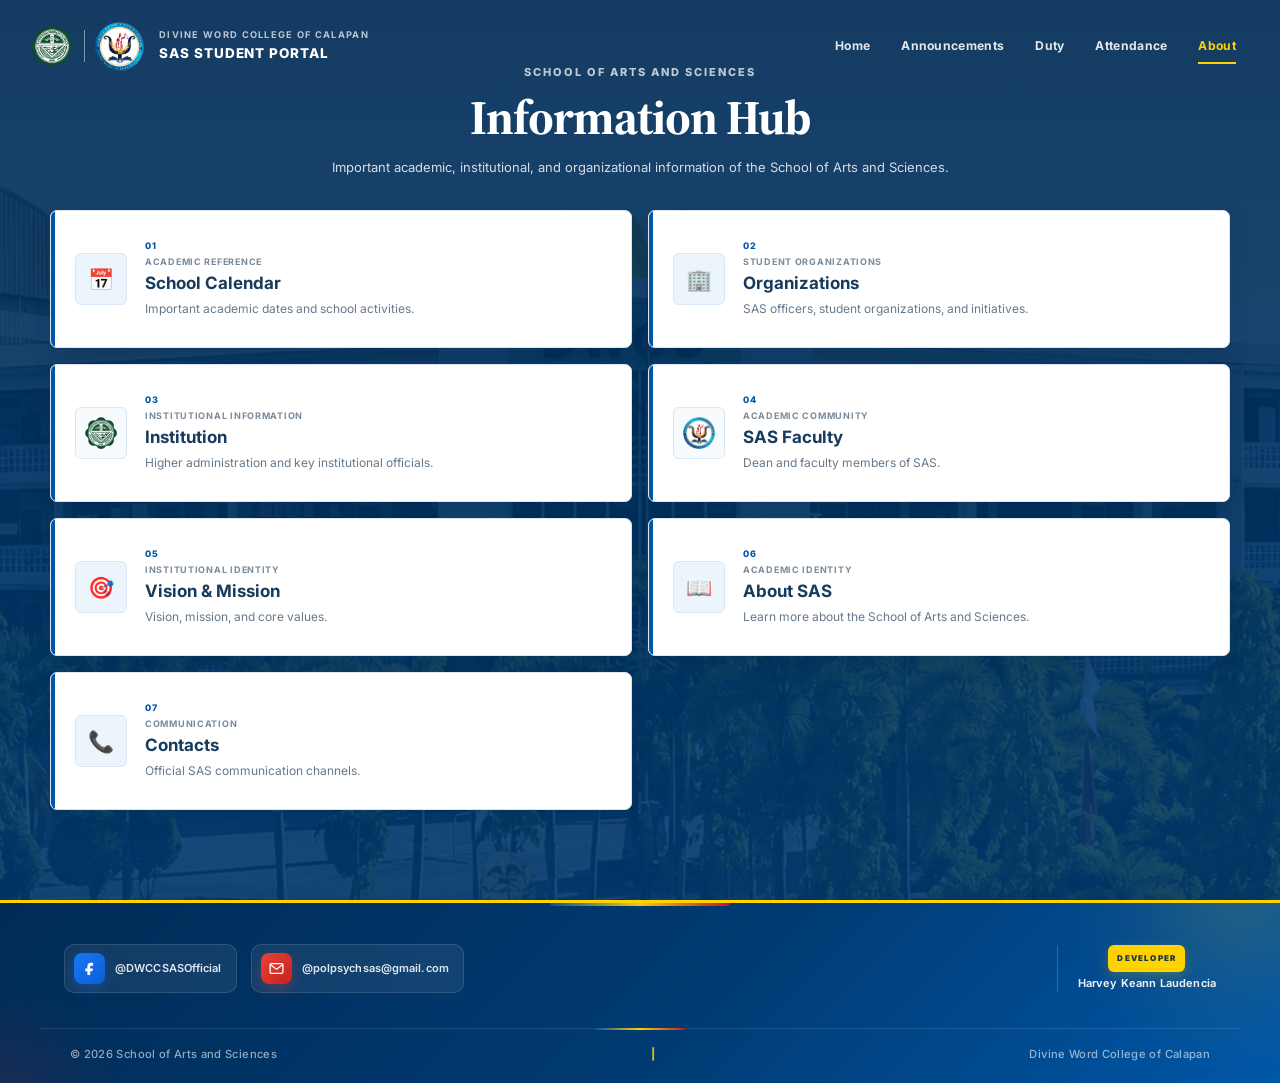
==== about.html @ 2b2501db "Add files via upload" ====
<!DOCTYPE html>
<html lang="en">

<head>

    <meta charset="UTF-8">

    <meta
        name="viewport"
        content="width=device-width, initial-scale=1.0"
    >

    <title>About | SAS Student Portal</title>

    <link
        rel="icon"
        type="image/png"
        href="assets/sas-logo.png"
    >

    <link
        rel="stylesheet"
        href="style.css"
    >

    <link
        rel="preconnect"
        href="https://fonts.googleapis.com"
    >

    <link
        rel="preconnect"
        href="https://fonts.googleapis.com"
        crossorigin
    >

    <link
        href="https://fonts.googleapis.com/css2?family=Inter:wght@400;500;600;700;800&family=Source+Serif+4:wght@600;700&display=swap"
        rel="stylesheet"
    >


    <style>

        /* =========================================================
           ABOUT PAGE
        ========================================================= */

        .about-page {

            min-height: 100vh;

            position: relative;

            background:
                linear-gradient(
                    rgba(0, 43, 85, .92),
                    rgba(0, 59, 115, .88)
                ),
                url("assets/background.png");

            background-size: cover;

            background-position: center;

            background-attachment: fixed;

            color: #173b5d;

            font-family:
                "Inter",
                "Segoe UI",
                Arial,
                sans-serif;

            overflow: hidden;
        }


        .about-page *,
        .about-page *::before,
        .about-page *::after {

            box-sizing: border-box;

        }


        /* =========================================================
           CONTAINER
        ========================================================= */

        .about-container {

            width: min(
                1180px,
                calc(100% - 40px)
            );

            margin: 0 auto;

            padding: 64px 0 85px;

        }


        /* =========================================================
           PAGE TITLE
        ========================================================= */

        .about-heading {

            margin-bottom: 32px;

            text-align: center;

            color: white;

        }


        .about-kicker {

            display: block;

            margin-bottom: 8px;

            font-size: 11px;

            font-weight: 800;

            letter-spacing: .18em;

            text-transform: uppercase;

            color: rgba(255,255,255,.72);

        }


        .about-heading h1 {

            margin: 0;

            font-family:
                "Source Serif 4",
                Georgia,
                serif;

            font-size:
                clamp(
                    34px,
                    5vw,
                    48px
                );

            font-weight: 700;

            line-height: 1.15;

            letter-spacing: -.02em;

            color: #fff;

        }


        .about-heading p {

            width: min(
                650px,
                100%
            );

            margin: 12px auto 0;

            font-size: 13px;

            line-height: 1.65;

            color: rgba(255,255,255,.82);

        }


        /* =========================================================
           INFORMATION BOX GRID
        ========================================================= */

        .information-grid {

            display: grid;

            grid-template-columns:
                repeat(
                    2,
                    minmax(0, 1fr)
                );

            gap: 16px;

        }


        /* =========================================================
           INFORMATION BOX
        ========================================================= */

        .information-card {

            position: relative;

            display: flex;

            align-items: center;

            min-height: 138px;

            padding: 22px 24px;

            background: #fff;

            border: 1px solid #dce5ee;

            border-radius: 7px;

            box-shadow:
                0 8px 22px
                rgba(
                    0,
                    32,
                    64,
                    .16
                );

            cursor: pointer;

            overflow: hidden;

            transition:
                transform .2s ease,
                box-shadow .2s ease,
                border-color .2s ease;

        }


        .information-card::before {

            content: "";

            position: absolute;

            left: 0;

            top: 0;

            bottom: 0;

            width: 4px;

            background: #0057a8;

        }


        .information-card:hover {

            transform:
                translateY(-3px);

            border-color:
                #a9c7e2;

            box-shadow:
                0 13px 28px
                rgba(
                    0,
                    32,
                    64,
                    .21
                );

        }


        /* =========================================================
           BOX ICON
        ========================================================= */

        .information-icon {

            flex: 0 0 52px;

            width: 52px;

            height: 52px;

            display: flex;

            align-items: center;

            justify-content: center;

            margin-right: 18px;

            border-radius: 6px;

            background:
                #edf5fc;

            border:
                1px solid #d7e7f5;

            color:
                #0057a8;

            font-size: 21px;

            line-height: 1;

        }


        /* =========================================================
           INFORMATION LOGOS
        ========================================================= */

        .information-logo-icon {

            padding: 7px;

            background:
                #f8fbfe;

            border-color:
                #d7e7f5;

        }


        .information-logo-icon img {

            width: 100%;

            height: 100%;

            display: block;

            object-fit: contain;

        }


        .information-logo-icon img[src*="divine-logo"] {

            padding: 1px;

        }


        .information-logo-icon img[src*="sas-logo"] {

            padding: 2px;

        }


        /* =========================================================
           BOX CONTENT
        ========================================================= */

        .information-content {

            min-width: 0;

        }


        .information-number {

            display: block;

            margin-bottom: 4px;

            color:
                #0057a8;

            font-size: 9px;

            font-weight: 800;

            letter-spacing: .14em;

            line-height: 1.3;

        }


        .information-category {

            display: block;

            margin-bottom: 4px;

            color:
                #7a8b9b;

            font-size: 9px;

            font-weight: 700;

            letter-spacing: .08em;

            line-height: 1.3;

            text-transform: uppercase;

        }


        .information-title {

            margin: 0;

            color:
                #173b5d;

            font-size: 17px;

            font-weight: 700;

            line-height: 1.35;

            overflow-wrap: anywhere;

        }


        .information-description {

            margin: 5px 0 0;

            color:
                #66798b;

            font-size: 12px;

            font-weight: 400;

            line-height: 1.55;

            overflow-wrap: anywhere;

        }


        /* =========================================================
           MODAL
        ========================================================= */

        .modal-overlay {

            position: fixed;

            inset: 0;

            z-index: 9999;

            display: flex;

            align-items: center;

            justify-content: center;

            padding: 20px;

            background:
                rgba(
                    0,
                    27,
                    52,
                    .72
                );

            backdrop-filter:
                blur(6px);

            -webkit-backdrop-filter:
                blur(6px);

            opacity: 0;

            visibility: hidden;

            pointer-events: none;

            transition:
                opacity .2s ease,
                visibility .2s ease;

        }


        .modal-overlay.active {

            opacity: 1;

            visibility: visible;

            pointer-events: auto;

        }


        .about-modal {

            width: min(
                900px,
                100%
            );

            max-height:
                88vh;

            display: flex;

            flex-direction: column;

            background:
                #fff;

            border-radius: 8px;

            overflow: hidden;

            box-shadow:
                0 25px 70px
                rgba(
                    0,
                    18,
                    40,
                    .38
                );

            transform:
                translateY(12px);

            transition:
                transform .2s ease;

        }


        .modal-overlay.active
        .about-modal {

            transform:
                translateY(0);

        }


        /* =========================================================
           MODAL HEADER
        ========================================================= */

        .modal-header {

            display: flex;

            align-items: center;

            justify-content: space-between;

            gap: 18px;

            padding:
                18px 22px;

            background:
                #003b73;

            border-bottom:
                3px solid #ffd200;

        }


        .modal-header-text {

            min-width: 0;

        }


        .modal-kicker {

            display: block;

            margin-bottom: 4px;

            color:
                rgba(
                    255,
                    255,
                    255,
                    .62
                );

            font-size: 9px;

            font-weight: 800;

            letter-spacing: .13em;

            line-height: 1.3;

            text-transform: uppercase;

        }


        .modal-title {

            margin: 0;

            color: #fff;

            font-size:
                clamp(
                    19px,
                    3vw,
                    25px
                );

            font-weight: 700;

            line-height: 1.3;

            overflow-wrap: anywhere;

        }


        .modal-close {

            flex: 0 0 auto;

            width: 36px;

            height: 36px;

            display: flex;

            align-items: center;

            justify-content: center;

            border:
                1px solid
                rgba(
                    255,
                    255,
                    255,
                    .25
                );

            border-radius: 5px;

            background:
                rgba(
                    255,
                    255,
                    255,
                    .08
                );

            color: white;

            font-size: 21px;

            line-height: 1;

            cursor: pointer;

        }


        .modal-close:hover {

            background:
                rgba(
                    255,
                    255,
                    255,
                    .17
                );

        }


        /* =========================================================
           MODAL BODY
        ========================================================= */

        .modal-body {

            min-height: 0;

            overflow-y: auto;

            padding: 25px;

            color:
                #40566b;

            font-size: 13px;

            line-height: 1.65;

        }


        /* =========================================================
           ORGANIZATION SELECTOR
        ========================================================= */

        .organization-list {

            display: grid;

            grid-template-columns:
                repeat(
                    3,
                    minmax(0, 1fr)
                );

            gap: 14px;

        }


        .organization-option {

            position: relative;

            min-width: 0;

            padding:
                20px 17px;

            text-align: left;

            border:
                1px solid #dce5ee;

            border-radius: 6px;

            background:
                #fff;

            color:
                #173b5d;

            cursor: pointer;

            box-shadow:
                0 4px 12px
                rgba(
                    0,
                    40,
                    80,
                    .06
                );

            transition:
                transform .18s ease,
                border-color .18s ease,
                box-shadow .18s ease;

        }


        .organization-option::before {

            content: "";

            display: block;

            width: 34px;

            height: 3px;

            margin-bottom: 15px;

            background:
                #0057a8;

        }


        .organization-option:hover {

            transform:
                translateY(-3px);

            border-color:
                #9dbedb;

            box-shadow:
                0 9px 20px
                rgba(
                    0,
                    40,
                    80,
                    .12
                );

        }


        .organization-option-title {

            display: block;

            margin-bottom: 6px;

            font-size: 14px;

            font-weight: 700;

            line-height: 1.4;

            overflow-wrap: anywhere;

        }


        .organization-option-description {

            display: block;

            color:
                #718096;

            font-size: 11px;

            line-height: 1.55;

        }


        /* =========================================================
           ORGANIZATION LOGO
        ========================================================= */

        .organization-logo {

            width: 56px;

            height: 56px;

            object-fit: contain;

            display: block;

            margin-bottom: 13px;

            padding: 5px;

            border:
                1px solid #dbe7f1;

            border-radius: 5px;

            background:
                #f8fbfe;

        }


        /* =========================================================
           PERSON GROUP
        ========================================================= */

        .person-group {

            margin-bottom: 27px;

        }


        .person-group:last-child {

            margin-bottom: 0;

        }


        .person-group-title {

            margin:
                0 0 11px;

            padding-bottom: 7px;

            border-bottom:
                1px solid #dfe7ee;

            color:
                #003b73;

            font-size: 11px;

            font-weight: 800;

            letter-spacing: .08em;

            line-height: 1.4;

            text-transform: uppercase;

        }


        .person-grid {

            display: grid;

            grid-template-columns:
                repeat(
                    2,
                    minmax(0, 1fr)
                );

            gap: 10px;

        }


        /* =========================================================
           PERSON CARD
        ========================================================= */

        .person-card {

            min-width: 0;

            display: flex;

            align-items: center;

            gap: 13px;

            padding: 11px;

            border:
                1px solid #e0e8ef;

            border-radius: 5px;

            background:
                #fff;

        }


        /* =========================================================
           STANDARD HALF-BODY PHOTO
        ========================================================= */

        .person-photo {

            flex:
                0 0 92px;

            width: 92px;

            height: 116px;

            display: block;

            object-fit: cover;

            object-position:
                center 20%;

            border:
                1px solid #d6e3ee;

            border-radius: 5px;

            background:
                #edf5fc;

        }


        .person-photo-placeholder {

            flex:
                0 0 92px;

            width: 92px;

            height: 116px;

            display: flex;

            align-items: center;

            justify-content: center;

            border:
                1px solid #d6e3ee;

            border-radius: 5px;

            background:
                #edf5fc;

            color:
                #0057a8;

            font-size: 22px;

        }


        .person-info {

            min-width: 0;

            flex: 1;

        }


        .person-name {

            margin: 0;

            color:
                #173b5d;

            font-size: 13px;

            font-weight: 700;

            line-height: 1.4;

            overflow-wrap: anywhere;

        }


        .person-position {

            margin: 4px 0 0;

            color:
                #728394;

            font-size: 10px;

            font-weight: 500;

            line-height: 1.45;

            overflow-wrap: anywhere;

        }


        /* =========================================================
           FEATURED DEAN
        ========================================================= */

        .featured-person {

            display: flex;

            align-items: center;

            gap: 17px;

            margin-bottom: 27px;

            padding: 17px;

            border:
                1px solid #cfdfed;

            border-left:
                4px solid #0057a8;

            border-radius: 5px;

            background:
                #f6faff;

        }


        .featured-person
        .person-photo,
        .featured-person
        .person-photo-placeholder {

            flex-basis: 105px;

            width: 105px;

            height: 132px;

            object-position:
                center 20%;

        }


        .featured-person
        .person-name {

            font-size: 18px;

        }


        .featured-person
        .person-position {

            color:
                #0057a8;

            font-size: 11px;

            font-weight: 700;

        }


        /* =========================================================
           STATEMENT BOXES
        ========================================================= */

        .statement-card {

            margin-bottom: 12px;

            padding: 18px;

            border:
                1px solid #dce5ee;

            border-radius: 5px;

            background:
                #f9fbfd;

        }


        .statement-label {

            display: block;

            margin-bottom: 7px;

            color:
                #0057a8;

            font-size: 10px;

            font-weight: 800;

            letter-spacing: .12em;

            line-height: 1.3;

            text-transform: uppercase;

        }


        .statement-text {

            margin: 0;

            color:
                #40566b;

            font-size: 13px;

            line-height: 1.75;

            overflow-wrap: anywhere;

        }


        /* =========================================================
           VALUES
        ========================================================= */

        .values-list {

            display: grid;

            grid-template-columns:
                repeat(
                    2,
                    minmax(0, 1fr)
                );

            gap: 9px;

            margin: 0;

            padding: 0;

            list-style: none;

        }


        .values-list li {

            padding:
                11px 13px;

            border:
                1px solid #dce7f1;

            border-left:
                3px solid #0057a8;

            border-radius: 4px;

            background:
                #fff;

            color:
                #26465f;

            font-size: 12px;

            font-weight: 600;

            line-height: 1.45;

        }


        /* =========================================================
           COMING SOON
        ========================================================= */

        .coming-soon {

            padding: 45px 25px;

            text-align: center;

            border:
                1px dashed #b9cbd9;

            border-radius: 6px;

            background:
                #f9fbfd;

        }


        .coming-soon-icon {

            margin-bottom: 10px;

            font-size: 29px;

        }


        .coming-soon h3 {

            margin:
                0 0 6px;

            color:
                #173b5d;

            font-size: 18px;

            font-weight: 700;

            line-height: 1.35;

        }


        .coming-soon p {

            max-width: 500px;

            margin: 0 auto;

            color:
                #718096;

            font-size: 12px;

            line-height: 1.65;

        }


        /* =========================================================
           CONTACTS
        ========================================================= */

        .contact-grid {

            display: grid;

            grid-template-columns:
                repeat(
                    2,
                    minmax(0, 1fr)
                );

            gap: 12px;

        }


        .contact-card {

            padding: 16px;

            border:
                1px solid #dce5ee;

            border-radius: 5px;

            background:
                #f9fbfd;

        }


        .contact-label {

            display: block;

            margin-bottom: 5px;

            color:
                #0057a8;

            font-size: 9px;

            font-weight: 800;

            letter-spacing: .10em;

            line-height: 1.3;

            text-transform: uppercase;

        }


        .contact-value {

            display: block;

            color:
                #173b5d;

            font-size: 13px;

            font-weight: 600;

            line-height: 1.5;

            overflow-wrap: anywhere;

            word-break: break-word;

        }


        /* =========================================================
           ABOUT TEXT
        ========================================================= */

        .about-text {

            color:
                #40566b;

            font-size: 13px;

            line-height: 1.8;

        }


        .about-text p {

            margin:
                0 0 15px;

        }


        .about-text p:last-child {

            margin-bottom: 0;

        }


        /* =========================================================
           CALENDAR
        ========================================================= */

  /* =========================================================
   MODERN ACADEMIC CALENDAR
========================================================= */

.calendar-wrapper {
    width: 100%;
    max-width: 100%;
    box-sizing: border-box;
}


/* =========================================================
   SEMESTER HEADER
========================================================= */

.calendar-semester-header {
    position: relative;
    width: 100%;
    box-sizing: border-box;

    margin-bottom: 22px;
    padding: 20px 24px;

    border: 1px solid #dce7f0;
    border-radius: 14px;

    background:
        linear-gradient(
            135deg,
            #ffffff 0%,
            #f7fbff 100%
        );

    box-shadow:
        0 8px 22px rgba(0, 59, 115, 0.06);

    overflow: hidden;
}

.calendar-semester-header::before {
    content: "";

    position: absolute;
    left: 0;
    top: 0;
    bottom: 0;

    width: 5px;

    background: #0057a8;
}

.calendar-semester-header::after {
    content: "";

    position: absolute;

    width: 100px;
    height: 100px;

    right: -45px;
    top: -45px;

    border: 1px solid #dce7f0;
    border-radius: 50%;

    opacity: 0.7;
}

.calendar-semester-kicker {
    position: relative;
    z-index: 1;

    margin-bottom: 5px;

    font-size: 9px;
    font-weight: 800;

    letter-spacing: 1.5px;

    color: #0057a8;
}

.calendar-semester-title {
    position: relative;
    z-index: 1;

    margin: 0;

    font-size: 25px;
    font-weight: 800;

    letter-spacing: -0.5px;

    color: #003b73;
}

.calendar-semester-note {
    position: relative;
    z-index: 1;

    margin: 6px 0 0;

    font-size: 11px;
    line-height: 1.5;

    color: #68788a;
}


/* =========================================================
   MONTH CONTAINER
========================================================= */

.calendar-months {
    display: grid;

    grid-template-columns:
        repeat(5, minmax(0, 1fr));

    gap: 12px;

    width: 100%;
    align-items: start;
}


/* =========================================================
   MONTH CARD
========================================================= */

.calendar-month {
    position: relative;

    width: 100%;
    min-width: 0;

    box-sizing: border-box;

    background: #ffffff;

    border: 1px solid #dce7f0;
    border-radius: 12px;

    overflow: hidden;

    cursor: pointer;

    box-shadow:
        0 5px 15px rgba(0, 59, 115, 0.05);

    transition:
        transform 0.25s ease,
        box-shadow 0.25s ease,
        border-color 0.25s ease;
}

.calendar-month:hover {
    transform: translateY(-2px);

    border-color: #b9cfe2;

    box-shadow:
        0 9px 22px rgba(0, 59, 115, 0.09);
}


/* =========================================================
   EXPANDED MONTH
========================================================= */

.calendar-month.expanded {
    grid-column: 1 / -1;

    cursor: default;

    transform: none;

    border-color: #b9cfe2;

    box-shadow:
        0 12px 30px rgba(0, 59, 115, 0.09);

    animation:
        calendarExpand 0.3s ease;
}

@keyframes calendarExpand {

    from {
        opacity: 0.75;
        transform: translateY(5px);
    }

    to {
        opacity: 1;
        transform: translateY(0);
    }

}


/* =========================================================
   MONTH HEADER
========================================================= */

.calendar-month-header {
    display: flex;

    align-items: center;
    justify-content: space-between;

    min-height: 48px;

    padding: 10px 12px;

    box-sizing: border-box;

    border-bottom: 1px solid #e5edf4;

    background:
        linear-gradient(
            135deg,
            #f8fbfe 0%,
            #ffffff 100%
        );

    transition:
        background 0.25s ease;
}

.calendar-month.expanded .calendar-month-header {
    padding: 14px 17px;

    min-height: 58px;

    border-bottom-color: #d8e4ee;
}

.calendar-month-header::before {
    content: "";

    width: 3px;
    height: 25px;

    margin-right: 8px;

    flex-shrink: 0;

    border-radius: 3px;

    background: #0057a8;
}

.calendar-month.expanded .calendar-month-header::before {
    height: 30px;
}

.calendar-month-name {
    margin: 0;

    font-size: 12px;
    font-weight: 800;

    letter-spacing: 0.7px;

    color: #003b73;
}

.calendar-month.expanded .calendar-month-name {
    font-size: 16px;
}


/* =========================================================
   CLICK INDICATOR
========================================================= */

.calendar-month-header::after {
    content: "+";

    margin-left: auto;

    font-size: 17px;
    font-weight: 500;

    line-height: 1;

    color: #8a9aaa;

    transition:
        transform 0.25s ease,
        color 0.25s ease;
}

.calendar-month.expanded .calendar-month-header::after {
    content: "−";

    color: #0057a8;
}


/* =========================================================
   CALENDAR GRID
========================================================= */

.calendar-month-grid {
    display: grid;

    grid-template-columns:
        repeat(7, minmax(0, 1fr));

    width: 100%;

    box-sizing: border-box;
}


/* =========================================================
   WEEKDAY
========================================================= */

.calendar-weekday {
    display: flex;

    align-items: center;
    justify-content: center;

    min-height: 25px;

    padding: 3px;

    box-sizing: border-box;

    border-bottom: 1px solid #e5edf4;

    background: #f8fbfe;

    font-size: 7px;
    font-weight: 800;

    letter-spacing: 0.5px;

    color: #7b8b9b;
}

.calendar-month.expanded .calendar-weekday {
    min-height: 31px;

    font-size: 9px;
}


/* =========================================================
   DAY
========================================================= */

.calendar-day {
    position: relative;

    min-width: 0;

    min-height: 43px;

    padding: 5px;

    box-sizing: border-box;

    border-right: 1px solid #edf2f6;
    border-bottom: 1px solid #edf2f6;

    background: #ffffff;

    overflow: hidden;
}

.calendar-day:nth-child(7n) {
    border-right: none;
}

.calendar-month.expanded .calendar-day {
    min-height: 88px;

    padding: 8px;
}

.calendar-day-empty {
    background: #fbfcfd;
}

.calendar-day-number {
    display: block;

    margin-bottom: 2px;

    font-size: 9px;
    font-weight: 700;

    color: #536477;
}

.calendar-month.expanded .calendar-day-number {
    margin-bottom: 5px;

    font-size: 11px;
}


/* =========================================================
   WEEKEND
========================================================= */

.calendar-day:nth-child(7n + 1),
.calendar-day:nth-child(7n) {
    background: #fcfdfe;
}


/* =========================================================
   EVENTS
========================================================= */

.calendar-event {
    display: block;

    width: 100%;

    box-sizing: border-box;

    margin-top: 2px;
    padding: 3px 4px;

    border-left: 2px solid #0057a8;
    border-radius: 3px;

    background: #f2f7fb;

    font-size: 6.5px;
    font-weight: 600;

    line-height: 1.25;

    color: #405466;

    overflow: hidden;

    word-break: break-word;
}

.calendar-event.important {
    font-weight: 800;

    color: #003b73;
}

.calendar-month.expanded .calendar-event {
    margin-top: 3px;
    padding: 5px 6px;

    font-size: 9px;

    line-height: 1.35;
}


/* =========================================================
   MINI CALENDAR EVENT MARKER
========================================================= */

.calendar-month:not(.expanded) .calendar-event {
    display: block;

    height: 3px;

    padding: 0;
    margin-top: 3px;

    border-left: none;

    border-radius: 2px;

    background: #8fb1cf;

    font-size: 0;

    overflow: hidden;
}


/* =========================================================
   SUMMARY
========================================================= */

.calendar-summary {
    margin-top: 20px;

    padding: 17px;

    border: 1px solid #dce7f0;
    border-radius: 12px;

    background: #ffffff;

    box-shadow:
        0 5px 16px rgba(0, 59, 115, 0.04);
}

.calendar-summary-title {
    margin: 0 0 12px;

    font-size: 14px;
    font-weight: 800;

    color: #003b73;
}

.calendar-summary-item {
    display: grid;

    grid-template-columns: 65px minmax(0, 1fr);

    gap: 10px;

    padding: 8px 0;

    border-bottom: 1px solid #edf2f6;
}

.calendar-summary-item:last-child {
    border-bottom: none;
}

.calendar-summary-date {
    font-size: 9px;
    font-weight: 800;

    letter-spacing: 0.5px;

    color: #0057a8;
}

.calendar-summary-event {
    font-size: 10px;
    line-height: 1.4;

    color: #536477;
}


/* =========================================================
   TABLET
========================================================= */

@media (max-width: 950px) {

    .calendar-months {
        grid-template-columns:
            repeat(3, minmax(0, 1fr));
    }

    .calendar-month.expanded {
        grid-column: 1 / -1;
    }

}


/* =========================================================
   MOBILE
========================================================= */

@media (max-width: 650px) {

    .calendar-semester-header {
        padding: 17px 18px;
        margin-bottom: 16px;
    }

    .calendar-semester-title {
        font-size: 21px;
    }

    .calendar-semester-note {
        font-size: 10px;
    }

    .calendar-months {
        grid-template-columns:
            repeat(2, minmax(0, 1fr));

        gap: 9px;
    }

    .calendar-month.expanded {
        grid-column: 1 / -1;
    }

    .calendar-month-header {
        min-height: 45px;
        padding: 9px 10px;
    }

    .calendar-month-name {
        font-size: 10px;
    }

    .calendar-month.expanded .calendar-month-name {
        font-size: 14px;
    }

    .calendar-day {
        min-height: 38px;
        padding: 4px;
    }

    .calendar-month.expanded .calendar-day {
        min-height: 72px;
        padding: 6px;
    }

    .calendar-weekday {
        min-height: 23px;
        font-size: 6.5px;
    }

    .calendar-month.expanded .calendar-weekday {
        min-height: 27px;
        font-size: 8px;
    }

    .calendar-month.expanded .calendar-event {
        font-size: 8px;
    }

    .calendar-summary {
        margin-top: 15px;
        padding: 14px;
    }

}


/* =========================================================
   VERY SMALL MOBILE
========================================================= */

@media (max-width: 400px) {

    .calendar-months {
        grid-template-columns: 1fr;
    }

    .calendar-month.expanded {
        grid-column: 1;
    }

    .calendar-day {
        min-height: 42px;
    }

}
        /* =========================================================
           ERROR / LOADING
        ========================================================= */

        .hub-loading {

            padding: 35px;

            text-align: center;

            color:
                #718096;

            font-size: 12px;

        }


        .hub-error {

            padding: 18px;

            border:
                1px solid #efc8ca;

            border-radius: 5px;

            background:
                #fff8f8;

            color:
                #9f252b;

            font-size: 12px;

            line-height: 1.6;

        }


        /* =========================================================
           SAS OFFICER PRESENTATION
        ========================================================= */

        .sas-presentation-loader {

            position: relative;

            min-height: 390px;

            display: flex;

            align-items: center;

            justify-content: center;

            overflow: hidden;

            padding: 40px 20px;

            background:
                linear-gradient(
                    135deg,
                    #002b55 0%,
                    #0057a8 52%,
                    #003b73 100%
                );

            border-radius: 7px;

            box-shadow:
                0 15px 40px
                rgba(
                    0,
                    43,
                    85,
                    .20
                );

            isolation: isolate;

            animation:
                sasPresentationAppear
                .45s
                ease
                both;

        }


        .sas-presentation-loader::before {

            content: "";

            position: absolute;

            inset: -60%;

            background:
                linear-gradient(
                    90deg,
                    transparent 0%,
                    rgba(
                        255,
                        255,
                        255,
                        .06
                    ) 45%,
                    rgba(
                        255,
                        255,
                        255,
                        .12
                    ) 50%,
                    transparent 55%
                );

            transform:
                rotate(18deg);

            animation:
                sasPresentationSweep
                2.2s
                linear
                infinite;

            z-index: -1;

        }


        .sas-presentation-loader::after {

            content: "";

            position: absolute;

            width: 300px;

            height: 300px;

            border-radius: 50%;

            border:
                1px solid
                rgba(
                    255,
                    255,
                    255,
                    .10
                );

            box-shadow:
                0 0 0 28px
                rgba(
                    255,
                    210,
                    0,
                    .04
                ),
                0 0 0 56px
                rgba(
                    215,
                    25,
                    32,
                    .03
                );

            animation:
                sasPresentationPulse
                2s
                ease-in-out
                infinite;

            z-index: -1;

        }


        .sas-presentation-inner {

            position: relative;

            width:
                min(
                    500px,
                    100%
                );

            text-align: center;

            color: #fff;

            z-index: 2;

        }


        .sas-presentation-logo-wrap {

            position: relative;

            width: 98px;

            height: 98px;

            margin:
                0 auto 24px;

            display: flex;

            align-items: center;

            justify-content: center;

        }


        .sas-presentation-logo-ring {

            position: absolute;

            inset: 0;

            border-radius: 50%;

            border:
                3px solid transparent;

            border-top-color:
                #ffd200;

            border-right-color:
                #d71920;

            border-bottom-color:
                #fff;

            border-left-color:
                rgba(
                    255,
                    255,
                    255,
                    .25
                );

            animation:
                sasPresentationSpin
                1.35s
                linear
                infinite;

        }


        .sas-presentation-logo-ring::after {

            content: "";

            position: absolute;

            inset: 7px;

            border-radius: 50%;

            border:
                2px dashed
                rgba(
                    255,
                    210,
                    0,
                    .75
                );

            animation:
                sasPresentationSpinReverse
                2s
                linear
                infinite;

        }


        .sas-presentation-logo {

            width: 65px;

            height: 65px;

            object-fit: contain;

            background: #fff;

            border-radius: 50%;

            padding: 7px;

            box-shadow:
                0 0 0 5px
                rgba(
                    255,
                    255,
                    255,
                    .08
                ),
                0 8px 25px
                rgba(
                    0,
                    0,
                    0,
                    .20
                );

            animation:
                sasPresentationFloat
                2s
                ease-in-out
                infinite;

        }


        .sas-presentation-kicker {

            margin:
                0 0 8px;

            color:
                #ffd200;

            font-size: 10px;

            font-weight: 800;

            letter-spacing: .20em;

            text-transform: uppercase;

            animation:
                sasPresentationText
                .7s
                ease
                .15s
                both;

        }


        .sas-presentation-title {

            margin: 0;

            color: #fff;

            font-family:
                "Source Serif 4",
                Georgia,
                serif;

            font-size:
                clamp(
                    25px,
                    5vw,
                    38px
                );

            font-weight: 700;

            line-height: 1.15;

            letter-spacing: .01em;

            animation:
                sasPresentationText
                .7s
                ease
                .3s
                both;

        }


        .sas-presentation-year {

            margin:
                10px 0 0;

            color:
                rgba(
                    255,
                    255,
                    255,
                    .88
                );

            font-size: 12px;

            font-weight: 600;

            letter-spacing: .16em;

            text-transform: uppercase;

            animation:
                sasPresentationText
                .7s
                ease
                .45s
                both;

        }


        .sas-presentation-loading {

            width:
                min(
                    350px,
                    88%
                );

            margin:
                30px auto 0;

        }


        .sas-presentation-loading-label {

            display: flex;

            align-items: center;

            justify-content: space-between;

            margin-bottom: 8px;

            color:
                rgba(
                    255,
                    255,
                    255,
                    .70
                );

            font-size: 9px;

            font-weight: 700;

            letter-spacing: .10em;

            text-transform: uppercase;

        }


        .sas-presentation-percentage {

            color:
                #ffd200;

        }


        .sas-presentation-progress {

            width: 100%;

            height: 5px;

            overflow: hidden;

            border-radius: 999px;

            background:
                rgba(
                    255,
                    255,
                    255,
                    .17
                );

        }


        .sas-presentation-progress-bar {

            width: 0;

            height: 100%;

            border-radius: inherit;

            background:
                linear-gradient(
                    90deg,
                    #d71920 0%,
                    #ffd200 50%,
                    #fff 100%
                );

            box-shadow:
                0 0 13px
                rgba(
                    255,
                    210,
                    0,
                    .65
                );

        }


        .sas-presentation-dots {

            display: flex;

            justify-content: center;

            gap: 7px;

            margin-top: 19px;

        }


        .sas-presentation-dot {

            width: 6px;

            height: 6px;

            border-radius: 50%;

            background:
                rgba(
                    255,
                    255,
                    255,
                    .35
                );

            animation:
                sasPresentationDot
                1.2s
                ease-in-out
                infinite;

        }


        .sas-presentation-dot:nth-child(2) {

            background:
                #ffd200;

            animation-delay:
                .15s;

        }


        .sas-presentation-dot:nth-child(3) {

            background:
                #d71920;

            animation-delay:
                .30s;

        }


        .sas-presentation-dot:nth-child(4) {

            animation-delay:
                .45s;

        }


        .sas-officer-reveal {

            animation:
                sasOfficerReveal
                .8s
                cubic-bezier(
                    .22,
                    1,
                    .36,
                    1
                )
                both;

        }


        @keyframes sasPresentationAppear {

            from {

                opacity: 0;

                transform:
                    scale(.97);

            }

            to {

                opacity: 1;

                transform:
                    scale(1);

            }

        }


        @keyframes sasPresentationSweep {

            from {

                transform:
                    translateX(-35%)
                    rotate(18deg);

            }

            to {

                transform:
                    translateX(35%)
                    rotate(18deg);

            }

        }


        @keyframes sasPresentationPulse {

            0%,
            100% {

                transform:
                    scale(.94);

                opacity: .45;

            }

            50% {

                transform:
                    scale(1.05);

                opacity: 1;

            }

        }


        @keyframes sasPresentationSpin {

            to {

                transform:
                    rotate(360deg);

            }

        }


        @keyframes sasPresentationSpinReverse {

            to {

                transform:
                    rotate(-360deg);

            }

        }


        @keyframes sasPresentationFloat {

            0%,
            100% {

                transform:
                    translateY(0);

            }

            50% {

                transform:
                    translateY(-5px);

            }

        }


        @keyframes sasPresentationText {

            from {

                opacity: 0;

                transform:
                    translateY(10px);

            }

            to {

                opacity: 1;

                transform:
                    translateY(0);

            }

        }


        @keyframes sasPresentationDot {

            0%,
            100% {

                transform:
                    translateY(0);

                opacity: .35;

            }

            50% {

                transform:
                    translateY(-5px);

                opacity: 1;

            }

        }


        @keyframes sasOfficerReveal {

            from {

                opacity: 0;

                transform:
                    translateY(20px);

            }

            to {

                opacity: 1;

                transform:
                    translateY(0);

            }

        }

/* =========================================================
   FACULTY PRESENTATION
========================================================= */

.faculty-presentation-loader {
    position: relative;

    min-height: 390px;

    display: flex;
    align-items: center;
    justify-content: center;

    overflow: hidden;

    padding: 40px 20px;

    border-radius: 7px;

    background:
        linear-gradient(
            135deg,
            #002b55 0%,
            #0057a8 52%,
            #003b73 100%
        );

    box-shadow:
        0 15px 40px rgba(0,43,85,.20);

    isolation: isolate;

    animation:
        facultyPresentationAppear
        .45s ease both;
}


.faculty-presentation-loader::before {
    content: "";

    position: absolute;

    inset: -60%;

    background:
        linear-gradient(
            90deg,
            transparent 0%,
            rgba(255,255,255,.05) 45%,
            rgba(255,255,255,.13) 50%,
            transparent 55%
        );

    transform: rotate(18deg);

    animation:
        facultyPresentationSweep
        2.2s linear infinite;

    z-index: -1;
}


.faculty-presentation-loader::after {
    content: "";

    position: absolute;

    width: 300px;
    height: 300px;

    border-radius: 50%;

    border:
        1px solid rgba(255,255,255,.12);

    box-shadow:
        0 0 0 28px rgba(255,255,255,.035),
        0 0 0 56px rgba(255,255,255,.025);

    animation:
        facultyPresentationPulse
        2s ease-in-out infinite;

    z-index: -1;
}


.faculty-presentation-inner {
    position: relative;

    width: min(500px, 100%);

    text-align: center;

    color: #fff;

    z-index: 2;
}


/* =========================================================
   ICON
========================================================= */

.faculty-presentation-icon-wrap {
    position: relative;

    width: 98px;
    height: 98px;

    margin: 0 auto 24px;

    display: flex;
    align-items: center;
    justify-content: center;
}


.faculty-presentation-icon-ring {
    position: absolute;

    inset: 0;

    border-radius: 50%;

    border: 3px solid transparent;

    border-top-color: #ffd200;
    border-right-color: #0057a8;
    border-bottom-color: #fff;
    border-left-color: rgba(255,255,255,.25);

    animation:
        facultyPresentationSpin
        1.35s linear infinite;
}


.faculty-presentation-icon-ring::after {
    content: "";

    position: absolute;

    inset: 7px;

    border-radius: 50%;

    border:
        2px dashed #ffd200;

    opacity: .8;

    animation:
        facultyPresentationSpinReverse
        2s linear infinite;
}


.faculty-presentation-icon {
    width: 65px;
    height: 65px;

    display: flex;
    align-items: center;
    justify-content: center;

    background: #fff;

    border-radius: 50%;

    font-size: 30px;

    box-shadow:
        0 0 0 5px rgba(255,255,255,.08),
        0 8px 25px rgba(0,0,0,.20);

    animation:
        facultyPresentationFloat
        2s ease-in-out infinite;
}


/* =========================================================
   TEXT
========================================================= */

.faculty-presentation-kicker {
    margin: 0 0 8px;

    color: #ffd200;

    font-size: 10px;

    font-weight: 800;

    letter-spacing: .20em;

    text-transform: uppercase;

    animation:
        facultyPresentationText
        .7s ease .15s both;
}


.faculty-presentation-title {
    margin: 0;

    color: #fff;

    font-family:
        "Source Serif 4",
        Georgia,
        serif;

    font-size:
        clamp(25px, 5vw, 38px);

    font-weight: 700;

    line-height: 1.15;

    letter-spacing: .01em;

    animation:
        facultyPresentationText
        .7s ease .3s both;
}


.faculty-presentation-year {
    margin: 10px 0 0;

    color: rgba(255,255,255,.88);

    font-size: 12px;

    font-weight: 600;

    letter-spacing: .16em;

    text-transform: uppercase;

    animation:
        facultyPresentationText
        .7s ease .45s both;
}


/* =========================================================
   LOADING
========================================================= */

.faculty-presentation-loading {
    width: min(350px, 88%);

    margin: 30px auto 0;
}


.faculty-presentation-loading-label {
    display: flex;

    align-items: center;

    justify-content: space-between;

    margin-bottom: 8px;

    color: rgba(255,255,255,.70);

    font-size: 9px;

    font-weight: 700;

    letter-spacing: .10em;

    text-transform: uppercase;
}


.faculty-presentation-percentage {
    color: #ffd200;
}


.faculty-presentation-progress {
    width: 100%;

    height: 5px;

    overflow: hidden;

    border-radius: 999px;

    background:
        rgba(255,255,255,.17);
}


.faculty-presentation-progress-bar {
    width: 0;

    height: 100%;

    border-radius: inherit;

    background:
        linear-gradient(
            90deg,
            #0057a8,
            #ffd200,
            #fff
        );

    box-shadow:
        0 0 13px #ffd200;
}


.faculty-presentation-dots {
    display: flex;

    justify-content: center;

    gap: 7px;

    margin-top: 19px;
}


.faculty-presentation-dots span {
    width: 6px;
    height: 6px;

    border-radius: 50%;

    background:
        rgba(255,255,255,.35);

    animation:
        facultyPresentationDot
        1.2s ease-in-out infinite;
}


.faculty-presentation-dots span:nth-child(2) {
    background: #ffd200;

    animation-delay: .15s;
}


.faculty-presentation-dots span:nth-child(3) {
    background: #0057a8;

    animation-delay: .30s;
}


.faculty-presentation-dots span:nth-child(4) {
    animation-delay: .45s;
}


/* =========================================================
   FACULTY ANIMATIONS
========================================================= */

@keyframes facultyPresentationAppear {

    from {
        opacity: 0;
        transform: scale(.97);
    }

    to {
        opacity: 1;
        transform: scale(1);
    }

}


@keyframes facultyPresentationSweep {

    from {
        transform:
            translateX(-35%)
            rotate(18deg);
    }

    to {
        transform:
            translateX(35%)
            rotate(18deg);
    }

}


@keyframes facultyPresentationPulse {

    0%,
    100% {
        transform: scale(.94);
        opacity: .45;
    }

    50% {
        transform: scale(1.05);
        opacity: 1;
    }

}


@keyframes facultyPresentationSpin {

    to {
        transform: rotate(360deg);
    }

}


@keyframes facultyPresentationSpinReverse {

    to {
        transform: rotate(-360deg);
    }

}


@keyframes facultyPresentationFloat {

    0%,
    100% {
        transform: translateY(0);
    }

    50% {
        transform: translateY(-5px);
    }

}


@keyframes facultyPresentationText {

    from {
        opacity: 0;
        transform: translateY(10px);
    }

    to {
        opacity: 1;
        transform: translateY(0);
    }

}


@keyframes facultyPresentationDot {

    0%,
    100% {
        transform: translateY(0);
        opacity: .35;
    }

    50% {
        transform: translateY(-5px);
        opacity: 1;
    }

}


/* =========================================================
   FACULTY MOBILE
========================================================= */

@media (max-width: 560px) {

    .faculty-presentation-loader {
        min-height: 350px;

        padding: 35px 15px;
    }


    .faculty-presentation-icon-wrap {
        width: 86px;
        height: 86px;
    }


    .faculty-presentation-icon {
        width: 58px;
        height: 58px;

        font-size: 26px;
    }

}

        /* =========================================================
   INSTITUTION PRESENTATION
========================================================= */

.institution-presentation-loader {
    position: relative;
    min-height: 390px;
    display: flex;
    align-items: center;
    justify-content: center;
    overflow: hidden;
    padding: 40px 20px;
    border-radius: 7px;

    background:
        linear-gradient(
            135deg,
            #002b55 0%,
            #0057a8 52%,
            #003b73 100%
        );

    box-shadow:
        0 15px 40px rgba(0,43,85,.20);

    isolation: isolate;

    animation:
        institutionPresentationAppear
        .45s ease both;
}


.institution-presentation-loader::before {
    content: "";

    position: absolute;

    inset: -60%;

    background:
        linear-gradient(
            90deg,
            transparent 0%,
            rgba(255,255,255,.05) 45%,
            rgba(255,255,255,.13) 50%,
            transparent 55%
        );

    transform: rotate(18deg);

    animation:
        institutionPresentationSweep
        2.2s linear infinite;

    z-index: -1;
}


.institution-presentation-loader::after {
    content: "";

    position: absolute;

    width: 300px;
    height: 300px;

    border-radius: 50%;

    border:
        1px solid rgba(255,255,255,.12);

    box-shadow:
        0 0 0 28px rgba(255,255,255,.035),
        0 0 0 56px rgba(255,255,255,.025);

    animation:
        institutionPresentationPulse
        2s ease-in-out infinite;

    z-index: -1;
}


.institution-presentation-inner {
    position: relative;

    width: min(500px, 100%);

    text-align: center;

    color: #fff;

    z-index: 2;
}


.institution-presentation-logo-wrap {
    position: relative;

    width: 98px;
    height: 98px;

    margin: 0 auto 24px;

    display: flex;
    align-items: center;
    justify-content: center;
}


.institution-presentation-logo-ring {
    position: absolute;

    inset: 0;

    border-radius: 50%;

    border: 3px solid transparent;

    border-top-color: #ffd200;
    border-right-color: #0057a8;
    border-bottom-color: #fff;
    border-left-color: rgba(255,255,255,.25);

    animation:
        institutionPresentationSpin
        1.35s linear infinite;
}


.institution-presentation-logo-ring::after {
    content: "";

    position: absolute;

    inset: 7px;

    border-radius: 50%;

    border:
        2px dashed #ffd200;

    opacity: .8;

    animation:
        institutionPresentationSpinReverse
        2s linear infinite;
}


.institution-presentation-logo {
    width: 65px;
    height: 65px;

    object-fit: contain;

    background: #fff;

    border-radius: 50%;

    padding: 7px;

    box-shadow:
        0 0 0 5px rgba(255,255,255,.08),
        0 8px 25px rgba(0,0,0,.20);

    animation:
        institutionPresentationFloat
        2s ease-in-out infinite;
}


.institution-presentation-kicker {
    margin: 0 0 8px;

    color: #ffd200;

    font-size: 10px;

    font-weight: 800;

    letter-spacing: .20em;

    text-transform: uppercase;

    animation:
        institutionPresentationText
        .7s ease .15s both;
}


.institution-presentation-title {
    margin: 0;

    color: #fff;

    font-family:
        "Source Serif 4",
        Georgia,
        serif;

    font-size:
        clamp(25px, 5vw, 38px);

    font-weight: 700;

    line-height: 1.15;

    letter-spacing: .01em;

    animation:
        institutionPresentationText
        .7s ease .3s both;
}


.institution-presentation-year {
    margin: 10px 0 0;

    color: rgba(255,255,255,.88);

    font-size: 12px;

    font-weight: 600;

    letter-spacing: .16em;

    text-transform: uppercase;

    animation:
        institutionPresentationText
        .7s ease .45s both;
}


.institution-presentation-loading {
    width: min(350px, 88%);

    margin: 30px auto 0;
}


.institution-presentation-loading-label {
    display: flex;

    align-items: center;

    justify-content: space-between;

    margin-bottom: 8px;

    color: rgba(255,255,255,.70);

    font-size: 9px;

    font-weight: 700;

    letter-spacing: .10em;

    text-transform: uppercase;
}


.institution-presentation-percentage {
    color: #ffd200;
}


.institution-presentation-progress {
    width: 100%;

    height: 5px;

    overflow: hidden;

    border-radius: 999px;

    background:
        rgba(255,255,255,.17);
}


.institution-presentation-progress-bar {
    width: 0;

    height: 100%;

    border-radius: inherit;

    background:
        linear-gradient(
            90deg,
            #0057a8,
            #ffd200,
            #fff
        );

    box-shadow:
        0 0 13px #ffd200;
}


.institution-presentation-dots {
    display: flex;

    justify-content: center;

    gap: 7px;

    margin-top: 19px;
}


.institution-presentation-dots span {
    width: 6px;
    height: 6px;

    border-radius: 50%;

    background:
        rgba(255,255,255,.35);

    animation:
        institutionPresentationDot
        1.2s ease-in-out infinite;
}


.institution-presentation-dots span:nth-child(2) {
    background: #ffd200;

    animation-delay: .15s;
}


.institution-presentation-dots span:nth-child(3) {
    background: #0057a8;

    animation-delay: .30s;
}


.institution-presentation-dots span:nth-child(4) {
    animation-delay: .45s;
}


/* =========================================================
   INSTITUTION ANIMATIONS
========================================================= */

@keyframes institutionPresentationAppear {

    from {
        opacity: 0;
        transform: scale(.97);
    }

    to {
        opacity: 1;
        transform: scale(1);
    }

}


@keyframes institutionPresentationSweep {

    from {
        transform:
            translateX(-35%)
            rotate(18deg);
    }

    to {
        transform:
            translateX(35%)
            rotate(18deg);
    }

}


@keyframes institutionPresentationPulse {

    0%,
    100% {
        transform: scale(.94);
        opacity: .45;
    }

    50% {
        transform: scale(1.05);
        opacity: 1;
    }

}


@keyframes institutionPresentationSpin {

    to {
        transform: rotate(360deg);
    }

}


@keyframes institutionPresentationSpinReverse {

    to {
        transform: rotate(-360deg);
    }

}


@keyframes institutionPresentationFloat {

    0%,
    100% {
        transform: translateY(0);
    }

    50% {
        transform: translateY(-5px);
    }

}


@keyframes institutionPresentationText {

    from {
        opacity: 0;
        transform: translateY(10px);
    }

    to {
        opacity: 1;
        transform: translateY(0);
    }

}


@keyframes institutionPresentationDot {

    0%,
    100% {
        transform: translateY(0);
        opacity: .35;
    }

    50% {
        transform: translateY(-5px);
        opacity: 1;
    }

}


/* =========================================================
   INSTITUTION MOBILE
========================================================= */

@media (max-width: 560px) {

    .institution-presentation-loader {
        min-height: 350px;
        padding: 35px 15px;
    }


    .institution-presentation-logo-wrap {
        width: 86px;
        height: 86px;
    }


    .institution-presentation-logo {
        width: 58px;
        height: 58px;
    }

}

                /* =========================================================
           PSYCHOLOGY SOCIETY PRESENTATION
        ========================================================= */

        .psych-presentation-loader {

            position: relative;

            min-height: 390px;

            display: flex;

            align-items: center;

            justify-content: center;

            overflow: hidden;

            padding: 40px 20px;

            background:
                linear-gradient(
                    135deg,
                    #32105c 0%,
                    #6b21a8 52%,
                    #3b0764 100%
                );

            border-radius: 7px;

            box-shadow:
                0 15px 40px
                rgba(50, 16, 92, .20);

            isolation: isolate;

            animation:
                psychPresentationAppear
                .45s
                ease
                both;

        }


        .psych-presentation-loader::before {

            content: "";

            position: absolute;

            inset: -60%;

            background:
                linear-gradient(
                    90deg,
                    transparent 0%,
                    rgba(255,255,255,.05) 45%,
                    rgba(255,255,255,.12) 50%,
                    transparent 55%
                );

            transform:
                rotate(18deg);

            animation:
                psychPresentationSweep
                2.2s
                linear
                infinite;

            z-index: -1;

        }


        .psych-presentation-loader::after {

            content: "";

            position: absolute;

            width: 300px;

            height: 300px;

            border-radius: 50%;

            border:
                1px solid
                rgba(255,255,255,.10);

            box-shadow:
                0 0 0 28px
                rgba(196,181,253,.04),

                0 0 0 56px
                rgba(168,85,247,.04);

            animation:
                psychPresentationPulse
                2s
                ease-in-out
                infinite;

            z-index: -1;

        }


        .psych-presentation-inner {

            position: relative;

            width:
                min(500px, 100%);

            text-align: center;

            color: #fff;

            z-index: 2;

        }


        .psych-presentation-logo-wrap {

            position: relative;

            width: 98px;

            height: 98px;

            margin:
                0 auto 24px;

            display: flex;

            align-items: center;

            justify-content: center;

        }


        .psych-presentation-logo-ring {

            position: absolute;

            inset: 0;

            border-radius: 50%;

            border:
                3px solid transparent;

            border-top-color:
                #c4b5fd;

            border-right-color:
                #a855f7;

            border-bottom-color:
                #fff;

            border-left-color:
                rgba(255,255,255,.25);

            animation:
                psychPresentationSpin
                1.35s
                linear
                infinite;

        }


        .psych-presentation-logo-ring::after {

            content: "";

            position: absolute;

            inset: 7px;

            border-radius: 50%;

            border:
                2px dashed
                #c4b5fd;

            opacity: .8;

            animation:
                psychPresentationSpinReverse
                2s
                linear
                infinite;

        }


        .psych-presentation-logo {

            width: 65px;

            height: 65px;

            object-fit: contain;

            background: #fff;

            border-radius: 50%;

            padding: 7px;

            box-shadow:
                0 0 0 5px
                rgba(255,255,255,.08),

                0 8px 25px
                rgba(0,0,0,.20);

            animation:
                psychPresentationFloat
                2s
                ease-in-out
                infinite;

        }


        .psych-presentation-kicker {

            margin:
                0 0 8px;

            color:
                #c4b5fd;

            font-size: 10px;

            font-weight: 800;

            letter-spacing: .20em;

            text-transform: uppercase;

            animation:
                psychPresentationText
                .7s
                ease
                .15s
                both;

        }


        .psych-presentation-title {

            margin: 0;

            color: #fff;

            font-family:
                "Source Serif 4",
                Georgia,
                serif;

            font-size:
                clamp(
                    25px,
                    5vw,
                    38px
                );

            font-weight: 700;

            line-height: 1.15;

            letter-spacing: .01em;

            animation:
                psychPresentationText
                .7s
                ease
                .3s
                both;

        }


        .psych-presentation-year {

            margin:
                10px 0 0;

            color:
                rgba(255,255,255,.88);

            font-size: 12px;

            font-weight: 600;

            letter-spacing: .16em;

            text-transform: uppercase;

            animation:
                psychPresentationText
                .7s
                ease
                .45s
                both;

        }


        .psych-presentation-loading {

            width:
                min(350px, 88%);

            margin:
                30px auto 0;

        }


        .psych-presentation-loading-label {

            display: flex;

            align-items: center;

            justify-content: space-between;

            margin-bottom: 8px;

            color:
                rgba(255,255,255,.70);

            font-size: 9px;

            font-weight: 700;

            letter-spacing: .10em;

            text-transform: uppercase;

        }


        .psych-presentation-percentage {

            color:
                #c4b5fd;

        }


        .psych-presentation-progress {

            width: 100%;

            height: 5px;

            overflow: hidden;

            border-radius: 999px;

            background:
                rgba(255,255,255,.17);

        }


        .psych-presentation-progress-bar {

            width: 0;

            height: 100%;

            border-radius: inherit;

            background:
                linear-gradient(
                    90deg,
                    #7e22ce,
                    #c4b5fd,
                    #fff
                );

            box-shadow:
                0 0 13px
                rgba(196,181,253,.75);

        }


        .psych-presentation-dots {

            display: flex;

            justify-content: center;

            gap: 7px;

            margin-top: 19px;

        }


        .psych-presentation-dots span {

            width: 6px;

            height: 6px;

            border-radius: 50%;

            background:
                rgba(255,255,255,.35);

            animation:
                psychPresentationDot
                1.2s
                ease-in-out
                infinite;

        }


        .psych-presentation-dots span:nth-child(2) {

            background:
                #c4b5fd;

            animation-delay:
                .15s;

        }


        .psych-presentation-dots span:nth-child(3) {

            background:
                #a855f7;

            animation-delay:
                .30s;

        }


        .psych-presentation-dots span:nth-child(4) {

            animation-delay:
                .45s;

        }


        @keyframes psychPresentationAppear {

            from {

                opacity: 0;

                transform:
                    scale(.97);

            }

            to {

                opacity: 1;

                transform:
                    scale(1);

            }

        }


        @keyframes psychPresentationSweep {

            from {

                transform:
                    translateX(-35%)
                    rotate(18deg);

            }

            to {

                transform:
                    translateX(35%)
                    rotate(18deg);

            }

        }


        @keyframes psychPresentationPulse {

            0%,
            100% {

                transform:
                    scale(.94);

                opacity: .45;

            }

            50% {

                transform:
                    scale(1.05);

                opacity: 1;

            }

        }


        @keyframes psychPresentationSpin {

            to {

                transform:
                    rotate(360deg);

            }

        }


        @keyframes psychPresentationSpinReverse {

            to {

                transform:
                    rotate(-360deg);

            }

        }


        @keyframes psychPresentationFloat {

            0%,
            100% {

                transform:
                    translateY(0);

            }

            50% {

                transform:
                    translateY(-5px);

            }

        }


        @keyframes psychPresentationText {

            from {

                opacity: 0;

                transform:
                    translateY(10px);

            }

            to {

                opacity: 1;

                transform:
                    translateY(0);

            }

        }


        @keyframes psychPresentationDot {

            0%,
            100% {

                transform:
                    translateY(0);

                opacity: .35;

            }

            50% {

                transform:
                    translateY(-5px);

                opacity: 1;

            }

        }


        /* PSYCHOLOGY PRESENTATION MOBILE */

        @media (max-width: 560px) {

            .psych-presentation-loader {

                min-height: 350px;

                padding:
                    35px 15px;

            }


            .psych-presentation-logo-wrap {

                width: 86px;

                height: 86px;

            }


            .psych-presentation-logo {

                width: 58px;

                height: 58px;

            }

        }


        /* =========================================================
           RESPONSIVE
        ========================================================= */

        @media (max-width: 850px) {

            .organization-list {

                grid-template-columns:
                    repeat(
                        2,
                        minmax(0, 1fr)
                    );

            }

        }


        @media (max-width: 700px) {

            .information-grid {

                grid-template-columns: 1fr;

            }


            .person-grid {

                grid-template-columns: 1fr;

            }


            .contact-grid {

                grid-template-columns: 1fr;

            }

        }


        @media (max-width: 560px) {

            .about-container {

                width:
                    calc(100% - 24px);

                padding:
                    42px 0 60px;

            }


            .about-heading {

                margin-bottom: 23px;

            }


            .about-heading h1 {

                font-size: 35px;

            }


            .about-heading p {

                font-size: 12px;

            }


            .information-card {

                min-height: 125px;

                padding:
                    19px 18px 19px 21px;

            }


            .information-icon {

                flex-basis: 46px;

                width: 46px;

                height: 46px;

                margin-right: 14px;

                font-size: 19px;

            }


            .information-title {

                font-size: 16px;

            }


            .information-description {

                font-size: 11px;

            }


            .modal-overlay {

                padding: 9px;

            }


            .about-modal {

                max-height: 93vh;

                border-radius: 6px;

            }


            .modal-header {

                padding:
                    16px 17px;

            }


            .modal-body {

                padding:
                    19px 16px;

            }


            .organization-list {

                grid-template-columns: 1fr;

            }


            .values-list {

                grid-template-columns: 1fr;

            }


            .featured-person {

                align-items:
                    flex-start;

                gap: 13px;

                padding: 14px;

            }


            .featured-person
            .person-photo,
            .featured-person
            .person-photo-placeholder {

                flex-basis: 82px;

                width: 82px;

                height: 104px;

            }


            .featured-person
            .person-name {

                font-size: 16px;

            }


            /* SAS PRESENTATION MOBILE */

            .sas-presentation-loader {

                min-height: 350px;

                padding:
                    35px 15px;

            }


            .sas-presentation-logo-wrap {

                width: 86px;

                height: 86px;

            }


            .sas-presentation-logo {

                width: 58px;

                height: 58px;

            }

        }


        @media (max-width: 400px) {

            .information-card {

                padding-left: 18px;

            }


            .information-icon {

                flex-basis: 42px;

                width: 42px;

                height: 42px;

                margin-right: 11px;

            }


            .information-title {

                font-size: 15px;

            }


            .person-card {

                gap: 10px;

                padding: 10px;

            }


            .person-photo,
            .person-photo-placeholder {

                flex-basis: 74px;

                width: 74px;

                height: 94px;

            }


            .featured-person
            .person-photo,
            .featured-person
            .person-photo-placeholder {

                flex-basis: 74px;

                width: 74px;

                height: 94px;

            }

        }

/* =========================================================
   SAS SCHOOL CALENDAR
   ACADEMIC YEAR 2026–2027
   MODERN RED / BLUE / YELLOW / WHITE DESIGN
========================================================= */

.calendar-wrapper {
    width: 100%;
    max-width: 100%;
    box-sizing: border-box;
}


/* =========================================================
   SEMESTER HEADER
========================================================= */

.calendar-semester-header {
    position: relative;
    width: 100%;
    box-sizing: border-box;
    margin-bottom: 20px;
    padding: 20px 22px;

    background: #ffffff;

    border: 1px solid #dbe4ee;
    border-radius: 16px;

    box-shadow:
        0 8px 24px rgba(0, 59, 115, 0.08);

    overflow: hidden;
}

.calendar-semester-header::before {
    content: "";
    position: absolute;
    top: 0;
    left: 0;
    width: 6px;
    height: 100%;

    background: linear-gradient(
        to bottom,
        #0057a8 0%,
        #0057a8 55%,
        #d71920 55%,
        #d71920 100%
    );
}

.calendar-semester-header::after {
    content: "";
    position: absolute;
    right: -45px;
    top: -45px;

    width: 130px;
    height: 130px;

    border-radius: 50%;

    background: rgba(255, 210, 0, 0.16);

    pointer-events: none;
}

.calendar-semester-kicker {
    position: relative;
    z-index: 1;

    margin-bottom: 4px;

    color: #d71920;

    font-size: 10px;
    font-weight: 800;

    letter-spacing: 1.4px;
    text-transform: uppercase;
}

.calendar-semester-title {
    position: relative;
    z-index: 1;

    margin: 0;

    color: #003b73;

    font-size: 25px;
    font-weight: 800;

    line-height: 1.2;
}

.calendar-semester-note {
    position: relative;
    z-index: 1;

    margin: 7px 0 0;

    max-width: 700px;

    color: #647587;

    font-size: 12px;
    line-height: 1.6;
}


/* =========================================================
   SEMESTER SECTION
========================================================= */

.calendar-semester {
    width: 100%;
    margin-bottom: 30px;
}

.calendar-semester:last-child {
    margin-bottom: 0;
}

.calendar-semester-label {
    display: flex;
    align-items: center;
    gap: 10px;

    margin: 0 0 13px;
}

.calendar-semester-label::before {
    content: "";

    width: 7px;
    height: 27px;

    border-radius: 4px;

    background: #0057a8;
}

.calendar-semester-label.second-semester::before {
    background: #d71920;
}

.calendar-semester-label-text {
    display: flex;
    flex-direction: column;
    gap: 2px;
}

.calendar-semester-label-title {
    margin: 0;

    color: #003b73;

    font-size: 16px;
    font-weight: 800;

    line-height: 1.2;
}

.calendar-semester-label-note {
    margin: 0;

    color: #7a8998;

    font-size: 10px;
    font-weight: 600;
}


/* =========================================================
   MONTH GRID
========================================================= */

.calendar-months {
    display: grid;

    grid-template-columns:
        repeat(5, minmax(0, 1fr));

    gap: 13px;

    width: 100%;

    align-items: start;
}


/* =========================================================
   MONTH CARD
========================================================= */

.calendar-month {
    position: relative;

    width: 100%;
    min-width: 0;

    box-sizing: border-box;

    background: #ffffff;

    border: 1px solid #d9e3ed;
    border-radius: 13px;

    overflow: hidden;

    cursor: pointer;

    box-shadow:
        0 5px 15px rgba(0, 59, 115, 0.06);

    transition:
        transform 0.25s ease,
        box-shadow 0.25s ease,
        border-color 0.25s ease;
}

.calendar-month:hover {
    border-color: #8eb3d4;

    transform: translateY(-2px);

    box-shadow:
        0 10px 24px rgba(0, 59, 115, 0.11);
}


/* =========================================================
   MONTH HEADER
========================================================= */

.calendar-month-header {
    position: relative;

    display: flex;

    align-items: center;

    width: 100%;

    min-height: 50px;

    padding: 10px 12px;

    box-sizing: border-box;

    background: #ffffff;

    border-bottom: 1px solid #e6edf3;

    cursor: pointer;

    user-select: none;
}

.calendar-month-header::before {
    content: "";

    width: 4px;
    height: 25px;

    margin-right: 9px;

    border-radius: 3px;

    background: #0057a8;

    flex-shrink: 0;
}

.calendar-month:nth-child(5n + 2) .calendar-month-header::before {
    background: #d71920;
}

.calendar-month:nth-child(5n + 3) .calendar-month-header::before {
    background: #ffd200;
}

.calendar-month:nth-child(5n + 4) .calendar-month-header::before {
    background: #0057a8;
}

.calendar-month:nth-child(5n + 5) .calendar-month-header::before {
    background: #d71920;
}

.calendar-month-name {
    margin: 0;

    color: #003b73;

    font-size: 11px;
    font-weight: 800;

    letter-spacing: 0.2px;

    line-height: 1.2;
}

.calendar-month-year {
    margin-left: 4px;

    color: #8492a0;

    font-size: 9px;
    font-weight: 600;
}

.calendar-month-toggle {
    display: flex;

    align-items: center;
    justify-content: center;

    width: 22px;
    height: 22px;

    margin-left: auto;

    border-radius: 50%;

    background: #f2f6fa;

    color: #0057a8;

    font-size: 16px;
    font-weight: 600;

    line-height: 1;

    flex-shrink: 0;

    transition:
        background 0.2s ease,
        color 0.2s ease,
        transform 0.2s ease;
}

.calendar-month:hover .calendar-month-toggle {
    background: #0057a8;
    color: #ffffff;
}

.calendar-month.expanded .calendar-month-toggle {
    background: #d71920;
    color: #ffffff;

    transform: rotate(0deg);
}


/* =========================================================
   CALENDAR GRID
========================================================= */

.calendar-month-grid {
    display: grid;

    grid-template-columns:
        repeat(7, minmax(0, 1fr));

    width: 100%;
}


/* =========================================================
   WEEKDAYS
========================================================= */

.calendar-weekday {
    display: flex;

    align-items: center;
    justify-content: center;

    min-width: 0;
    min-height: 23px;

    box-sizing: border-box;

    background: #f7f9fb;

    border-right: 1px solid #edf1f5;
    border-bottom: 1px solid #e5ebf1;

    color: #6d7d8c;

    font-size: 7px;
    font-weight: 800;

    letter-spacing: 0.3px;
}

.calendar-weekday:nth-child(7n + 1) {
    color: #d71920;
}

.calendar-weekday:nth-child(7n) {
    color: #0057a8;
}

.calendar-weekday:last-child {
    border-right: none;
}


/* =========================================================
   DAY CELL
========================================================= */

.calendar-day {
    position: relative;

    min-width: 0;
    min-height: 31px;

    padding: 4px;

    box-sizing: border-box;

    background: #ffffff;

    border-right: 1px solid #edf1f5;
    border-bottom: 1px solid #edf1f5;

    overflow: hidden;
}

.calendar-day:nth-child(7n) {
    border-right: none;
}

.calendar-day.empty {
    background: #fafbfc;
}

.calendar-day-number {
    display: block;

    color: #526476;

    font-size: 8px;
    font-weight: 700;

    line-height: 1;
}

.calendar-day:nth-child(7n + 1) .calendar-day-number {
    color: #d71920;
}

.calendar-day:nth-child(7n) .calendar-day-number {
    color: #0057a8;
}


/* =========================================================
   EVENT DAY
========================================================= */

.calendar-day.has-event {
    background: #fffdf4;
}

.calendar-day.has-event .calendar-day-number {
    position: relative;

    z-index: 2;

    display: inline-flex;

    align-items: center;
    justify-content: center;

    min-width: 16px;
    height: 16px;

    padding: 0 3px;

    box-sizing: border-box;

    border-radius: 5px;

    background: #ffd200;

    color: #003b73;

    font-size: 8px;
    font-weight: 800;
}


/* =========================================================
   EVENT
========================================================= */

.calendar-event {
    display: block;

    width: 100%;

    box-sizing: border-box;

    margin-top: 3px;
    padding: 3px 4px;

    border-left: 2px solid #0057a8;
    border-radius: 3px;

    background: #eef5fb;

    color: #405466;

    font-size: 6.5px;
    font-weight: 600;

    line-height: 1.25;

    overflow: hidden;
}


/* Multiple events */
.calendar-event + .calendar-event {
    border-left-color: #d71920;

    background: #fff1f1;
}


/* Important event */
.calendar-event.important {
    border-left-color: #d71920;

    background: #fff1f1;

    color: #8d151b;
}


/* =========================================================
   MINI CALENDAR EVENT STYLE
========================================================= */

.calendar-month:not(.expanded) .calendar-event {
    display: block;

    width: 100%;
    height: 3px;
    min-height: 3px;

    margin-top: 3px;
    padding: 0;

    border: none;

    border-radius: 3px;

    background: #0057a8;

    font-size: 0;
    line-height: 0;

    overflow: hidden;
}

.calendar-month:not(.expanded)
.calendar-event + .calendar-event {
    margin-top: 2px;

    background: #d71920;
}


/* =========================================================
   EXPANDED MONTH
========================================================= */

.calendar-month.expanded {
    grid-column: 1 / -1;

    cursor: default;

    transform: none;

    border-color: #0057a8;

    box-shadow:
        0 14px 34px rgba(0, 59, 115, 0.13);

    animation:
        calendarMonthExpand 0.28s ease;
}

@keyframes calendarMonthExpand {
    from {
        opacity: 0.75;
        transform: translateY(5px);
    }

    to {
        opacity: 1;
        transform: translateY(0);
    }
}

.calendar-month.expanded .calendar-month-header {
    min-height: 60px;

    padding: 13px 16px;

    background:
        linear-gradient(
            90deg,
            #ffffff 0%,
            #f8fbfe 70%,
            #fffbea 100%
        );
}

.calendar-month.expanded .calendar-month-header::before {
    width: 5px;
    height: 32px;

    background: #0057a8;
}

.calendar-month.expanded .calendar-month-name {
    font-size: 17px;
}

.calendar-month.expanded .calendar-month-year {
    font-size: 11px;
}

.calendar-month.expanded .calendar-month-toggle {
    width: 27px;
    height: 27px;

    font-size: 19px;
}


/* =========================================================
   EXPANDED WEEKDAYS
========================================================= */

.calendar-month.expanded .calendar-weekday {
    min-height: 34px;

    font-size: 9px;

    background: #f4f7fa;

    border-bottom-color: #dce5ed;
}


/* =========================================================
   EXPANDED DAYS
========================================================= */

.calendar-month.expanded .calendar-day {
    min-height: 92px;

    padding: 8px;

    background: #ffffff;
}

.calendar-month.expanded .calendar-day-number {
    font-size: 11px;

    margin-bottom: 5px;
}

.calendar-month.expanded .calendar-day.has-event {
    background: #fffdf5;
}

.calendar-month.expanded .calendar-day.has-event .calendar-day-number {
    min-width: 23px;
    height: 23px;

    font-size: 11px;
}


/* =========================================================
   EXPANDED EVENTS
========================================================= */

.calendar-month.expanded .calendar-event {
    font-size: 9px;
    line-height: 1.25;
    padding: 5px 6px;

    white-space: normal;
    word-break: normal;
    overflow-wrap: normal;

    height: auto;
    min-height: 0;
    max-width: 100%;
    box-sizing: border-box;
}

.calendar-month.expanded
.calendar-event + .calendar-event {
    border-left-color: #d71920;

    background: #fff0f0;
}


/* =========================================================
   EVENT DOT / INDICATOR
========================================================= */

.calendar-day.has-event::after {
    content: "";

    position: absolute;

    right: 5px;
    top: 5px;

    width: 5px;
    height: 5px;

    border-radius: 50%;

    background: #d71920;

    opacity: 0.9;
}

.calendar-month.expanded
.calendar-day.has-event::after {
    width: 6px;
    height: 6px;

    right: 8px;
    top: 9px;
}


/* =========================================================
   FEATURED EVENTS
========================================================= */

.calendar-summary {
    margin-top: 20px;

    padding: 18px;

    background: #ffffff;

    border: 1px solid #dce5ed;

    border-radius: 14px;

    box-shadow:
        0 6px 18px rgba(0, 59, 115, 0.05);
}

.calendar-summary-title {
    margin: 0 0 13px;

    color: #003b73;

    font-size: 15px;
    font-weight: 800;
}

.calendar-summary-title::after {
    content: "";

    display: block;

    width: 32px;
    height: 3px;

    margin-top: 6px;

    border-radius: 2px;

    background: #ffd200;
}

.calendar-summary-item {
    display: flex;

    align-items: center;

    gap: 10px;

    padding: 8px 0;

    border-bottom: 1px solid #edf1f4;
}

.calendar-summary-item:last-child {
    border-bottom: none;
}

.calendar-summary-date {
    display: flex;

    align-items: center;
    justify-content: center;

    min-width: 58px;

    padding: 5px 7px;

    box-sizing: border-box;

    border-radius: 6px;

    background: #0057a8;

    color: #ffffff;

    font-size: 9px;
    font-weight: 800;

    white-space: nowrap;
}

.calendar-summary-item:nth-child(even)
.calendar-summary-date {
    background: #d71920;
}

.calendar-summary-event {
    color: #4b5e70;

    font-size: 10px;
    font-weight: 600;

    line-height: 1.4;
}


/* =========================================================
   SECOND SEMESTER COLOR VARIATION
========================================================= */

.calendar-semester.second-semester
.calendar-month-header::before {
    background: #d71920;
}

.calendar-semester.second-semester
.calendar-month:nth-child(2n)
.calendar-month-header::before {
    background: #0057a8;
}

.calendar-semester.second-semester
.calendar-month:nth-child(3n)
.calendar-month-header::before {
    background: #ffd200;
}


/* =========================================================
   TABLET
========================================================= */

@media (max-width: 1050px) {

    .calendar-months {
        grid-template-columns:
            repeat(3, minmax(0, 1fr));
    }

    .calendar-month.expanded {
        grid-column: 1 / -1;
    }

}


/* =========================================================
   MOBILE
========================================================= */

@media (max-width: 700px) {

    .calendar-semester-header {
        padding: 17px 18px;
    }

    .calendar-semester-title {
        font-size: 21px;
    }

    .calendar-semester-note {
        font-size: 11px;
    }

    .calendar-months {
        grid-template-columns:
            repeat(2, minmax(0, 1fr));

        gap: 9px;
    }

    .calendar-month-header {
        min-height: 46px;

        padding: 8px 9px;
    }

    .calendar-month-name {
        font-size: 9px;
    }

    .calendar-month-year {
        font-size: 8px;
    }

    .calendar-month-toggle {
        width: 19px;
        height: 19px;

        font-size: 14px;
    }

    .calendar-weekday {
        min-height: 21px;

        font-size: 6px;
    }

    .calendar-month:not(.expanded) .calendar-day {
        min-height: 27px;

        padding: 3px;
    }

    .calendar-month:not(.expanded)
    .calendar-day-number {
        font-size: 7px;
    }

    .calendar-month.expanded .calendar-day {
        min-height: 75px;

        padding: 6px;
    }

    .calendar-month.expanded
    .calendar-day-number {
        font-size: 9px;
    }

    .calendar-month.expanded .calendar-event {
    padding: 4px 5px;
    font-size: 7px;

    white-space: nowrap;
    word-break: normal;
    overflow-wrap: normal;
    overflow: hidden;
    text-overflow: clip;
}

    .calendar-summary {
        padding: 14px;
    }

    .calendar-summary-item {
        align-items: flex-start;
    }

}


/* =========================================================
   SMALL MOBILE
========================================================= */

@media (max-width: 430px) {

    .calendar-months {
        grid-template-columns: 1fr;

        gap: 8px;
    }

    .calendar-month.expanded {
        grid-column: 1;
    }

    .calendar-month:not(.expanded)
    .calendar-month-grid {
        max-height: none;
    }

    .calendar-month:not(.expanded)
    .calendar-day {
        min-height: 30px;
    }

    .calendar-month.expanded
    .calendar-day {
        min-height: 70px;
    }

    .calendar-month.expanded
    .calendar-event {
        font-size: 7px;
    }

}


/* =========================================================
   ACCESSIBILITY
========================================================= */

.calendar-month-header:focus-visible {
    outline: 3px solid rgba(0, 87, 168, 0.28);

    outline-offset: -3px;
}

.calendar-month.expanded
.calendar-month-header:focus-visible {
    outline-color: rgba(215, 25, 32, 0.28);
}


/* =========================================================
   NO JAVASCRIPT FALLBACK / LOADING
========================================================= */

.calendar-wrapper * {
    box-sizing: border-box;
}

.calendar-empty-message {
    padding: 30px;

    text-align: center;

    color: #6d7d8c;

    font-size: 12px;
}

    </style>

    

</head>



<body>


<!-- =========================================================
     HEADER
========================================================= -->

<header
    class="site-header"
    id="siteHeader"
>

    <div class="header-container">

        <a
            href="index.html"
            class="brand"
        >

            <div class="brand-logos">

                <img
                    src="assets/divine-logo.png"
                    alt="Divine Word College of Calapan"
                    class="divine-logo"
                >

                <span class="logo-divider"></span>

                <img
                    src="assets/sas-logo.png"
                    alt="School of Arts and Sciences"
                    class="sas-logo"
                >

            </div>


            <div class="brand-info">

                <span class="brand-institution">
                    DIVINE WORD COLLEGE OF CALAPAN
                </span>

                <span class="brand-title">
                    SAS STUDENT PORTAL
                </span>

            </div>

        </a>


        <nav class="desktop-navigation">

            <a
                href="index.html"
                class="nav-item"
            >
                Home
            </a>

            <a
                href="announcements.html"
                class="nav-item"
            >
                Announcements
            </a>

            <a
                href="duty.html"
                class="nav-item"
            >
                Duty
            </a>

            <a
                href="attendance.html"
                class="nav-item"
            >
                Attendance
            </a>

            <a
                href="about.html"
                class="nav-item active"
            >
                About
            </a>

        </nav>


        <button
            class="menu-button"
            id="menuButton"
            aria-label="Open navigation"
            aria-expanded="false"
        >

            <span></span>
            <span></span>
            <span></span>

        </button>

    </div>


    <nav
        class="mobile-navigation"
        id="mobileNavigation"
    >

        <a
            href="index.html"
            class="mobile-nav-item"
        >
            Home
        </a>

        <a
            href="announcements.html"
            class="mobile-nav-item"
        >
            Announcements
        </a>

        <a
            href="duty.html"
            class="mobile-nav-item"
        >
            Duty
        </a>

        <a
            href="attendance.html"
            class="mobile-nav-item"
        >
            Attendance
        </a>

        <a
            href="about.html"
            class="mobile-nav-item active"
        >
            About
        </a>

    </nav>

</header>


<!-- =========================================================
     MAIN
========================================================= -->

<main class="about-page">

    <div class="about-container">


        <section class="about-heading">

            <span class="about-kicker">
                School of Arts and Sciences
            </span>

            <h1>
                Information Hub
            </h1>

            <p>
                Important academic, institutional, and
                organizational information of the School
                of Arts and Sciences.
            </p>

        </section>


        <!-- =====================================================
             INFORMATION BOXES
        ===================================================== -->

        <section class="information-grid">


            <!-- 01 -->

            <article
                class="information-card"
                data-modal="calendarModal"
            >

                <div class="information-icon">
                    📅
                </div>

                <div class="information-content">

                    <span class="information-number">
                        01
                    </span>

                    <span class="information-category">
                        Academic Reference
                    </span>

                    <h2 class="information-title">
                        School Calendar
                    </h2>

                    <p class="information-description">
                        Important academic dates and
                        school activities.
                    </p>

                </div>

            </article>


            <!-- 02 -->

            <article
                class="information-card"
                data-modal="organizationsModal"
            >

                <div class="information-icon">
                    🏢
                </div>

                <div class="information-content">

                    <span class="information-number">
                        02
                    </span>

                    <span class="information-category">
                        Student Organizations
                    </span>

                    <h2 class="information-title">
                        Organizations
                    </h2>

                    <p class="information-description">
                        SAS officers, student organizations,
                        and initiatives.
                    </p>

                </div>

            </article>


            <!-- 03 -->

            <article
                class="information-card"
                data-modal="institutionModal"
            >

                <div class="information-icon information-logo-icon">

                    <img
                        src="assets/divine-logo.png"
                        alt="Divine Word College of Calapan"
                    >

                </div>

                <div class="information-content">

                    <span class="information-number">
                        03
                    </span>

                    <span class="information-category">
                        Institutional Information
                    </span>

                    <h2 class="information-title">
                        Institution
                    </h2>

                    <p class="information-description">
                        Higher administration and key
                        institutional officials.
                    </p>

                </div>

            </article>


            <!-- 04 -->

            <article
                class="information-card"
                data-modal="facultyModal"
            >

                <div class="information-icon information-logo-icon">

                    <img
                        src="assets/sas-logo.png"
                        alt="School of Arts and Sciences"
                    >

                </div>

                <div class="information-content">

                    <span class="information-number">
                        04
                    </span>

                    <span class="information-category">
                        Academic Community
                    </span>

                    <h2 class="information-title">
                        SAS Faculty
                    </h2>

                    <p class="information-description">
                        Dean and faculty members of SAS.
                    </p>

                </div>

            </article>


            <!-- 05 -->

            <article
                class="information-card"
                data-modal="visionModal"
            >

                <div class="information-icon">
                    🎯
                </div>

                <div class="information-content">

                    <span class="information-number">
                        05
                    </span>

                    <span class="information-category">
                        Institutional Identity
                    </span>

                    <h2 class="information-title">
                        Vision & Mission
                    </h2>

                    <p class="information-description">
                        Vision, mission, and core values.
                    </p>

                </div>

            </article>


            <!-- 06 -->

            <article
                class="information-card"
                data-modal="aboutSasModal"
            >

                <div class="information-icon">
                    📖
                </div>

                <div class="information-content">

                    <span class="information-number">
                        06
                    </span>

                    <span class="information-category">
                        Academic Identity
                    </span>

                    <h2 class="information-title">
                        About SAS
                    </h2>

                    <p class="information-description">
                        Learn more about the School of
                        Arts and Sciences.
                    </p>

                </div>

            </article>


            <!-- 07 -->

            <article
                class="information-card"
                data-modal="contactsModal"
            >

                <div class="information-icon">
                    📞
                </div>

                <div class="information-content">

                    <span class="information-number">
                        07
                    </span>

                    <span class="information-category">
                        Communication
                    </span>

                    <h2 class="information-title">
                        Contacts
                    </h2>

                    <p class="information-description">
                        Official SAS communication channels.
                    </p>

                </div>

            </article>


        </section>

    </div>

</main>


<!-- =========================================================
     SCHOOL CALENDAR MODAL
========================================================= -->

<div
    class="modal-overlay"
    id="calendarModal"
>

    <div class="about-modal">

        <div class="modal-header">

            <div class="modal-header-text">

                <span class="modal-kicker">
                    Academic Reference
                </span>

                <h2 class="modal-title">
                    School Calendar
                </h2>

            </div>

            <button
                class="modal-close"
                type="button"
            >
                ×
            </button>

        </div>


        <div class="modal-body">

            <div id="calendarContent"></div>

        </div>

    </div>

</div>


<!-- =========================================================
     ORGANIZATIONS MODAL
========================================================= -->

<div
    class="modal-overlay"
    id="organizationsModal"
>

    <div class="about-modal">

        <div class="modal-header">

            <div class="modal-header-text">

                <span class="modal-kicker">
                    Student Organizations
                </span>

                <h2 class="modal-title">
                    Organizations
                </h2>

            </div>

            <button
                class="modal-close"
                type="button"
            >
                ×
            </button>

        </div>


        <div class="modal-body">

            <div class="organization-list">


                <!-- SAS -->

                <button
                    type="button"
                    class="organization-option"
                    data-organization="sas"
                >

                    <img
                        src="assets/sas-logo.png"
                        alt="School of Arts and Sciences"
                        class="organization-logo"
                    >

                    <span class="organization-option-title">
                        SAS Department Officers
                    </span>

                    <span class="organization-option-description">
                        Current officers of the School
                        of Arts and Sciences.
                    </span>

                </button>


                <!-- PSYCHOLOGY -->

                <button
                    type="button"
                    class="organization-option"
                    data-organization="psychology"
                >

                    <img
                        src="assets/psychsoc-logo.png"
                        alt="DWCC Psychology Society"
                        class="organization-logo"
                    >

                    <span class="organization-option-title">
                        DWCC Psychology Society
                    </span>

                    <span class="organization-option-description">
                        Officers and organizational
                        structure of the Psychology Society.
                    </span>

                </button>


                <!-- DIAL A FRIEND -->

                <button
                    type="button"
                    class="organization-option"
                    data-organization="dial"
                >

                    <img
                        src="assets/pdaf-logo.png"
                        alt="Project Dial-A-Friend"
                        class="organization-logo"
                    >

                    <span class="organization-option-title">
                        Project Dial-A-Friend
                    </span>

                    <span class="organization-option-description">
                        Student-centered initiative.
                    </span>

                </button>


            </div>

        </div>

    </div>

</div>


<!-- =========================================================
     ORGANIZATION DETAIL
========================================================= -->

<div
    class="modal-overlay"
    id="organizationDetailModal"
>

    <div class="about-modal">

        <div class="modal-header">

            <div class="modal-header-text">

                <span class="modal-kicker">
                    Organization
                </span>

                <h2
                    class="modal-title"
                    id="organizationDetailTitle"
                >
                    Organization
                </h2>

            </div>

            <button
                class="modal-close"
                type="button"
            >
                ×
            </button>

        </div>


        <div class="modal-body">

            <div id="organizationDetailContent"></div>

        </div>

    </div>

</div>


<!-- =========================================================
     INSTITUTION
========================================================= -->

<div
    class="modal-overlay"
    id="institutionModal"
>

    <div class="about-modal">

        <div class="modal-header">

            <div class="modal-header-text">

                <span class="modal-kicker">
                    Institutional Information
                </span>

                <h2 class="modal-title">
                    Institution
                </h2>

            </div>

            <button
                class="modal-close"
                type="button"
            >
                ×
            </button>

        </div>


        <div class="modal-body">

            <div
                style="
                    text-align:center;
                    margin-bottom:25px;
                "
            >

                <img
                    src="assets/divine-logo.png"
                    alt="Divine Word College of Calapan"
                    style="
                        width:88px;
                        height:88px;
                        object-fit:contain;
                        padding:8px;
                        border:1px solid #dce7f1;
                        border-radius:6px;
                        background:#f8fbfe;
                    "
                >

            </div>


            <div id="institutionContent">

                <div class="hub-loading">
                    Loading institutional information...
                </div>

            </div>

        </div>

    </div>

</div>


<!-- =========================================================
     FACULTY
========================================================= -->

<div
    class="modal-overlay"
    id="facultyModal"
>

    <div class="about-modal">

        <div class="modal-header">

            <div class="modal-header-text">

                <span class="modal-kicker">
                    Academic Community
                </span>

                <h2 class="modal-title">
                    SAS Faculty
                </h2>

            </div>

            <button
                class="modal-close"
                type="button"
            >
                ×
            </button>

        </div>


        <div class="modal-body">

            <div id="facultyContent">

                <div class="hub-loading">
                    Loading faculty information...
                </div>

            </div>

        </div>

    </div>

</div>


<!-- =========================================================
     VISION / MISSION
========================================================= -->

<div
    class="modal-overlay"
    id="visionModal"
>

    <div class="about-modal">

        <div class="modal-header">

            <div class="modal-header-text">

                <span class="modal-kicker">
                    Institutional Identity
                </span>

                <h2 class="modal-title">
                    Vision & Mission
                </h2>

            </div>

            <button
                class="modal-close"
                type="button"
            >
                ×
            </button>

        </div>


        <div class="modal-body">


            <div class="statement-card">

                <span class="statement-label">
                    Vision
                </span>

                <p class="statement-text">
                    We are the premier Catholic educational
                    institution developing values-driven,
                    globally-competitive leaders who transform
                    communities through excellence, faith,
                    and service.
                </p>

            </div>


            <div class="statement-card">

                <span class="statement-label">
                    Mission
                </span>

                <p class="statement-text">
                    Empower individuals through holistic
                    education as Witnesses to the Word for a
                    just and sustainable society.
                </p>

            </div>


            <div class="statement-card">

                <span class="statement-label">
                    Core Values
                </span>

                <ul class="values-list">

                    <li>
                        Holistic Integrity
                    </li>

                    <li>
                        Active Social Responsibility
                    </li>

                    <li>
                        Inclusive Evangelization
                    </li>

                    <li>
                        Mission-Driven Excellence
                    </li>

                </ul>

            </div>


        </div>

    </div>

</div>


<!-- =========================================================
     ABOUT SAS
========================================================= -->

<div
    class="modal-overlay"
    id="aboutSasModal"
>

    <div class="about-modal">

        <div class="modal-header">

            <div class="modal-header-text">

                <span class="modal-kicker">
                    Academic Identity
                </span>

                <h2 class="modal-title">
                    About SAS
                </h2>

            </div>

            <button
                class="modal-close"
                type="button"
            >
                ×
            </button>

        </div>


        <div class="modal-body">

            <div class="about-text">

                <p>
                    The School of Arts and Sciences is an
                    academic community dedicated to developing
                    students through holistic education,
                    intellectual formation, values development,
                    and meaningful service.
                </p>

                <p>
                    Through its academic programs, faculty,
                    student organizations, and co-curricular
                    activities, SAS provides opportunities for
                    students to grow academically, personally,
                    socially, and professionally.
                </p>

                <p>
                    The School of Arts and Sciences Student
                    Portal serves as a centralized digital
                    information hub designed to make important
                    student services, announcements, attendance
                    information, organizational details, and
                    academic references easier to access.
                </p>

            </div>

        </div>

    </div>

</div>


<!-- =========================================================
     CONTACTS
========================================================= -->

<div
    class="modal-overlay"
    id="contactsModal"
>

    <div class="about-modal">

        <div class="modal-header">

            <div class="modal-header-text">

                <span class="modal-kicker">
                    Communication
                </span>

                <h2 class="modal-title">
                    Contacts
                </h2>

            </div>

            <button
                class="modal-close"
                type="button"
            >
                ×
            </button>

        </div>


        <div class="modal-body">

            <div class="contact-grid">


                <div class="contact-card">

                    <span class="contact-label">
                        SAS Official Facebook
                    </span>

                    <span class="contact-value">
                        @DWCCSASOfficial
                    </span>

                </div>


                <div class="contact-card">

                    <span class="contact-label">
                        SAS Email
                    </span>

                    <span class="contact-value">
                        polpsychsas@gmail.com
                    </span>

                </div>


                <div class="contact-card">

                    <span class="contact-label">
                        Institution
                    </span>

                    <span class="contact-value">
                        Divine Word College of Calapan
                    </span>

                </div>


                <div class="contact-card">

                    <span class="contact-label">
                        School
                    </span>

                    <span class="contact-value">
                        School of Arts and Sciences
                    </span>

                </div>


            </div>

        </div>

    </div>

</div>


<!-- =========================================================
     FOOTER
========================================================= -->

<footer class="site-footer">

    <div class="footer-container">

        <div class="footer-contact">

            <a
                href="https://www.facebook.com/DWCCSASOfficial"
                target="_blank"
                rel="noopener noreferrer"
                class="contact-item"
            >

                <span class="contact-icon facebook-icon">

                    <svg
                        viewBox="0 0 24 24"
                        aria-hidden="true"
                    >

                        <path
                            d="M14 8h3V4h-3c-3.3 0-5 1.9-5 5v3H6v4h3v5h4v-5h3l1-4h-4V9c0-.7.3-1 1-1z"
                        />

                    </svg>

                </span>

                <span class="contact-text">
                    @DWCCSASOfficial
                </span>

            </a>


            <a
                href="mailto:polpsychsas@gmail.com"
                class="contact-item"
            >

                <span class="contact-icon gmail-icon">

                    <svg
                        viewBox="0 0 24 24"
                        aria-hidden="true"
                    >

                        <path
                            d="M3 6.5
                               L12 13
                               L21 6.5"
                        />

                        <rect
                            x="3"
                            y="5"
                            width="18"
                            height="14"
                            rx="2"
                        />

                    </svg>

                </span>

                <span class="contact-text">
                    @polpsychsas@gmail.com
                </span>

            </a>

        </div>


        <div class="footer-developer">

            <span class="developer-label">
                DEVELOPER
            </span>

            <span class="developer-name">
                Harvey Keann Laudencia
            </span>

        </div>

    </div>


    <div class="footer-bottom">

        <span>
            © 2026 School of Arts and Sciences
        </span>

        <span class="footer-separator">
            |
        </span>

        <span>
            Divine Word College of Calapan
        </span>

    </div>

</footer>


<script>

/* =========================================================
   API
========================================================= */

const API_URL =
    "https://script.google.com/macros/s/AKfycbxpWYBJucOGA8RW9cwfUn1HBii12Uc6Z_iAtqPYlKNwA9Sov_7G4nslcviCCNJZRBPu/exec";


/* =========================================================
   HEADER
========================================================= */

const header =
    document.getElementById("siteHeader");

const menuButton =
    document.getElementById("menuButton");

const mobileNavigation =
    document.getElementById("mobileNavigation");


function updateHeader() {

    if (window.scrollY > 30) {

        header.classList.add("scrolled");

    } else {

        header.classList.remove("scrolled");

    }

}


window.addEventListener(
    "scroll",
    updateHeader
);

updateHeader();


menuButton.addEventListener(
    "click",
    function () {

        const opened =
            mobileNavigation.classList.toggle(
                "open"
            );

        menuButton.classList.toggle(
            "open",
            opened
        );

        menuButton.setAttribute(
            "aria-expanded",
            opened
        );

    }
);


document
    .querySelectorAll(".mobile-nav-item")
    .forEach(
        function (item) {

            item.addEventListener(
                "click",
                function () {

                    mobileNavigation.classList.remove(
                        "open"
                    );

                    menuButton.classList.remove(
                        "open"
                    );

                    menuButton.setAttribute(
                        "aria-expanded",
                        "false"
                    );

                }
            );

        }
    );


/* =========================================================
   MODALS
========================================================= */

const modalCards =
    document.querySelectorAll(
        ".information-card"
    );


const modals =
    document.querySelectorAll(
        ".modal-overlay"
    );


function openModal(id) {

    const modal =
        document.getElementById(id);

    if (!modal) return;

    modal.classList.add("active");

    document.body.style.overflow =
        "hidden";

}


function closeModal(modal) {

    if (!modal) return;

    modal.classList.remove("active");

    if (
        !document.querySelector(
            ".modal-overlay.active"
        )
    ) {

        document.body.style.overflow =
            "";

    }

}


modalCards.forEach(
    function (card) {

        card.addEventListener(
            "click",
            function () {

                openModal(
                    card.dataset.modal
                );

            }
        );

    }
);


document
    .querySelectorAll(".modal-close")
    .forEach(
        function (button) {

            button.addEventListener(
                "click",
                function () {

                    closeModal(
                        button.closest(
                            ".modal-overlay"
                        )
                    );

                }
            );

        }
    );


modals.forEach(
    function (modal) {

        modal.addEventListener(
            "click",
            function (event) {

                if (
                    event.target === modal
                ) {

                    closeModal(modal);

                }

            }
        );

    }
);


document.addEventListener(
    "keydown",
    function (event) {

        if (
            event.key === "Escape"
        ) {

            const active =
                document.querySelector(
                    ".modal-overlay.active"
                );

            if (active) {

                closeModal(active);

            }

        }

    }
);


/* =========================================================
   HELPERS
========================================================= */

function escapeHTML(value) {

    return String(
        value ?? ""
    )
        .replace(
            /&/g,
            "&amp;"
        )
        .replace(
            /</g,
            "&lt;"
        )
        .replace(
            />/g,
            "&gt;"
        )
        .replace(
            /"/g,
            "&quot;"
        )
        .replace(
            /'/g,
            "&#039;"
        );

}


function convertDriveImage(url) {

    if (!url) return "";

    const value =
        String(url).trim();


    if (
        value.includes(
            "drive.google.com"
        )
    ) {

        let match =
            value.match(
                /\/d\/([a-zA-Z0-9_-]+)/
            );


        if (!match) {

            match =
                value.match(
                    /id=([a-zA-Z0-9_-]+)/
                );

        }


        if (match) {

            return (
                "https://drive.google.com/thumbnail?id=" +
                match[1] +
                "&sz=w600"
            );

        }

    }


    return value;

}


async function fetchSheet(action) {

    const response =
        await fetch(
            API_URL +
            "?action=" +
            encodeURIComponent(action)
        );


    if (!response.ok) {

        throw new Error(
            "API request failed."
        );

    }


    const data =
        await response.json();


    if (
        data.success === false
    ) {

        throw new Error(
            data.message ||
            "Unable to load information."
        );

    }


    return data;

}


function extractRows(data) {

    if (Array.isArray(data)) {

        return data;

    }


    if (
        data &&
        Array.isArray(data.data)
    ) {

        return data.data;

    }


    if (
        data &&
        Array.isArray(data.rows)
    ) {

        return data.rows;

    }


    return [];

}


function normalizePosition(position) {

    return String(
        position || ""
    )
        .trim()
        .toLowerCase()
        .replace(
            /\s+/g,
            " "
        );

}


function findRowsByPosition(
    rows,
    positions
) {

    return rows.filter(
        function (row) {

            const position =
                normalizePosition(
                    row.Position ||
                    row.position
                );


            return positions.some(
                function (target) {

                    return position ===
                        normalizePosition(
                            target
                        );

                }
            );

        }
    );

}

/* =========================================================
   INFORMATION HUB CACHE
   LOAD ONLY WHEN SECTION IS OPENED
========================================================= */

const hubCache = {
    institution: null,
    faculty: null,
    sasOfficers: null,
    psychologySociety: null
};


const hubLoadingPromises = {
    institution: null,
    faculty: null,
    sasOfficers: null,
    psychologySociety: null
};


/* =========================================================
   CACHED SHEET FETCH
========================================================= */

async function fetchSheetCached(
    action,
    cacheKey
) {

    /* -----------------------------------------------------
       RETURN ALREADY LOADED DATA
    ----------------------------------------------------- */

    if (
        hubCache[cacheKey]
    ) {

        return hubCache[cacheKey];

    }


    /* -----------------------------------------------------
       RETURN EXISTING REQUEST
       PREVENT DOUBLE REQUESTS
    ----------------------------------------------------- */

    if (
        hubLoadingPromises[cacheKey]
    ) {

        return hubLoadingPromises[cacheKey];

    }


    /* -----------------------------------------------------
       START REQUEST
    ----------------------------------------------------- */

    hubLoadingPromises[cacheKey] =
        fetchSheet(action)
            .then(function(data) {

                hubCache[cacheKey] =
                    data;

                return data;

            })
            .finally(function() {

                hubLoadingPromises[cacheKey] =
                    null;

            });


    return hubLoadingPromises[cacheKey];

}

/* =========================================================
   PERSON CARD
========================================================= */

function createPersonCard(person) {

    const name =
        person.Name ||
        person.name ||
        "";


    const position =
        person.Position ||
        person.position ||
        "";


    const photo =
        convertDriveImage(
            person.Photo ||
            person.photo ||
            ""
        );


    const photoHTML =
        photo
            ? `
                <img
                    src="${escapeHTML(photo)}"
                    alt="${escapeHTML(name)}"
                    class="person-photo"
                    loading="lazy"
                >
            `
            : `
                <div
                    class="person-photo-placeholder"
                    aria-label="No photo available"
                >
                    👤
                </div>
            `;


    return `

        <div class="person-card">

            ${photoHTML}

            <div class="person-info">

                <h4 class="person-name">
                    ${escapeHTML(name)}
                </h4>

                <p class="person-position">
                    ${escapeHTML(position)}
                </p>

            </div>

        </div>

    `;

}


/* =========================================================
   GROUP
========================================================= */

function renderGroup(
    title,
    rows
) {

    if (!rows.length) {

        return "";

    }


    return `

        <section class="person-group">

            <h3 class="person-group-title">
                ${escapeHTML(title)}
            </h3>

            <div class="person-grid">

                ${rows
                    .map(createPersonCard)
                    .join("")
                }

            </div>

        </section>

    `;

}


/* =========================================================
   SAS OFFICERS
   PRESENTATION + GOOGLE SHEETS
========================================================= */

async function loadSASOfficers(content) {

    /* ---------------------------------------------------------
       ALREADY LOADED
       SHOW IMMEDIATELY
    --------------------------------------------------------- */

    if (
        hubCache.sasOfficers
    ) {

        renderSASOfficers(
            content,
            hubCache.sasOfficers
        );

        return;

    }


    /* ---------------------------------------------------------
       SHOW PRESENTATION
    --------------------------------------------------------- */

    content.innerHTML = `

        <div class="sas-presentation-loader">

            <div class="sas-presentation-inner">

                <div class="sas-presentation-logo-wrap">

                    <div
                        class="sas-presentation-logo-ring"
                    ></div>

                    <img
                        src="assets/sas-logo.png"
                        alt="School of Arts and Sciences"
                        class="sas-presentation-logo"
                    >

                </div>

                <p class="sas-presentation-kicker">
                    School of Arts and Sciences
                </p>

                <h3 class="sas-presentation-title">
                    PRESENTING SAS OFFICERS
                </h3>

                <p class="sas-presentation-year">
                    Academic Year 2026–2027
                </p>

                <div class="sas-presentation-loading">

                    <div
                        class="sas-presentation-loading-label"
                    >

                        <span>
                            Preparing officers
                        </span>

                        <span
                            class="sas-presentation-percentage"
                            id="sasLoadingPercentage"
                        >
                            0%
                        </span>

                    </div>

                    <div class="sas-presentation-progress">

                        <div
                            class="sas-presentation-progress-bar"
                            id="sasLoadingBar"
                        ></div>

                    </div>

                    <div class="sas-presentation-dots">

                        <span
                            class="sas-presentation-dot"
                        ></span>

                        <span
                            class="sas-presentation-dot"
                        ></span>

                        <span
                            class="sas-presentation-dot"
                        ></span>

                        <span
                            class="sas-presentation-dot"
                        ></span>

                    </div>

                </div>

            </div>

        </div>

    `;


    /* ---------------------------------------------------------
       FETCH STARTS IMMEDIATELY
       ONLY AFTER USER OPENS SAS OFFICERS
    --------------------------------------------------------- */

    const dataPromise =
        fetchSheetCached(
            "sas-officers",
            "sasOfficers"
        );


    /* ---------------------------------------------------------
       WAIT FOR ACTUAL FETCH
    --------------------------------------------------------- */

    let fetchFinished = false;


    dataPromise.then(
        function() {

            fetchFinished = true;

        },
        function() {

            fetchFinished = true;

        }
    );


    /* ---------------------------------------------------------
       PRESENTATION PROGRESS
    --------------------------------------------------------- */

    const startTime =
        performance.now();


    await new Promise(
        function(resolve) {

            function updateProgress(
                currentTime
            ) {

                const elapsed =
                    currentTime -
                    startTime;


                /*
                 * Progress moves normally.
                 * It will stop at 95% while
                 * Google Sheets is still loading.
                 */

                let percentage =
                    Math.min(
                        Math.round(
                            (elapsed / 4500) * 100
                        ),
                        95
                    );


                /*
                 * Once the actual fetch is finished,
                 * complete the presentation.
                 */

                if (
                    fetchFinished
                ) {

                    percentage = 100;

                }


                const percentageElement =
                    document.getElementById(
                        "sasLoadingPercentage"
                    );


                const progressBar =
                    document.getElementById(
                        "sasLoadingBar"
                    );


                if (
                    percentageElement
                ) {

                    percentageElement.textContent =
                        percentage + "%";

                }


                if (
                    progressBar
                ) {

                    progressBar.style.width =
                        percentage + "%";

                }


                if (
                    fetchFinished
                ) {

                    resolve();

                    return;

                }


                requestAnimationFrame(
                    updateProgress
                );

            }


            requestAnimationFrame(
                updateProgress
            );

        }
    );


    /* ---------------------------------------------------------
       GET RESULT
    --------------------------------------------------------- */

    try {

        const data =
            await dataPromise;


        renderSASOfficers(
            content,
            data
        );

    }


    catch (error) {

        content.innerHTML = `

            <div class="hub-error">

                Unable to load SAS Department
                Officer information at the moment.

            </div>

        `;

        console.error(error);

    }

}


/* =========================================================
   RENDER SAS OFFICERS
========================================================= */

function renderSASOfficers(
    content,
    data
) {

    const rows =
        extractRows(data);


    const groups = [];


    groups.push(
        renderGroup(
            "Advisory",
            findRowsByPosition(
                rows,
                [
                    "Dean",
                    "Department Adviser"
                ]
            )
        )
    );


    groups.push(
        renderGroup(
            "Executive Officers",
            findRowsByPosition(
                rows,
                [
                    "President",
                    "Vice President for Internal Affairs",
                    "Vice President for External Affairs"
                ]
            )
        )
    );


    groups.push(
        renderGroup(
            "Core Officers",
            findRowsByPosition(
                rows,
                [
                    "Secretary",
                    "Treasurer",
                    "Auditor",
                    "Press Relation Officer",
                    "Press Relations Officer"
                ]
            )
        )
    );


    groups.push(
        renderGroup(
            "Business Managers",
            findRowsByPosition(
                rows,
                [
                    "Business Manager"
                ]
            )
        )
    );


    groups.push(
        renderGroup(
            "Coordinators",
            findRowsByPosition(
                rows,
                [
                    "Academic Coordinator",
                    "Sports Coordinator",
                    "Cultural Coordinator",
                    "CES Coordinator"
                ]
            )
        )
    );


    const hierarchy =
        groups
            .filter(Boolean)
            .join("")
        ||
        `
            <div class="hub-error">

                No SAS Department Officer information
                is currently available.

            </div>
        `;


    content.innerHTML = `

        <div class="sas-officer-reveal">

            ${hierarchy}

        </div>

    `;

}


/* =========================================================
   PSYCHOLOGY SOCIETY
========================================================= */

async function loadPsychologySociety(content) {

    /* =========================================================
       PRESENTATION
    ========================================================= */

    content.innerHTML = `

        <div class="psych-presentation-loader">

            <div class="psych-presentation-inner">


                <div class="psych-presentation-logo-wrap">

                    <div
                        class="psych-presentation-logo-ring"
                    ></div>


                    <img
                        src="assets/psychsoc-logo.png"
                        alt="DWCC Psychology Society"
                        class="psych-presentation-logo"
                    >

                </div>


                <p class="psych-presentation-kicker">
                    DWCC Psychology Society
                </p>


                <h3 class="psych-presentation-title">
                    PRESENTING PSYCHOLOGY SOCIETY
                </h3>


                <p class="psych-presentation-year">
                    Academic Year 2026–2027
                </p>


                <div class="psych-presentation-loading">


                    <div
                        class="psych-presentation-loading-label"
                    >

                        <span>
                            Preparing officers
                        </span>


                        <span
                            class="psych-presentation-percentage"
                            id="psychLoadingPercentage"
                        >
                            0%
                        </span>

                    </div>


                    <div class="psych-presentation-progress">

                        <div
                            class="psych-presentation-progress-bar"
                            id="psychLoadingBar"
                        ></div>

                    </div>


                    <div class="psych-presentation-dots">

                        <span></span>
                        <span></span>
                        <span></span>
                        <span></span>

                    </div>


                </div>


            </div>

        </div>

    `;


    /* =========================================================
       FETCH DATA
       STARTS WHILE PRESENTATION IS PLAYING
    ========================================================= */

    const dataPromise =
        fetchSheet(
            "psychology-society"
        );


    /* =========================================================
       4.5 SECOND PRESENTATION
    ========================================================= */

    const startTime =
        performance.now();


    const duration =
        4500;


    await new Promise(
        function (resolve) {

            function updateProgress(
                currentTime
            ) {

                const elapsed =
                    currentTime -
                    startTime;


                const progress =
                    Math.min(
                        elapsed / duration,
                        1
                    );


                const percentage =
                    Math.round(
                        progress * 100
                    );


                const percentageElement =
                    document.getElementById(
                        "psychLoadingPercentage"
                    );


                const progressBar =
                    document.getElementById(
                        "psychLoadingBar"
                    );


                if (
                    percentageElement
                ) {

                    percentageElement.textContent =
                        percentage + "%";

                }


                if (
                    progressBar
                ) {

                    progressBar.style.width =
                        percentage + "%";

                }


                if (
                    progress < 1
                ) {

                    requestAnimationFrame(
                        updateProgress
                    );

                } else {

                    resolve();

                }

            }


            requestAnimationFrame(
                updateProgress
            );

        }
    );


    /* =========================================================
       GOOGLE SHEETS RESULT
    ========================================================= */

    const data =
        await dataPromise;


    const rows =
        extractRows(data);


    const groups = [];


    groups.push(
        renderGroup(
            "Advisory",
            findRowsByPosition(
                rows,
                [
                    "Adviser"
                ]
            )
        )
    );


    groups.push(
        renderGroup(
            "Executive Officers",
            findRowsByPosition(
                rows,
                [
                    "President",
                    "Vice President for Internal Affairs",
                    "Assistant Vice President for Internal Affairs",
                    "Vice President for External Affairs",
                    "Assistant Vice President for External Affairs"
                ]
            )
        )
    );


    groups.push(
        renderGroup(
            "Core Officers",
            findRowsByPosition(
                rows,
                [
                    "Secretary",
                    "Treasurer",
                    "Auditor",
                    "Business Manager",
                    "Press Relation Officer",
                    "Press Relations Officer"
                ]
            )
        )
    );


    groups.push(
        renderGroup(
            "Media & Creatives",
            findRowsByPosition(
                rows,
                [
                    "Media Writer",
                    "Layout Artist"
                ]
            )
        )
    );


    groups.push(
        renderGroup(
            "Coordinators",
            findRowsByPosition(
                rows,
                [
                    "Freshmen Coordinator",
                    "OJT Coordinator"
                ]
            )
        )
    );


    groups.push(
        renderGroup(
            "Committee",
            findRowsByPosition(
                rows,
                [
                    "Committee Head"
                ]
            )
        )
    );


    const hierarchy =
        groups
            .filter(Boolean)
            .join("")
        ||
        `
            <div class="hub-error">

                No Psychology Society information
                is currently available.

            </div>
        `;


    /* =========================================================
       SHOW OFFICERS
    ========================================================= */

    content.innerHTML = `

        <div class="sas-officer-reveal">

            ${hierarchy}

        </div>

    `;

}

/* =========================================================
   ORGANIZATION BUTTONS
========================================================= */

document
    .querySelectorAll(
        ".organization-option"
    )
    .forEach(
        function (button) {

            button.addEventListener(
                "click",
                async function () {

                    const type =
                        button.dataset.organization;


                    const title =
                        document.getElementById(
                            "organizationDetailTitle"
                        );


                    const content =
                        document.getElementById(
                            "organizationDetailContent"
                        );


                    if (
                        type === "sas"
                    ) {

                        title.textContent =
                            "SAS Department Officers";

                    }


                    else if (
                        type === "psychology"
                    ) {

                        title.textContent =
                            "DWCC Psychology Society";

                    }


                    else {

                        title.textContent =
                            "Project Dial-A-Friend";

                    }


                    content.innerHTML = `

                        <div class="hub-loading">

                            Loading organization information...

                        </div>

                    `;


                    closeModal(
                        document.getElementById(
                            "organizationsModal"
                        )
                    );


                    openModal(
                        "organizationDetailModal"
                    );


                    try {


                        /* =================================================
                           SAS
                           PRESENTATION FIRST
                        ================================================= */

                        if (
                            type === "sas"
                        ) {

                            await loadSASOfficers(
                                content
                            );

                        }


                        /* =================================================
                           PSYCHOLOGY
                           NO PRESENTATION
                        ================================================= */

                        else if (
    type === "psychology"
) {

    await loadPsychologySociety(
        content
    );

}


                        /* =================================================
                           PROJECT DIAL-A-FRIEND
                           NO PRESENTATION
                        ================================================= */

                        else {

                            content.innerHTML = `

                                <div class="coming-soon">

                                    <div class="coming-soon-icon">
                                        🤝
                                    </div>

                                    <h3>
                                        Coming Soon
                                    </h3>

                                    <p>
                                        Official information
                                        for Project Dial-A-Friend
                                        will be available here
                                        once finalized.
                                    </p>

                                </div>

                            `;

                        }

                    }


                    catch (error) {

                        content.innerHTML = `

                            <div class="hub-error">

                                Unable to load organization
                                information at the moment.
                                Please try again later.

                            </div>

                        `;

                        console.error(error);

                    }

                }
            );

        }
    );

    /* =========================================================
   INFORMATION HUB SECTIONS
   LOAD ONLY WHEN OPENED
========================================================= */

document
    .querySelectorAll(".information-card")
    .forEach(function(card) {

        card.addEventListener(
            "click",
            function() {

                const modal =
                    card.dataset.modal;


                if (
                    modal === "institutionModal"
                ) {

                    loadInstitution();

                }


                if (
                    modal === "facultyModal"
                ) {

                    loadFaculty();

                }

            }
        );

    });


/* =========================================================
   INSTITUTION
========================================================= */

async function loadInstitution() {

    const container =
        document.getElementById(
            "institutionContent"
        );


    /* =========================================================
       PRESENTATION
    ========================================================= */

    container.innerHTML = `

        <div class="institution-presentation-loader">

            <div class="institution-presentation-inner">


                <div class="institution-presentation-logo-wrap">

                    <div
                        class="institution-presentation-logo-ring"
                    ></div>


                    <img
                        src="assets/divine-logo.png"
                        alt="Divine Word College of Calapan"
                        class="institution-presentation-logo"
                    >

                </div>


                <p class="institution-presentation-kicker">
                    Divine Word College of Calapan
                </p>


                <h3 class="institution-presentation-title">
                    PRESENTING OUR INSTITUTION
                </h3>


                <p class="institution-presentation-year">
                    Institutional Information
                </p>


                <div class="institution-presentation-loading">


                    <div
                        class="institution-presentation-loading-label"
                    >

                        <span>
                            Preparing information
                        </span>


                        <span
                            class="institution-presentation-percentage"
                            id="institutionLoadingPercentage"
                        >
                            0%
                        </span>

                    </div>


                    <div class="institution-presentation-progress">

                        <div
                            class="institution-presentation-progress-bar"
                            id="institutionLoadingBar"
                        ></div>

                    </div>


                    <div class="institution-presentation-dots">

                        <span></span>
                        <span></span>
                        <span></span>
                        <span></span>

                    </div>


                </div>


            </div>

        </div>

    `;


    /* =========================================================
       FETCH STARTS IMMEDIATELY
       WHILE PRESENTATION IS SHOWING
    ========================================================= */

    const startTime =
        performance.now();


    const dataPromise =
        fetchSheet(
            "institution"
        );


    /* =========================================================
       PRESENTATION + FETCH TIMING
    ========================================================= */

    let fetchFinished = false;


    dataPromise.then(
        function() {
            fetchFinished = true;
        },
        function() {
            fetchFinished = true;
        }
    );


    await new Promise(
        function (resolve) {

            function updateProgress(
                currentTime
            ) {

                const elapsed =
                    currentTime -
                    startTime;


                /*
                 * Keep the animation moving smoothly,
                 * but don't reach 100% until the
                 * actual fetch is finished.
                 */

                const visualProgress =
                    Math.min(
                        elapsed / 4500,
                        0.95
                    );


                let percentage =
                    Math.round(
                        visualProgress * 100
                    );


                /*
                 * Once Google Sheets responds,
                 * immediately complete the loader.
                 */

                if (fetchFinished) {

                    percentage = 100;

                }


                const percentageElement =
                    document.getElementById(
                        "institutionLoadingPercentage"
                    );


                const progressBar =
                    document.getElementById(
                        "institutionLoadingBar"
                    );


                if (
                    percentageElement
                ) {

                    percentageElement.textContent =
                        percentage + "%";

                }


                if (
                    progressBar
                ) {

                    progressBar.style.width =
                        percentage + "%";

                }


                if (
                    fetchFinished
                ) {

                    resolve();

                    return;

                }


                requestAnimationFrame(
                    updateProgress
                );

            }


            requestAnimationFrame(
                updateProgress
            );

        }
    );


    /* =========================================================
       FETCH INSTITUTION INFORMATION
    ========================================================= */

    try {

        const data =
            await dataPromise;


        const rows =
            extractRows(data);


        if (!rows.length) {

            container.innerHTML = `

                <div class="hub-error">

                    No institutional information
                    is currently available.

                </div>

            `;

            return;

        }


        const administrative =
            findRowsByPosition(
                rows,
                [
                    "President",
                    "Vice President for Academic Affairs",
                    "Vice President for Finance",
                    "Vice President for Administration"
                ]
            );


        const spiritual =
            findRowsByPosition(
                rows,
                [
                    "School Chaplain",
                    "Associate School Chaplain"
                ]
            );


        const community =
            findRowsByPosition(
                rows,
                [
                    "Community Extension Service Director"
                ]
            );


        container.innerHTML = `

            ${
                renderGroup(
                    "Administrative Officials",
                    administrative
                )
            }

            ${
                renderGroup(
                    "Spiritual Ministry",
                    spiritual
                )
            }

            ${
                renderGroup(
                    "Community Extension Service",
                    community
                )
            }

        `;

    }


    catch (error) {

        container.innerHTML = `

            <div class="hub-error">

                Unable to load institutional
                information at the moment.

            </div>

        `;

        console.error(error);

    }

}

/* =========================================================
   FACULTY
========================================================= */

async function loadFaculty() {

    const container =
        document.getElementById(
            "facultyContent"
        );


    /* =========================================================
       PRESENTATION
    ========================================================= */

    container.innerHTML = `

        <div class="faculty-presentation-loader">

            <div class="faculty-presentation-inner">

                <div class="faculty-presentation-icon-wrap">

                    <div
                        class="faculty-presentation-icon-ring"
                    ></div>

                    <div
                        class="faculty-presentation-icon"
                    >
                        👩‍🏫
                    </div>

                </div>


                <p class="faculty-presentation-kicker">
                    School of Arts and Sciences
                </p>


                <h3 class="faculty-presentation-title">
                    PRESENTING OUR FACULTY
                </h3>


                <p class="faculty-presentation-year">
                    Faculty Members
                </p>


                <div class="faculty-presentation-loading">

                    <div
                        class="faculty-presentation-loading-label"
                    >

                        <span>
                            Preparing faculty information
                        </span>


                        <span
                            class="faculty-presentation-percentage"
                            id="facultyLoadingPercentage"
                        >
                            0%
                        </span>

                    </div>


                    <div class="faculty-presentation-progress">

                        <div
                            class="faculty-presentation-progress-bar"
                            id="facultyLoadingBar"
                        ></div>

                    </div>


                    <div class="faculty-presentation-dots">

                        <span></span>
                        <span></span>
                        <span></span>
                        <span></span>

                    </div>

                </div>

            </div>

        </div>

    `;


    /* =========================================================
       FETCH DATA
       STARTS WHILE PRESENTATION IS PLAYING
    ========================================================= */

    const dataPromise =
        fetchSheet(
            "faculty"
        );


    /* =========================================================
       4.5 SECOND PRESENTATION
    ========================================================= */

    const startTime =
        performance.now();


    const duration =
        4500;


    await new Promise(
        function (resolve) {

            function updateProgress(
                currentTime
            ) {

                const elapsed =
                    currentTime -
                    startTime;


                const progress =
                    Math.min(
                        elapsed / duration,
                        1
                    );


                const percentage =
                    Math.round(
                        progress * 100
                    );


                const percentageElement =
                    document.getElementById(
                        "facultyLoadingPercentage"
                    );


                const progressBar =
                    document.getElementById(
                        "facultyLoadingBar"
                    );


                if (
                    percentageElement
                ) {

                    percentageElement.textContent =
                        percentage + "%";

                }


                if (
                    progressBar
                ) {

                    progressBar.style.width =
                        percentage + "%";

                }


                if (
                    progress < 1
                ) {

                    requestAnimationFrame(
                        updateProgress
                    );

                } else {

                    resolve();

                }

            }


            requestAnimationFrame(
                updateProgress
            );

        }
    );


    /* =========================================================
       FETCH / RENDER FACULTY
    ========================================================= */

    try {

        const data =
            await dataPromise;


        const rows =
            extractRows(data);


        if (!rows.length) {

            container.innerHTML = `

                <div class="hub-error">

                    No faculty information is
                    currently available.

                </div>

            `;

            return;

        }


        let dean = null;

        const faculty = [];


        rows.forEach(
            function (row) {

                const status =
                    String(
                        row["Faculty Status"] ||
                        row.FacultyStatus ||
                        row.Status ||
                        ""
                    )
                        .trim()
                        .toLowerCase();


                if (
                    !dean &&
                    (
                        status === "dean" ||
                        status === "sas dean"
                    )
                ) {

                    dean = row;

                } else {

                    faculty.push(row);

                }

            }
        );


        let html = "";


        if (dean) {

            const deanPhoto =
                convertDriveImage(
                    dean.Photo ||
                    dean.photo ||
                    ""
                );


            html += `

                <div class="featured-person">

                    ${
                        deanPhoto
                            ? `
                                <img
                                    src="${escapeHTML(
                                        deanPhoto
                                    )}"
                                    alt="${escapeHTML(
                                        dean.Name ||
                                        dean.name ||
                                        ""
                                    )}"
                                    class="person-photo"
                                    loading="lazy"
                                >
                            `
                            : `
                                <div
                                    class="person-photo-placeholder"
                                    aria-label="No photo available"
                                >
                                    👤
                                </div>
                            `
                    }


                    <div class="person-info">

                        <h3 class="person-name">

                            ${escapeHTML(
                                dean.Name ||
                                dean.name ||
                                ""
                            )}

                        </h3>


                        <p class="person-position">

                            ${
                                escapeHTML(
                                    dean["Faculty Status"] ||
                                    dean.FacultyStatus ||
                                    dean.Status ||
                                    "SAS Dean"
                                )
                            }

                        </p>

                    </div>

                </div>

            `;

        }


        if (faculty.length) {

            html += `

                <section class="person-group">

                    <h3 class="person-group-title">
                        Faculty Members
                    </h3>

                    <div class="person-grid">

                        ${
                            faculty
                                .map(
                                    createPersonCard
                                )
                                .join("")
                        }

                    </div>

                </section>

            `;

        }


        container.innerHTML =
            html;

    }


    catch (error) {

        container.innerHTML = `

            <div class="hub-error">

                Unable to load faculty
                information at the moment.

            </div>

        `;

        console.error(error);

    }

}


/* =========================================================
   SAS SCHOOL CALENDAR
   ACADEMIC YEAR 2026–2027
========================================================= */

function loadCalendar() {

    const calendarContent =
        document.getElementById("calendarContent");

    if (!calendarContent) {
        return;
    }


    /* =====================================================
       CALENDAR DATA
    ===================================================== */

    const firstSemester = [

        {
            name: "AUGUST",
            year: 2026,

            events: [
                {
                    start: 3,
                    end: 3,
                    title: "1st Day of Class"
                },

                {
                    start: 15,
                    end: 15,
                    title: "SEMINAR: GENERAL PFA"
                },

                {
                    start: 17,
                    end: 17,
                    title: "WEEKLY AFFIRMATION QUOTES START"
                },

                {
                    start: 21,
                    end: 21,
                    title: "Ninoy Aquino Day — Office Organizing / Half Day"
                },

                {
                    start: 22,
                    end: 22,
                    title: "GENERAL ORIENTATION"
                },

                {
                    start: 24,
                    end: 24,
                    title: "Launching of We HEAR, WERE HERE."
                },

                {
                    start: 27,
                    end: 27,
                    title: "Cor and Cor (Orientation)"
                },

                {
                    start: 31,
                    end: 31,
                    title: "National Heroes Day"
                }
            ]
        },


        {
            name: "SEPTEMBER",
            year: 2026,

            events: [
                {
                    start: 2,
                    end: 2,
                    title: "PINNING CEREMONY"
                },

                {
                    start: 3,
                    end: 5,
                    title: "FEAC Recollection"
                },

                {
                    start: 7,
                    end: 8,
                    title: "Preliminary Examinations"
                },

                {
                    start: 8,
                    end: 8,
                    title: "SVD Foundation Day"
                },

                {
                    start: 12,
                    end: 12,
                    title: "Preliminary Examination for Saturday Class"
                },

                {
                    start: 13,
                    end: 13,
                    title: "OFFICERS LEADERSHIP TRAINING"
                },

                {
                    start: 15,
                    end: 15,
                    title: "Cognitive Reframing Workshop"
                },

                {
                    start: 17,
                    end: 18,
                    title: "FEAC Inter-colors"
                },

                {
                    start: 19,
                    end: 19,
                    title: "General Psychological First-Aid"
                },

                {
                    start: 25,
                    end: 25,
                    title: "OPENING: MENTAL HEALTH HUB"
                },

                {
                    start: 26,
                    end: 26,
                    title: "SEMINAR: SUICIDE PREVENTION MONTH"
                }
            ]
        },


        {
            name: "OCTOBER",
            year: 2026,

            events: [
                {
                    start: 8,
                    end: 9,
                    title: "Midterm Examinations"
                },

                {
                    start: 10,
                    end: 10,
                    title: "POSTING: MENTAL HEALTH AWARENESS"
                },

                {
                    start: 10,
                    end: 10,
                    title: "MIDTERMS TOPNOTCHER"
                },

                {
                    start: 10,
                    end: 10,
                    title: "Midterm Examination for Saturday Class"
                },

                {
                    start: 12,
                    end: 12,
                    title: "SEMINAR: MENTAL HEALTH AWARENESS"
                },

                {
                    start: 14,
                    end: 16,
                    title: "Intramurals"
                },

                {
                    start: 19,
                    end: 19,
                    title: "Frames of Mind — collection of participants."
                },

                {
                    start: 24,
                    end: 24,
                    title: "SAS TEAM BUILDING"
                },

                {
                    start: 25,
                    end: 25,
                    title: "Submission — Frames of Mind, Judging"
                },

                {
                    start: 27,
                    end: 27,
                    title: "Announcement of Winners and Awarding"
                }
            ]
        },


        {
            name: "NOVEMBER",
            year: 2026,

            events: [
                {
                    start: 2,
                    end: 2,
                    title: "Special Holiday"
                },

                {
                    start: 12,
                    end: 13,
                    title: "Pre-Finals Examinations"
                },

                {
                    start: 14,
                    end: 14,
                    title: "Pre-Finals Examinations for Saturday Class"
                },

                {
                    start: 15,
                    end: 15,
                    title: "Oriental Mindoro Founding Anniversary"
                },

                {
                    start: 19,
                    end: 19,
                    title: "TEAM BUILDING: MEN'S MENTAL HEALTH AWARENESS"
                },

                {
                    start: 30,
                    end: 30,
                    title: "Bonifacio Day"
                }
            ]
        },


        {
            name: "DECEMBER",
            year: 2026,

            events: [
                {
                    start: 1,
                    end: 1,
                    title: "POSTING: WORLD'S AIDS DAY"
                },

                {
                    start: 1,
                    end: 1,
                    title: "POSTING: FINAL'S TOPNOTCHERS"
                },

                {
                    start: 3,
                    end: 4,
                    title: "Finals for Graduating Students"
                },

                {
                    start: 6,
                    end: 6,
                    title: "CES-Anima et Cevitas (Soul and Community)"
                },

                {
                    start: 8,
                    end: 8,
                    title: "Immaculate Conception Day"
                },

                {
                    start: 14,
                    end: 15,
                    title: "Finals Examinations"
                }
            ]
        }

    ];


    const secondSemester = [

        {
            name: "JANUARY",
            year: 2027,

            events: [
                {
                    start: 11,
                    end: 11,
                    title: "1st Day of Classes"
                },

                {
                    start: 15,
                    end: 15,
                    title: "St. Arnold Janseen Day"
                },

                {
                    start: 16,
                    end: 16,
                    title: "General Re-Orientation and Awarding"
                },

                {
                    start: 28,
                    end: 28,
                    title: "Career Talks"
                },

                {
                    start: 29,
                    end: 29,
                    title: "St. Joseph Freinademetz Day"
                },

                {
                    start: 30,
                    end: 30,
                    title: "TEAM BUILDING: WOMEN'S MENTAL HEALTH AWARENESS"
                }
            ]
        },


        {
            name: "FEBRUARY",
            year: 2027,

            events: [
                {
                    start: 8,
                    end: 9,
                    title: "Preliminary Examination"
                },

                {
                    start: 15,
                    end: 15,
                    title: "RANDOM ACT OF KINDNESS"
                },

                {
                    start: 18,
                    end: 18,
                    title: "Imago Dei Human and Spiritual Recollection"
                },

                {
                    start: 20,
                    end: 20,
                    title: "CES"
                },

                {
                    start: 25,
                    end: 25,
                    title: "EDSA People Power Anniversary"
                }
            ]
        },


        {
            name: "MARCH",
            year: 2027,

            events: [
                {
                    start: 1,
                    end: 1,
                    title: "POSTING: SELF-HARM AWARENESS"
                },

                {
                    start: 2,
                    end: 2,
                    title: "Public Speaking & Presentation Skills Enhancement"
                },

                {
                    start: 8,
                    end: 8,
                    title: "POSTING: INTERNATIONAL WOMENS DAY"
                },

                {
                    start: 8,
                    end: 9,
                    title: "Feac Days"
                },

                {
                    start: 10,
                    end: 10,
                    title: "Eid'l Fitr (tentative)"
                },

                {
                    start: 15,
                    end: 16,
                    title: "Midterm Examinations"
                },

                {
                    start: 19,
                    end: 19,
                    title: "PSYCHOLOGY SUMMIT (MINSU AND DWCC)"
                },

                {
                    start: 20,
                    end: 20,
                    title: "WEBINAR: SEXUAL HARASSMENT AWARENESS"
                },

                {
                    start: 20,
                    end: 20,
                    title: "POSTING: MIDTERMS TOPNOTCHERS"
                },

                {
                    start: 21,
                    end: 21,
                    title: "Calapan City Founding Anniversary"
                },

                {
                    start: 24,
                    end: 27,
                    title: "Holy Week"
                }
            ]
        },


        {
            name: "APRIL",
            year: 2027,

            events: [
                {
                    start: 2,
                    end: 2,
                    title: "POSTING: WORLD'S AUTISM AWARENESS DAY"
                },

                {
                    start: 3,
                    end: 3,
                    title: "CES LET'S PSYCH IT OUT/POLITIX NOW"
                },

                {
                    start: 9,
                    end: 9,
                    title: "Day of Valor"
                },

                {
                    start: 12,
                    end: 13,
                    title: "College Days"
                },

                {
                    start: 22,
                    end: 22,
                    title: "RANDOM ACT OF KINDNESS (FACULTY)"
                },

                {
                    start: 22,
                    end: 23,
                    title: "Pre-Finals Examination"
                }
            ]
        },


        {
            name: "MAY",
            year: 2027,

            events: [
                {
                    start: 1,
                    end: 1,
                    title: "Labor Day"
                },

                {
                    start: 14,
                    end: 14,
                    title: "SAS NIGHT"
                },

                {
                    start: 17,
                    end: 17,
                    title: "Eidul Adha (Tentative)"
                },

                {
                    start: 24,
                    end: 25,
                    title: "Finals Examination"
                },

                {
                    start: 24,
                    end: 25,
                    title: "POSTING: FINAL'S TOPNOTCHERS"
                }
            ]
        }

    ];


    /* =====================================================
       IMPORTANT EVENTS
    ===================================================== */

    const importantEvents = [

        ["AUG 15", "SEMINAR: GENERAL PFA"],
        ["AUG 22", "GENERAL ORIENTATION"],

        ["SEP 2", "PINNING CEREMONY"],
        ["SEP 13", "OFFICERS LEADERSHIP TRAINING"],
        ["SEP 19", "General Psychological First-Aid"],
        ["SEP 25", "OPENING: MENTAL HEALTH HUB"],
        ["SEP 26", "SEMINAR: SUICIDE PREVENTION MONTH"],

        ["OCT 10", "POSTING: MENTAL HEALTH AWARENESS"],
        ["OCT 12", "SEMINAR: MENTAL HEALTH AWARENESS"],
        ["OCT 24", "SAS TEAM BUILDING"],
        ["OCT 25", "Submission — Frames of Mind, Judging"],
        ["OCT 27", "Announcement of Winners and Awarding"],

        ["NOV 19", "TEAM BUILDING: MEN'S MENTAL HEALTH AWARENESS"],

        ["DEC 1", "POSTING: WORLD'S AIDS DAY"],
        ["DEC 6", "CES-Anima et Cevitas (Soul and Community)"],

        ["JAN 16", "General Re-Orientation and Awarding"],
        ["JAN 30", "TEAM BUILDING: WOMEN'S MENTAL HEALTH AWARENESS"],

        ["FEB 15", "RANDOM ACT OF KINDNESS"],
        ["FEB 18", "Imago Dei Human and Spiritual Recollection"],

        ["MAR 19", "PSYCHOLOGY SUMMIT (MINSU AND DWCC)"],
        ["MAR 20", "WEBINAR: SEXUAL HARASSMENT AWARENESS"],
        ["MAR 20", "POSTING: MIDTERMS TOPNOTCHERS"],

        ["APR 3", "CES LET'S PSYCH IT OUT/POLITIX NOW"],

        ["MAY 14", "SAS NIGHT"],
        ["MAY 24–25", "Finals Examination"],
        ["MAY 24–25", "POSTING: FINAL'S TOPNOTCHERS"]

    ];


    /* =====================================================
       HELPERS
    ===================================================== */

    const weekdays = [
        "SUN",
        "MON",
        "TUE",
        "WED",
        "THU",
        "FRI",
        "SAT"
    ];


    function escapeCalendarHTML(value) {

        return String(value ?? "")
            .replace(/&/g, "&amp;")
            .replace(/</g, "&lt;")
            .replace(/>/g, "&gt;")
            .replace(/"/g, "&quot;")
            .replace(/'/g, "&#039;");

    }


    function getMonthIndex(monthName, year) {

        return new Date(
            year,
            new Date(`${monthName} 1, ${year}`).getMonth(),
            1
        ).getMonth();

    }


    function getEventsForDay(month, day) {

        return month.events.filter(function(event) {

            return (
                day >= event.start &&
                day <= event.end
            );

        });

    }


    function createMonth(month, index) {

        const monthNumber =
            new Date(
                `${month.name} 1, ${month.year}`
            ).getMonth();


        const firstDay =
            new Date(
                month.year,
                monthNumber,
                1
            ).getDay();


        const daysInMonth =
            new Date(
                month.year,
                monthNumber + 1,
                0
            ).getDate();


        let html = `

            <article
                class="calendar-month"
                data-month-index="${index}"
                data-month-name="${escapeCalendarHTML(month.name)}"
                data-year="${month.year}"
            >

                <div
                    class="calendar-month-header"
                    role="button"
                    tabindex="0"
                    aria-expanded="false"
                    aria-label="Expand ${escapeCalendarHTML(month.name)} ${month.year}"
                >

                    <h3 class="calendar-month-name">
                        ${escapeCalendarHTML(month.name)}

                        <span class="calendar-month-year">
                            ${month.year}
                        </span>
                    </h3>

                    <span
                        class="calendar-month-toggle"
                        aria-hidden="true"
                    >
                        +
                    </span>

                </div>


                <div class="calendar-month-grid">

        `;


        /* =================================================
           WEEKDAYS
        ================================================= */

        weekdays.forEach(function(day) {

            html += `
                <div class="calendar-weekday">
                    ${day}
                </div>
            `;

        });


        /* =================================================
           EMPTY DAYS BEFORE MONTH STARTS
        ================================================= */

        for (
            let i = 0;
            i < firstDay;
            i++
        ) {

            html += `
                <div class="calendar-day empty"></div>
            `;

        }


        /* =================================================
           DAYS
        ================================================= */

        for (
            let day = 1;
            day <= daysInMonth;
            day++
        ) {

            const events =
                getEventsForDay(
                    month,
                    day
                );


            const hasEvent =
                events.length > 0;


            html += `

                <div
                    class="
                        calendar-day
                        ${hasEvent ? "has-event" : ""}
                    "
                    data-day="${day}"
                >

                    <span class="calendar-day-number">
                        ${day}
                    </span>

            `;


            /* =============================================
               EVENTS ON THIS DAY
            ============================================= */

            events.forEach(function(event) {

                const eventClass =
                    event.title
                        .toLowerCase()
                        .includes("exam")
                        ||
                    event.title
                        .toLowerCase()
                        .includes("seminar")
                        ||
                    event.title
                        .toLowerCase()
                        .includes("pinning")
                        ?
                        "important"
                        :
                        "";


                html += `

                    <div
                        class="calendar-event ${eventClass}"
                        title="${escapeCalendarHTML(event.title)}"
                    >
                        ${escapeCalendarHTML(event.title)}
                    </div>

                `;

            });


            html += `

                </div>

            `;

        }


        html += `

                </div>

            </article>

        `;


        return html;

    }


    /* =====================================================
       CREATE SEMESTER
    ===================================================== */

    function createSemester(
        title,
        note,
        months,
        semesterClass
    ) {

        return `

            <section
                class="calendar-semester ${semesterClass}"
            >

                <div
                    class="
                        calendar-semester-label
                        ${semesterClass}
                    "
                >

                    <div class="calendar-semester-label-text">

                        <h3
                            class="calendar-semester-label-title"
                        >
                            ${escapeCalendarHTML(title)}
                        </h3>

                        <p
                            class="calendar-semester-label-note"
                        >
                            ${escapeCalendarHTML(note)}
                        </p>

                    </div>

                </div>


                <div class="calendar-months">

                    ${
                        months
                            .map(function(month, index) {

                                return createMonth(
                                    month,
                                    `${semesterClass}-${index}`
                                );

                            })
                            .join("")
                    }

                </div>

            </section>

        `;

    }


    /* =====================================================
       FEATURED EVENTS
    ===================================================== */

    function createFeaturedEvents() {

        return `

            <div class="calendar-summary">

                <h3 class="calendar-summary-title">
                    Featured Events
                </h3>

                ${
                    importantEvents
                        .map(function(item) {

                            return `

                                <div
                                    class="calendar-summary-item"
                                >

                                    <div
                                        class="calendar-summary-date"
                                    >
                                        ${escapeCalendarHTML(item[0])}
                                    </div>

                                    <div
                                        class="calendar-summary-event"
                                    >
                                        ${escapeCalendarHTML(item[1])}
                                    </div>

                                </div>

                            `;

                        })
                        .join("")
                }

            </div>

        `;

    }


    /* =====================================================
       BUILD CALENDAR
    ===================================================== */

    calendarContent.innerHTML = `

        <div class="calendar-wrapper">


            <div class="calendar-semester-header">

                <div>

                    <div class="calendar-semester-kicker">
                        ACADEMIC YEAR 2026–2027
                    </div>

                    <h2 class="calendar-semester-title">
                        School Calendar
                    </h2>

                    <p class="calendar-semester-note">
                        Academic, organizational, and
                        student development activities
                        for Academic Year 2026–2027.
                    </p>

                </div>

            </div>


            ${
                createSemester(
                    "1st Semester",
                    "August–December 2026",
                    firstSemester,
                    "first-semester"
                )
            }


            ${
                createSemester(
                    "2nd Semester",
                    "January–May 2027",
                    secondSemester,
                    "second-semester"
                )
            }


            ${createFeaturedEvents()}


        </div>

    `;


    /* =====================================================
       MONTH CLICK HANDLER
       EVENT DELEGATION
    ===================================================== */

    calendarContent.addEventListener(
        "click",
        function(event) {

            const header =
                event.target.closest(
                    ".calendar-month-header"
                );


            if (!header) {
                return;
            }


            const month =
                header.closest(
                    ".calendar-month"
                );


            if (!month) {
                return;
            }


            toggleCalendarMonth(
                month
            );

        }
    );


    /* =====================================================
       KEYBOARD ACCESS
    ===================================================== */

    calendarContent.addEventListener(
        "keydown",
        function(event) {

            if (
                event.key !== "Enter" &&
                event.key !== " "
            ) {

                return;

            }


            const header =
                event.target.closest(
                    ".calendar-month-header"
                );


            if (!header) {
                return;
            }


            event.preventDefault();


            const month =
                header.closest(
                    ".calendar-month"
                );


            if (!month) {
                return;
            }


            toggleCalendarMonth(
                month
            );

        }
    );


    /* =====================================================
       TOGGLE MONTH
    ===================================================== */

    function toggleCalendarMonth(month) {

        const isExpanded =
            month.classList.contains(
                "expanded"
            );

            requestAnimationFrame(function() {
    fitCalendarEventText();
});

        /* ================================================
           CLOSE ALL MONTHS
        ================================================ */

        calendarContent
            .querySelectorAll(
                ".calendar-month.expanded"
            )
            .forEach(function(item) {

                item.classList.remove(
                    "expanded"
                );


                const itemHeader =
                    item.querySelector(
                        ".calendar-month-header"
                    );


                if (itemHeader) {

                    itemHeader.setAttribute(
                        "aria-expanded",
                        "false"
                    );

                    itemHeader.setAttribute(
                        "aria-label",
                        `Expand ${item.dataset.monthName} ${item.dataset.year}`
                    );

                }


                const toggle =
                    item.querySelector(
                        ".calendar-month-toggle"
                    );


                if (toggle) {

                    toggle.textContent =
                        "+";

                }

            });


        /* ================================================
           IF IT WAS ALREADY OPEN,
           LEAVE EVERYTHING CLOSED
        ================================================ */

        if (isExpanded) {

            return;

        }


        /* ================================================
           OPEN SELECTED MONTH
        ================================================ */

        month.classList.add(
            "expanded"
        );


        const header =
            month.querySelector(
                ".calendar-month-header"
            );


        if (header) {

            header.setAttribute(
                "aria-expanded",
                "true"
            );

            header.setAttribute(
                "aria-label",
                `Collapse ${month.dataset.monthName} ${month.dataset.year}`
            );

        }


        const toggle =
            month.querySelector(
                ".calendar-month-toggle"
            );


        if (toggle) {

            toggle.textContent =
                "−";

        }


        /* ================================================
           MOVE SELECTED MONTH INTO VIEW
        ================================================ */

        setTimeout(function() {

            const calendarRect =
                calendarContent.getBoundingClientRect();

            const monthRect =
                month.getBoundingClientRect();


            if (
                monthRect.top <
                calendarRect.top
            ) {

                month.scrollIntoView({
                    behavior: "smooth",
                    block: "start"
                });

            }

        }, 80);

    }

}

function fitCalendarEventText() {

    const events =
        document.querySelectorAll(
            ".calendar-month.expanded .calendar-event"
        );

    events.forEach(function(event) {

        let fontSize = 9;

        event.style.fontSize =
            fontSize + "px";

        while (
            fontSize > 5 &&
            event.scrollWidth > event.clientWidth
        ) {

            fontSize -= 0.5;

            event.style.fontSize =
                fontSize + "px";
        }

    });
}

/* =========================================================
   INITIALIZE
========================================================= */

loadCalendar();

</script>

</body>

</html>
---- style.css ----
/* =========================================================
   SAS STUDENT PORTAL
   OFFICIAL WEBSITE
   Modern • Formal • Academic • Professional
========================================================= */


/* =========================================================
   ROOT VARIABLES
========================================================= */

:root {

    /* Primary Colors */

    --blue: #0057a8;
    --blue-dark: #003b73;
    --blue-deep: #002b55;

    --red: #c9151d;
    --red-dark: #a90f16;

    --yellow: #ffd200;
    --yellow-dark: #dcb400;

    /* Neutrals */

    --white: #ffffff;
    --off-white: #f6f8fb;

    --text: #17212b;
    --muted: #687582;

    --border: #dce3e9;

    /* Effects */

    --shadow:
        0 12px 40px rgba(0, 43, 85, 0.12);

    --transition:
        0.3s cubic-bezier(0.4, 0, 0.2, 1);

}


/* =========================================================
   RESET
========================================================= */

* {

    margin: 0;
    padding: 0;

    box-sizing: border-box;

}


html {

    scroll-behavior: smooth;

}


body {

    font-family:
        "Inter",
        Arial,
        Helvetica,
        sans-serif;

    color:
        var(--text);

    background:
        var(--white);

    line-height:
        1.6;

    overflow-x:
        hidden;

}


a {

    color:
        inherit;

    text-decoration:
        none;

}


button {

    font-family:
        inherit;

}


img {

    display:
        block;

    max-width:
        100%;

}


/* =========================================================
   HEADER
========================================================= */

.site-header {

    position:
        fixed;

    top:
        0;

    left:
        0;

    width:
        100%;

    z-index:
        1000;

    transition:
        background var(--transition),
        box-shadow var(--transition);

}


.header-container {

    width:
        min(
            calc(100% - 60px),
            1380px
        );

    min-height:
        92px;

    margin:
        auto;

    display:
        flex;

    align-items:
        center;

    justify-content:
        space-between;

    gap:
        35px;

}


/* =========================================================
   BRAND
========================================================= */

.brand {

    display:
        flex;

    align-items:
        center;

    gap:
        15px;

}


.brand-logos {

    display:
        flex;

    align-items:
        center;

    gap:
        10px;

}


.divine-logo {

    width:
        44px;

    height:
        44px;

    object-fit:
        contain;

}


.sas-logo {

    width:
        49px;

    height:
        49px;

    object-fit:
        contain;

}


.logo-divider {

    width:
        1px;

    height:
        32px;

    background:
        rgba(255,255,255,0.45);

}


.brand-info {

    display:
        flex;

    flex-direction:
        column;

    line-height:
        1.15;

}


.brand-institution {

    color:
        rgba(255,255,255,0.70);

    font-size:
        0.58rem;

    font-weight:
        700;

    letter-spacing:
        0.14em;

}


.brand-title {

    margin-top:
        5px;

    color:
        var(--white);

    font-size:
        0.84rem;

    font-weight:
        800;

    letter-spacing:
        0.07em;

}


/* =========================================================
   SCROLLED HEADER
========================================================= */

.site-header.scrolled {

    background:
        rgba(255,255,255,0.97);

    backdrop-filter:
        blur(15px);

    box-shadow:
        0 8px 30px rgba(0,43,85,0.10);

}


.site-header.scrolled
.brand-institution {

    color:
        var(--muted);

}


.site-header.scrolled
.brand-title {

    color:
        var(--blue-deep);

}


.site-header.scrolled
.logo-divider {

    background:
        var(--border);

}


/* =========================================================
   DESKTOP NAVIGATION
========================================================= */

.desktop-navigation {

    display:
        flex;

    align-items:
        center;

    gap:
        3px;

}


.nav-item {

    position:
        relative;

    padding:
        11px 14px;

    color:
        rgba(255,255,255,0.88);

    font-size:
        0.76rem;

    font-weight:
        700;

    letter-spacing:
        0.025em;

    transition:
        color var(--transition);

}


.nav-item::after {

    content:
        "";

    position:
        absolute;

    left:
        14px;

    right:
        14px;

    bottom:
        3px;

    height:
        2px;

    background:
        var(--yellow);

    transform:
        scaleX(0);

    transform-origin:
        center;

    transition:
        transform var(--transition);

}


.nav-item:hover,
.nav-item.active {

    color:
        var(--yellow);

}


.nav-item:hover::after,
.nav-item.active::after {

    transform:
        scaleX(1);

}


/* SCROLLED */

.site-header.scrolled
.nav-item {

    color:
        var(--blue-deep);

}


.site-header.scrolled
.nav-item:hover,
.site-header.scrolled
.nav-item.active {

    color:
        var(--red);

}


.site-header.scrolled
.nav-item::after {

    background:
        var(--red);

}


/* =========================================================
   MOBILE BUTTON
========================================================= */

.menu-button {

    display:
        none;

    width:
        44px;

    height:
        44px;

    border:
        0;

    background:
        transparent;

    cursor:
        pointer;

    align-items:
        center;

    justify-content:
        center;

    flex-direction:
        column;

    gap:
        5px;

}


.menu-button span {

    width:
        23px;

    height:
        2px;

    background:
        var(--white);

    transition:
        transform var(--transition),
        opacity var(--transition);

}


.site-header.scrolled
.menu-button span {

    background:
        var(--blue-deep);

}


.menu-button.open
span:nth-child(1) {

    transform:
        translateY(7px)
        rotate(45deg);

}


.menu-button.open
span:nth-child(2) {

    opacity:
        0;

}


.menu-button.open
span:nth-child(3) {

    transform:
        translateY(-7px)
        rotate(-45deg);

}


/* =========================================================
   MOBILE NAVIGATION
========================================================= */

.mobile-navigation {

    display:
        none;

}


/* =========================================================
   HERO
========================================================= */

.hero {

    position:
        relative;

    min-height:
        100vh;

    width:
        100%;

    display:
        flex;

    align-items:
        center;

    overflow:
        hidden;

    /*
       LANDSCAPE BACKGROUND
       Your existing background.png
    */

    background-image:
        url("assets/background.png");

    background-size:
        cover;

    background-position:
        center;

    background-repeat:
        no-repeat;

}


/* =========================================================
   HERO OVERLAY
========================================================= */

.hero-overlay {

    position:
        absolute;

    inset:
        0;

    background:
        linear-gradient(
            90deg,
            rgba(0, 43, 85, 0.96) 0%,
            rgba(0, 59, 115, 0.83) 42%,
            rgba(0, 43, 85, 0.55) 72%,
            rgba(0, 20, 45, 0.30) 100%
        );

    z-index:
        1;

}


/* =========================================================
   SUBTLE PATTERN
========================================================= */

.hero-pattern {

    position:
        absolute;

    inset:
        0;

    z-index:
        2;

    pointer-events:
        none;

    background-image:
        linear-gradient(
            rgba(255,255,255,0.025) 1px,
            transparent 1px
        ),
        linear-gradient(
            90deg,
            rgba(255,255,255,0.025) 1px,
            transparent 1px
        );

    background-size:
        55px 55px;

    mask-image:
        linear-gradient(
            to right,
            black,
            transparent 75%
        );

}


/* =========================================================
   TOP COLOR STRIPE
========================================================= */

.hero::before {

    content:
        "";

    position:
        absolute;

    top:
        0;

    left:
        0;

    width:
        100%;

    height:
        5px;

    z-index:
        10;

    background:
        linear-gradient(
            90deg,
            var(--red) 0%,
            var(--red) 40%,
            var(--yellow) 40%,
            var(--yellow) 68%,
            var(--blue) 68%,
            var(--blue) 100%
        );

}


/* =========================================================
   HERO CONTENT
========================================================= */

.hero-content {

    position:
        relative;

    z-index:
        5;

    width:
        min(
            calc(100% - 60px),
            1380px
        );

    margin:
        auto;

    padding-top:
        75px;

}


/* =========================================================
   KICKER
========================================================= */

.hero-kicker {

    display:
        flex;

    align-items:
        center;

    gap:
        13px;

    color:
        rgba(255,255,255,0.76);

    font-size:
        0.68rem;

    font-weight:
        700;

    letter-spacing:
        0.19em;

}


.kicker-line {

    width:
        42px;

    height:
        2px;

    background:
        var(--yellow);

}


/* =========================================================
   HERO TITLE
========================================================= */

.hero-title {

    max-width:
        950px;

    margin-top:
        20px;

    color:
        var(--white);

    font-size:
        clamp(
            3.5rem,
            7vw,
            6.9rem
        );

    line-height:
        0.96;

    font-weight:
        800;

    letter-spacing:
        -0.065em;

}


.hero-title span {

    display:
        block;

    color:
        var(--yellow);

}


/* =========================================================
   HERO RULE
========================================================= */

.hero-rule {

    display:
        flex;

    align-items:
        center;

    gap:
        6px;

    margin-top:
        30px;

}


.hero-rule span {

    height:
        4px;

    display:
        block;

}


.rule-blue {

    width:
        68px;

    background:
        var(--blue);

}


.rule-yellow {

    width:
        38px;

    background:
        var(--yellow);

}


.rule-red {

    width:
        23px;

    background:
        var(--red);

}


/* =========================================================
   DESCRIPTION
========================================================= */

.hero-description {

    max-width:
        625px;

    margin-top:
        27px;

    color:
        rgba(255,255,255,0.78);

    font-size:
        0.98rem;

    line-height:
        1.85;

}


/* =========================================================
   HERO META
========================================================= */

.hero-meta {

    display:
        flex;

    align-items:
        center;

    gap:
        12px;

    margin-top:
        34px;

    color:
        rgba(255,255,255,0.70);

    font-size:
        0.67rem;

    font-weight:
        800;

    letter-spacing:
        0.18em;

}


.hero-meta span:first-child {

    color:
        var(--white);

}


.meta-dot {

    color:
        var(--red);

    font-size:
        0.8rem;

}


/* =========================================================
   HERO BOTTOM
========================================================= */

.hero-bottom {

    position:
        absolute;

    z-index:
        6;

    bottom:
        32px;

    left:
        0;

    width:
        100%;

    display:
        flex;

    align-items:
        center;

    justify-content:
        center;

    gap:
        18px;

    color:
        rgba(255,255,255,0.58);

    font-size:
        0.58rem;

    font-weight:
        700;

    letter-spacing:
        0.18em;

}


.hero-bottom-line {

    width:
        45px;

    height:
        1px;

    background:
        rgba(255,255,255,0.40);

}


/* =========================================================
   FOOTER
========================================================= */

.site-footer {

    background:
        var(--blue-deep);

    color:
        var(--white);

}


/* =========================================================
   FOOTER MAIN
========================================================= */

.footer-container {

    width:
        min(
            calc(100% - 60px),
            1380px
        );

    margin:
        auto;

    min-height:
        125px;

    display:
        flex;

    align-items:
        center;

    justify-content:
        space-between;

    gap:
        30px;

}


/* =========================================================
   CONTACT
========================================================= */

.footer-contact {

    display:
        flex;

    align-items:
        center;

    gap:
        28px;

}


.contact-item {

    display:
        flex;

    align-items:
        center;

    gap:
        10px;

    color:
        rgba(255,255,255,0.72);

    font-size:
        0.75rem;

    font-weight:
        600;

    transition:
        color var(--transition);

}


.contact-item:hover {

    color:
        var(--white);

}


.contact-icon {

    width:
        30px;

    height:
        30px;

    display:
        flex;

    align-items:
        center;

    justify-content:
        center;

}


.contact-icon svg {

    width:
        18px;

    height:
        18px;

    fill:
        currentColor;

}


/* Gmail SVG */

.gmail-icon svg {

    fill:
        none;

    stroke:
        currentColor;

    stroke-width:
        1.7;

    stroke-linecap:
        round;

    stroke-linejoin:
        round;

}


/* =========================================================
   DEVELOPER
========================================================= */

.footer-developer {

    display:
        flex;

    align-items:
        center;

    gap:
        10px;

}


.developer-label {

    color:
        var(--yellow);

    font-size:
        0.58rem;

    font-weight:
        800;

    letter-spacing:
        0.14em;

}


.developer-name {

    color:
        rgba(255,255,255,0.75);

    font-size:
        0.73rem;

    font-weight:
        600;

}


/* =========================================================
   FOOTER BOTTOM
========================================================= */

.footer-bottom {

    min-height:
        48px;

    padding:
        0 30px;

    border-top:
        1px solid rgba(255, 250, 250, 0.1);

    display:
        flex;

    align-items:
        center;

    justify-content:
        center;

    gap:
        13px;

    color:
        rgb(255, 255, 255);

    font-size:
        0.58rem;

    letter-spacing:
        0.04em;

}


.footer-separator {

    color:
        rgba(255,255,255,0.20);

}


/* =========================================================
   TABLET
========================================================= */

@media (max-width: 1050px) {

    .header-container {

        width:
            calc(100% - 40px);

    }


    .brand-institution {

        display:
            none;

    }


    .brand-title {

        font-size:
            0.75rem;

    }


    .desktop-navigation {

        gap:
            0;

    }


    .nav-item {

        padding:
            10px 9px;

    }


    .nav-item::after {

        left:
            9px;

        right:
            9px;

    }


    .hero-content {

        width:
            calc(100% - 40px);

    }


    .hero-title {

        font-size:
            clamp(
                3.2rem,
                8vw,
                5.8rem
            );

    }

}


/* =========================================================
   MOBILE
========================================================= */

@media (max-width: 820px) {

    /* Header */

    .header-container {

        width:
            calc(100% - 30px);

        min-height:
            76px;

    }


    .desktop-navigation {

        display:
            none;

    }


    .menu-button {

        display:
            flex;

    }


    .divine-logo {

        width:
            38px;

        height:
            38px;

    }


    .sas-logo {

        width:
            42px;

        height:
            42px;

    }


    .logo-divider {

        height:
            27px;

    }


    .brand-title {

        font-size:
            0.67rem;

        letter-spacing:
            0.05em;

    }


    /* Mobile navigation */

    .mobile-navigation {

        position:
            absolute;

        top:
            76px;

        left:
            0;

        width:
            100%;

        display:
            flex;

        flex-direction:
            column;

        background:
            rgba(255,255,255,0.98);

        backdrop-filter:
            blur(16px);

        box-shadow:
            0 18px 40px rgba(0,43,85,0.14);

        border-top:
            1px solid var(--border);

        opacity:
            0;

        visibility:
            hidden;

        transform:
            translateY(-10px);

        transition:
            opacity var(--transition),
            transform var(--transition),
            visibility var(--transition);

    }


    .mobile-navigation.open {

        opacity:
            1;

        visibility:
            visible;

        transform:
            translateY(0);

    }


    .mobile-nav-item {

        padding:
            17px 24px;

        border-bottom:
            1px solid var(--border);

        color:
            var(--blue-deep);

        font-size:
            0.77rem;

        font-weight:
            700;

        transition:
            background var(--transition),
            color var(--transition);

    }


    .mobile-nav-item:hover {

        background:
            var(--off-white);

    }


    .mobile-nav-item.active {

        color:
            var(--red);

        border-left:
            4px solid var(--red);

    }


    /* Hero */

    .hero {

        min-height:
            720px;

        background-position:
            center;

    }


    .hero-content {

        width:
            calc(100% - 34px);

        padding-top:
            50px;

    }


    .hero-kicker {

        font-size:
            0.58rem;

        letter-spacing:
            0.13em;

    }


    .kicker-line {

        width:
            28px;

    }


    .hero-title {

        margin-top:
            18px;

        font-size:
            clamp(
                2.9rem,
                13vw,
                5rem
            );

        letter-spacing:
            -0.06em;

    }


    .hero-description {

        max-width:
            540px;

        margin-top:
            23px;

        font-size:
            0.87rem;

        line-height:
            1.75;

    }


    .hero-meta {

        margin-top:
            28px;

        font-size:
            0.58rem;

    }


    .hero-bottom {

        bottom:
            21px;

        font-size:
            0.49rem;

        gap:
            10px;

    }


    .hero-bottom-line {

        width:
            25px;

    }


    /* Footer */

    .footer-container {

        width:
            calc(100% - 34px);

        min-height:
            auto;

        padding:
            35px 0;

        flex-direction:
            column;

        align-items:
            flex-start;

        gap:
            25px;

    }


    .footer-contact {

        width:
            100%;

        flex-direction:
            column;

        align-items:
            flex-start;

        gap:
            13px;

    }


    .footer-developer {

        padding-top:
            20px;

        border-top:
            1px solid rgba(255, 255, 255, 0.973);

        width:
            100%;

    }


    .footer-bottom {

        min-height:
            65px;

        padding:
            12px 20px;

        flex-wrap:
            wrap;

        text-align:
            center;

    }

}


/* =========================================================
   SMALL MOBILE
========================================================= */

@media (max-width: 480px) {

    .brand-logos {

        gap:
            7px;

    }


    .divine-logo {

        width:
            34px;

        height:
            34px;

    }


    .sas-logo {

        width:
            38px;

        height:
            38px;

    }


    .brand-title {

        font-size:
            0.61rem;

    }


    .hero {

        min-height:
            690px;

    }


    .hero-title {

        font-size:
            clamp(
                2.65rem,
                15vw,
                4rem
            );

    }


    .hero-description {

        font-size:
            0.82rem;

    }


    .hero-meta {

        gap:
            8px;

    }


    .footer-contact {

        gap:
            11px;

    }


    .contact-text {

        font-size:
            0.70rem;

    }


    .footer-bottom {

        flex-direction:
            column;

        gap:
            3px;

    }


    .footer-separator {

        display:
            none;

    }

}


/* =========================================================
   ACCESSIBILITY
========================================================= */

@media (prefers-reduced-motion: reduce) {

    html {
        scroll-behavior:
            auto;
    }

    *,
    *::before,
    *::after {

        animation-duration:
            0.01ms !important;

        animation-iteration-count:
            1 !important;

        transition-duration:
            0.01ms !important;

    }

}

/* =========================================================
   ATTENDANCE PAGE
   SHARED SAS STUDENT PORTAL DESIGN
========================================================= */


/* =========================================================
   ATTENDANCE PAGE BASE
========================================================= */

.attendance-page {

    min-height:
        100vh;

    background:
        var(--off-white);

}


/* =========================================================
   ATTENDANCE MAIN SECTION
========================================================= */

.attendance-section {

    width:
        100%;

    padding:
        145px 30px 85px;

}


.attendance-container {

    width:
        min(
            1120px,
            100%
        );

    margin:
        0 auto;

}


/* =========================================================
   PAGE HEADING
========================================================= */

.attendance-page-header {

    display:
        flex;

    align-items:
        flex-start;

    gap:
        18px;

    margin-bottom:
        38px;

}


.attendance-heading-accent {

    width:
        5px;

    min-width:
        5px;

    height:
        78px;

    margin-top:
        4px;

    background:
        linear-gradient(
            to bottom,
            var(--blue) 0%,
            var(--blue) 55%,
            var(--yellow) 55%,
            var(--yellow) 78%,
            var(--red) 78%
        );

}


.attendance-kicker {

    display:
        block;

    margin-bottom:
        8px;

    color:
        var(--red);

    font-size:
        0.66rem;

    font-weight:
        800;

    letter-spacing:
        0.16em;

}


.attendance-page-header h1 {

    margin:
        0;

    color:
        var(--blue-deep);

    font-family:
        "Playfair Display",
        Georgia,
        serif;

    font-size:
        clamp(
            2.15rem,
            5vw,
            3.25rem
        );

    line-height:
        1.08;

}


.attendance-page-header p {

    max-width:
        650px;

    margin:
        12px 0 0;

    color:
        var(--muted);

    font-size:
        0.82rem;

    line-height:
        1.75;

}


/* =========================================================
   SEARCH CARD
========================================================= */

.search-card {

    position:
        relative;

    padding:
        30px;

    background:
        var(--white);

    border:
        1px solid
        var(--border);

    border-top:
        4px solid
        var(--red);

    box-shadow:
        0 12px 40px
        rgba(
            0,
            43,
            85,
            0.08
        );

    overflow:
        hidden;

}


.search-card::before {

    content:
        "";

    position:
        absolute;

    left:
        0;

    top:
        0;

    width:
        100%;

    height:
        3px;

    background:
        linear-gradient(
            90deg,
            var(--blue) 0%,
            var(--blue) 60%,
            var(--yellow) 60%,
            var(--yellow) 80%,
            var(--red) 80%
        );

}


/* =========================================================
   SEARCH CARD HEADER
========================================================= */

.search-card-top {

    display:
        flex;

    align-items:
        center;

    gap:
        16px;

    margin-bottom:
        26px;

}


.search-icon-box {

    width:
        52px;

    height:
        52px;

    min-width:
        52px;

    display:
        flex;

    align-items:
        center;

    justify-content:
        center;

    background:
        var(--blue-light);

    color:
        var(--blue);

    border:
        1px solid
        rgba(
            0,
            87,
            168,
            0.10
        );

}


.search-icon-box svg {

    width:
        23px;

    height:
        23px;

    fill:
        none;

    stroke:
        currentColor;

    stroke-width:
        1.8;

    stroke-linecap:
        round;

    stroke-linejoin:
        round;

}


.search-card-top h2 {

    margin:
        0 0 4px;

    color:
        var(--blue-deep);

    font-size:
        1.1rem;

    font-weight:
        800;

}


.search-card-top p {

    margin:
        0;

    color:
        var(--muted);

    font-size:
        0.73rem;

}


/* =========================================================
   SEARCH FORM
========================================================= */

.attendance-search-form {

    display:
        grid;

    grid-template-columns:
        1fr
        185px;

    gap:
        13px;

    align-items:
        end;

}


.input-group {

    min-width:
        0;

}


.input-label {

    display:
        block;

    margin-bottom:
        8px;

    color:
        var(--blue-deep);

    font-size:
        0.62rem;

    font-weight:
        800;

    letter-spacing:
        0.10em;

    text-transform:
        uppercase;

}


.search-input {

    width:
        100%;

    height:
        50px;

    padding:
        0 16px;

    color:
        var(--text);

    background:
        var(--off-white);

    border:
        1px solid
        var(--border);

    outline:
        none;

    font-family:
        inherit;

    font-size:
        0.82rem;

    transition:
        border-color var(--transition),
        box-shadow var(--transition),
        background var(--transition);

}


.search-input::placeholder {

    color:
        #9aa6b1;

}


.search-input:hover {

    border-color:
        #b7c9db;

}


.search-input:focus {

    background:
        var(--white);

    border-color:
        var(--blue);

    box-shadow:
        0 0 0 3px
        rgba(
            0,
            87,
            168,
            0.08
        );

}


/* =========================================================
   SEARCH BUTTON
========================================================= */

.search-btn {

    position:
        relative;

    width:
        100%;

    height:
        50px;

    display:
        flex;

    align-items:
        center;

    justify-content:
        center;

    gap:
        9px;

    border:
        0;

    background:
        var(--blue-deep);

    color:
        var(--white);

    cursor:
        pointer;

    font-family:
        inherit;

    font-size:
        0.68rem;

    font-weight:
        800;

    letter-spacing:
        0.04em;

    overflow:
        hidden;

    transition:
        background var(--transition),
        transform var(--transition),
        box-shadow var(--transition);

}


.search-btn::after {

    content:
        "";

    position:
        absolute;

    left:
        -120%;

    top:
        0;

    width:
        80%;

    height:
        100%;

    background:
        linear-gradient(
            90deg,
            transparent,
            rgba(
                255,
                255,
                255,
                0.18
            ),
            transparent
        );

    transform:
        skewX(-20deg);

    transition:
        left 0.6s ease;

}


.search-btn:hover::after {

    left:
        140%;

}


.search-btn:hover {

    background:
        var(--red);

    transform:
        translateY(-2px);

    box-shadow:
        0 8px 22px
        rgba(
            201,
            21,
            29,
            0.20
        );

}


.search-btn:active {

    transform:
        translateY(0);

}


.search-btn:disabled {

    opacity:
        0.65;

    cursor:
        wait;

    transform:
        none;

    box-shadow:
        none;

}


.search-btn-content {

    position:
        relative;

    z-index:
        2;

    display:
        flex;

    align-items:
        center;

    justify-content:
        center;

    gap:
        9px;

}


.search-btn-content svg {

    width:
        16px;

    height:
        16px;

    fill:
        none;

    stroke:
        currentColor;

    stroke-width:
        2;

    stroke-linecap:
        round;

    stroke-linejoin:
        round;

}


/* =========================================================
   BUTTON SPINNER
========================================================= */

.button-spinner {

    width:
        15px;

    height:
        15px;

    border:
        2px solid
        rgba(
            255,
            255,
            255,
            0.35
        );

    border-top-color:
        var(--white);

    border-radius:
        50%;

    animation:
        buttonSpin
        0.75s
        linear
        infinite;

}


@keyframes buttonSpin {

    to {
        transform:
            rotate(360deg);
    }

}


/* =========================================================
   SEARCH NOTE
========================================================= */

.search-note {

    display:
        flex;

    align-items:
        center;

    gap:
        9px;

    margin-top:
        14px;

    color:
        var(--muted);

    font-size:
        0.62rem;

}


.note-line {

    width:
        17px;

    height:
        1px;

    background:
        var(--yellow);

}


/* =========================================================
   MESSAGE
========================================================= */

.attendance-message {

    display:
        none;

    align-items:
        center;

    margin-top:
        18px;

    padding:
        14px 16px;

    border:
        1px solid
        var(--border);

    font-size:
        0.75rem;

    font-weight:
        600;

    line-height:
        1.5;

}


.attendance-message.error {

    color:
        var(--red-dark);

    background:
        rgba(
            201,
            21,
            29,
            0.05
        );

    border-color:
        rgba(
            201,
            21,
            29,
            0.16
        );

}


.attendance-message.warning {

    color:
        #735d00;

    background:
        rgba(
            255,
            210,
            0,
            0.08
        );

    border-color:
        rgba(
            220,
            180,
            0,
            0.22
        );

}


.attendance-message.success {

    color:
        #174d38;

    background:
        rgba(
            37,
            139,
            85,
            0.06
        );

    border-color:
        rgba(
            37,
            139,
            85,
            0.18
        );

}


/* =========================================================
   LOADING
========================================================= */

.attendance-loading {

    display:
        none;

    padding:
        30px 0 5px;

}


.attendance-loading.active {

    display:
        block;

    animation:
        loadingAppear
        0.25s
        ease;

}


@keyframes loadingAppear {

    from {

        opacity:
            0;

        transform:
            translateY(8px);

    }

    to {

        opacity:
            1;

        transform:
            translateY(0);

    }

}


/* =========================================================
   LOADING PANEL
========================================================= */

.loading-panel {

    display:
        flex;

    flex-direction:
        column;

    align-items:
        center;

    padding:
        42px 25px;

    background:
        var(--white);

    border:
        1px solid
        var(--border);

    box-shadow:
        0 10px 35px
        rgba(
            0,
            43,
            85,
            0.06
        );

}


.loading-spinner {

    position:
        relative;

    width:
        48px;

    height:
        48px;

    margin-bottom:
        18px;

}


.loading-spinner::before,
.loading-spinner::after,
.loading-spinner span {

    content:
        "";

    position:
        absolute;

    width:
        10px;

    height:
        10px;

    border-radius:
        50%;

    background:
        var(--blue);

}


.loading-spinner::before {

    top:
        0;

    left:
        19px;

    animation:
        loadingPulse
        1.2s
        ease-in-out
        infinite;

}


.loading-spinner span:nth-child(1) {

    top:
        9px;

    right:
        2px;

    background:
        var(--yellow);

    animation:
        loadingPulse
        1.2s
        0.15s
        ease-in-out
        infinite;

}


.loading-spinner span:nth-child(2) {

    bottom:
        4px;

    right:
        9px;

    background:
        var(--red);

    animation:
        loadingPulse
        1.2s
        0.30s
        ease-in-out
        infinite;

}


.loading-spinner span:nth-child(3) {

    bottom:
        4px;

    left:
        9px;

    animation:
        loadingPulse
        1.2s
        0.45s
        ease-in-out
        infinite;

}


@keyframes loadingPulse {

    0%,
    60%,
    100% {

        opacity:
            0.35;

        transform:
            scale(0.75);

    }

    30% {

        opacity:
            1;

        transform:
            scale(1);

    }

}


.loading-text {

    display:
        flex;

    flex-direction:
        column;

    align-items:
        center;

    text-align:
        center;

}


.loading-text strong {

    color:
        var(--blue-deep);

    font-size:
        0.82rem;

    font-weight:
        800;

}


.loading-text span {

    margin-top:
        5px;

    color:
        var(--muted);

    font-size:
        0.65rem;

}


.loading-dots {

    display:
        flex;

    gap:
        5px;

    margin-top:
        13px;

}


.loading-dots i {

    display:
        block;

    width:
        4px;

    height:
        4px;

    border-radius:
        50%;

    background:
        var(--blue);

    animation:
        dotPulse
        1.2s
        ease-in-out
        infinite;

}


.loading-dots i:nth-child(2) {

    animation-delay:
        0.15s;

    background:
        var(--yellow);

}


.loading-dots i:nth-child(3) {

    animation-delay:
        0.30s;

    background:
        var(--red);

}


@keyframes dotPulse {

    0%,
    60%,
    100% {

        opacity:
            0.3;

        transform:
            translateY(0);

    }

    30% {

        opacity:
            1;

        transform:
            translateY(-3px);

    }

}


/* =========================================================
   RESULT
========================================================= */

#result {

    display:
        none;

    margin-top:
        35px;

    scroll-margin-top:
        110px;

}


.attendance-result {

    opacity:
        0;

    transform:
        translateY(18px);

    transition:
        opacity 0.45s ease,
        transform 0.45s ease;

}


.attendance-result.result-visible {

    opacity:
        1;

    transform:
        translateY(0);

}


/* =========================================================
   PROFILE CARD
========================================================= */

.profile-card {

    position:
        relative;

    overflow:
        hidden;

    background:
        var(--white);

    border:
        1px solid
        var(--border);

    box-shadow:
        var(--shadow);

}


.profile-card::before {

    content:
        "";

    position:
        absolute;

    left:
        0;

    top:
        0;

    width:
        100%;

    height:
        4px;

    background:
        linear-gradient(
            90deg,
            var(--blue) 0%,
            var(--blue) 60%,
            var(--yellow) 60%,
            var(--yellow) 80%,
            var(--red) 80%
        );

}


.profile-layout {

    display:
        grid;

    grid-template-columns:
        145px
        1fr;

    min-height:
        220px;

}


.profile-left {

    display:
        flex;

    align-items:
        center;

    justify-content:
        center;

    background:
        linear-gradient(
            145deg,
            var(--blue-deep),
            var(--blue-dark)
        );

}


.student-avatar {

    width:
        92px;

    height:
        92px;

    display:
        flex;

    align-items:
        center;

    justify-content:
        center;

    color:
        var(--white);

    border:
        2px solid
        rgba(
            255,
            255,
            255,
            0.35
        );

    border-radius:
        50%;

    background:
        rgba(
            255,
            255,
            255,
            0.08
        );

    box-shadow:
        0 0 0 7px
        rgba(
            255,
            255,
            255,
            0.05
        );

    font-size:
        0.85rem;

    font-weight:
        800;

    letter-spacing:
        0.12em;

}


.profile-info {

    padding:
        30px 34px;

}


.profile-kicker {

    display:
        block;

    margin-bottom:
        6px;

    color:
        var(--red);

    font-size:
        0.56rem;

    font-weight:
        800;

    letter-spacing:
        0.15em;

}


.student-label {

    color:
        var(--blue-deep);

    font-size:
        1.55rem;

    font-weight:
        800;

    line-height:
        1.2;

}


.student-details {

    display:
        flex;

    flex-wrap:
        wrap;

    gap:
        25px;

    margin-top:
        15px;

}


.detail-item {

    display:
        flex;

    flex-direction:
        column;

    gap:
        3px;

}


.detail-label {

    color:
        #8494a7;

    font-size:
        0.53rem;

    font-weight:
        800;

    letter-spacing:
        0.10em;

    text-transform:
        uppercase;

}


.detail-item strong {

    color:
        var(--text);

    font-size:
        0.76rem;

}


.profile-status {

    display:
        flex;

    flex-wrap:
        wrap;

    gap:
        10px;

    margin-top:
        20px;

}


.status-row {

    display:
        flex;

    align-items:
        center;

    gap:
        7px;

}


.status-label {

    color:
        #8494a7;

    font-size:
        0.50rem;

    font-weight:
        800;

    letter-spacing:
        0.08em;

    text-transform:
        uppercase;

}


.status-badge {

    display:
        inline-flex;

    align-items:
        center;

    min-height:
        25px;

    padding:
        4px 9px;

    border-radius:
        5px;

    font-size:
        0.56rem;

    font-weight:
        800;

}


/* =========================================================
   STATUS COLORS
========================================================= */

.status-excellent,
.status-good {

    color:
        #145b43;

    background:
        #edf9f3;

    border:
        1px solid
        #cce9d9;

}


.status-warning {

    color:
        #735d00;

    background:
        #fff8db;

    border:
        1px solid
        #f1df91;

}


.status-poor {

    color:
        #961b20;

    background:
        #fff0f0;

    border:
        1px solid
        #efc4c6;

}


.status-exempted {

    color:
        #705800;

    background:
        #fff8d8;

    border:
        1px solid
        #ead88b;

}


.status-neutral {

    color:
        var(--blue-dark);

    background:
        var(--blue-light);

    border:
        1px solid
        #d3e5f5;

}


/* =========================================================
   SCORE CARD
========================================================= */

.score-card {

    margin-top:
        20px;

    padding:
        28px;

    background:
        var(--white);

    border:
        1px solid
        var(--border);

    box-shadow:
        0 10px 35px
        rgba(
            0,
            43,
            85,
            0.06
        );

}


.score-card-header {

    display:
        flex;

    align-items:
        flex-start;

    justify-content:
        space-between;

    padding-bottom:
        18px;

    border-bottom:
        1px solid
        #e8eef4;

}


.section-kicker {

    display:
        block;

    margin-bottom:
        5px;

    color:
        var(--red);

    font-size:
        0.55rem;

    font-weight:
        800;

    letter-spacing:
        0.15em;

}


.score-card-header h2,
.summary-heading h2,
.events-header h2 {

    margin:
        0;

    color:
        var(--blue-deep);

    font-size:
        1.1rem;

    font-weight:
        800;

}


.score-accent {

    width:
        42px;

    height:
        4px;

    margin-top:
        6px;

    background:
        linear-gradient(
            90deg,
            var(--blue),
            var(--yellow),
            var(--red)
        );

}


.score-layout {

    display:
        grid;

    grid-template-columns:
        160px
        1fr;

    gap:
        30px;

    align-items:
        center;

    padding-top:
        25px;

}


.score {

    position:
        relative;

    width:
        140px;

    height:
        140px;

    margin:
        0 auto;

}


.score-ring {

    width:
        100%;

    height:
        100%;

    transform:
        rotate(-90deg);

}


.score-bg,
.score-progress {

    fill:
        none;

    stroke-width:
        7;

}


.score-bg {

    stroke:
        #e7eff7;

}


.score-progress {

    stroke:
        var(--blue);

    stroke-linecap:
        round;

    transition:
        stroke-dashoffset
        1s
        cubic-bezier(
            0.2,
            0.8,
            0.2,
            1
        );

}


.score-center {

    position:
        absolute;

    inset:
        0;

    display:
        flex;

    flex-direction:
        column;

    align-items:
        center;

    justify-content:
        center;

}


.score-number,
#percentageDisplay {

    color:
        var(--blue-deep);

    font-size:
        1.55rem;

    font-weight:
        800;

}


.score-center span {

    margin-top:
        2px;

    color:
        #8998a9;

    font-size:
        0.44rem;

    font-weight:
        800;

    letter-spacing:
        0.10em;

}


.score-description-kicker {

    display:
        block;

    margin-bottom:
        5px;

    color:
        var(--blue);

    font-size:
        0.56rem;

    font-weight:
        800;

    letter-spacing:
        0.12em;

}


.score-description h3 {

    margin:
        0 0 8px;

    color:
        var(--blue-deep);

    font-size:
        1rem;

}


.score-description p {

    max-width:
        560px;

    margin:
        0;

    color:
        var(--muted);

    font-size:
        0.72rem;

    line-height:
        1.7;

}


/* =========================================================
   SUMMARY
========================================================= */

.summary-section {

    margin-top:
        25px;

}


.summary-heading {

    margin-bottom:
        13px;

}


.summary-grid {

    display:
        grid;

    grid-template-columns:
        repeat(3, 1fr);

    background:
        var(--white);

    border:
        1px solid
        var(--border);

    box-shadow:
        0 8px 25px
        rgba(
            0,
            43,
            85,
            0.05
        );

}


.summary-item {

    position:
        relative;

    display:
        flex;

    flex-direction:
        column;

    justify-content:
        center;

    min-height:
        112px;

    padding:
        20px 24px;

}


.summary-item:not(:last-child)::after {

    content:
        "";

    position:
        absolute;

    right:
        0;

    top:
        24px;

    width:
        1px;

    height:
        calc(100% - 48px);

    background:
        #e4ebf2;

}


.summary-number {

    color:
        var(--blue);

    font-size:
        1.8rem;

    font-weight:
        800;

}


.summary-label {

    margin-top:
        3px;

    color:
        #8191a3;

    font-size:
        0.55rem;

    font-weight:
        800;

    letter-spacing:
        0.10em;

    text-transform:
        uppercase;

}


/* =========================================================
   EVENTS
========================================================= */

.events-card {

    margin-top:
        25px;

    background:
        var(--white);

    border:
        1px solid
        var(--border);

    box-shadow:
        0 10px 35px
        rgba(
            0,
            43,
            85,
            0.06
        );

    overflow:
        hidden;

}


.events-header {

    display:
        flex;

    align-items:
        center;

    justify-content:
        space-between;

    padding:
        25px 28px;

    border-bottom:
        1px solid
        #e8eef4;

}


.event-count {

    display:
        inline-flex;

    align-items:
        center;

    min-height:
        27px;

    padding:
        0 10px;

    color:
        var(--blue);

    background:
        var(--blue-light);

    font-size:
        0.50rem;

    font-weight:
        800;

    letter-spacing:
        0.08em;

}


/* =========================================================
   EVENT LIST
========================================================= */

.event-list {

    display:
        flex;

    flex-direction:
        column;

}


.event-item {

    display:
        grid;

    grid-template-columns:
        minmax(0, 1fr)
        auto;

    gap:
        20px;

    align-items:
        center;

    padding:
        18px 28px;

    border-bottom:
        1px solid
        #edf1f5;

    transition:
        background var(--transition);

}


.event-item:last-child {

    border-bottom:
        0;

}


.event-item:hover {

    background:
        var(--off-white);

}


.event-main {

    display:
        flex;

    align-items:
        flex-start;

    gap:
        13px;

    min-width:
        0;

}


.event-marker {

    width:
        7px;

    min-width:
        7px;

    height:
        7px;

    margin-top:
        5px;

    background:
        var(--blue);

    border-radius:
        50%;

    box-shadow:
        0 0 0 4px
        rgba(
            0,
            87,
            168,
            0.08
        );

}


.event-name {

    display:
        block;

    color:
        var(--blue-deep);

    font-size:
        0.76rem;

    font-weight:
        700;

    line-height:
        1.4;

}


.event-date {

    display:
        block;

    margin-top:
        4px;

    color:
        #8998a9;

    font-size:
        0.59rem;

}


.event-result {

    display:
        flex;

    flex-direction:
        column;

    align-items:
        flex-end;

    gap:
        5px;

}


.attendance-status {

    display:
        inline-flex;

    align-items:
        center;

    min-height:
        26px;

    padding:
        0 9px;

    font-size:
        0.50rem;

    font-weight:
        800;

    letter-spacing:
        0.04em;

}


.attendance-status.attended {

    color:
        #145b43;

    background:
        #edf9f3;

}


.attendance-status.exempted {

    color:
        #725b00;

    background:
        #fff8da;

}


.attendance-status.not-required {

    color:
        var(--blue-dark);

    background:
        var(--blue-light);

}


.attendance-status.not-attended,
.attendance-status.no-record {

    color:
        #971b20;

    background:
        #fff0f0;

}


.attendance-status.no-attendance {

    color:
        #735d00;

    background:
        #fff8db;

}


.event-times {

    display:
        flex;

    flex-wrap:
        wrap;

    gap:
        8px;

}


.time {

    color:
        #7d8d9f;

    font-size:
        0.50rem;

    font-weight:
        700;

}


.time-in {

    color:
        #23674e;

}


.time-out {

    color:
        #8a5d1b;

}


/* =========================================================
   EMPTY STATE
========================================================= */

.empty {

    display:
        flex;

    flex-direction:
        column;

    align-items:
        center;

    padding:
        48px 25px;

    text-align:
        center;

}


.empty-icon {

    width:
        42px;

    height:
        42px;

    display:
        flex;

    align-items:
        center;

    justify-content:
        center;

    margin-bottom:
        12px;

    background:
        var(--blue-light);

    color:
        var(--blue);

    border-radius:
        50%;

    font-size:
        1.1rem;

    font-weight:
        800;

}


.empty strong {

    color:
        var(--blue-deep);

    font-size:
        0.75rem;

}


.empty span {

    margin-top:
        5px;

    color:
        #8a99aa;

    font-size:
        0.60rem;

}


/* =========================================================
   ATTENDANCE RESPONSIVE
========================================================= */

@media (max-width: 820px) {

    .attendance-section {

        padding:
            125px 18px 70px;

    }


    .attendance-page-header {

        margin-bottom:
            28px;

    }


    .attendance-search-form {

        grid-template-columns:
            1fr;

    }


    .search-btn {

        width:
            100%;

    }


    .profile-layout {

        grid-template-columns:
            110px
            1fr;

    }


    .profile-info {

        padding:
            27px 24px;

    }


    .score-layout {

        grid-template-columns:
            145px
            1fr;

        gap:
            20px;

    }


    .event-item {

        padding:
            17px 20px;

    }

}


@media (max-width: 620px) {

    .attendance-section {

        padding:
            112px 14px 55px;

    }


    .attendance-page-header {

        gap:
            12px;

    }


    .attendance-heading-accent {

        width:
            4px;

        min-width:
            4px;

        height:
            68px;

    }


    .attendance-page-header h1 {

        font-size:
            2rem;

    }


    .attendance-page-header p {

        font-size:
            0.70rem;

    }


    .search-card {

        padding:
            24px 20px;

    }


    .search-card-top {

        margin-bottom:
            21px;

    }


    .search-icon-box {

        width:
            45px;

        min-width:
            45px;

        height:
            45px;

    }


    .search-card-top h2 {

        font-size:
            1rem;

    }


    .search-card-top p {

        font-size:
            0.65rem;

    }


    .profile-layout {

        grid-template-columns:
            1fr;

    }


    .profile-left {

        min-height:
            125px;

    }


    .student-avatar {

        width:
            75px;

        height:
            75px;

    }


    .profile-info {

        padding:
            23px 20px;

    }


    .student-label {

        font-size:
            1.3rem;

    }


    .student-details {

        gap:
            18px;

    }


    .profile-status {

        flex-direction:
            column;

        align-items:
            flex-start;

    }


    .score-card {

        padding:
            23px 20px;

    }


    .score-card-header h2,
    .summary-heading h2,
    .events-header h2 {

        font-size:
            1rem;

    }


    .score-layout {

        grid-template-columns:
            1fr;

        text-align:
            center;

    }


    .score {

        width:
            135px;

        height:
            135px;

    }


    .score-description p {

        margin-left:
            auto;

        margin-right:
            auto;

    }


    .summary-grid {

        grid-template-columns:
            1fr;

    }


    .summary-item {

        min-height:
            88px;

    }


    .summary-item:not(:last-child)::after {

        left:
            24px;

        right:
            24px;

        top:
            auto;

        bottom:
            0;

        width:
            auto;

        height:
            1px;

    }


    .events-header {

        align-items:
            flex-start;

        flex-direction:
            column;

        gap:
            10px;

        padding:
            21px 20px;

    }


    .event-item {

        grid-template-columns:
            1fr;

        gap:
            12px;

        padding:
            17px 20px;

    }


    .event-result {

        align-items:
            flex-start;

        padding-left:
            20px;

    }


    .event-times {

        flex-wrap:
            wrap;

    }

}


@media (max-width: 480px) {

    .attendance-section {

        padding:
            105px 13px 50px;

    }


    .attendance-page-header h1 {

        font-size:
            1.8rem;

    }


    .attendance-page-header p {

        font-size:
            0.67rem;

        line-height:
            1.6;

    }


    .search-note {

        align-items:
            flex-start;

    }


    .loading-panel {

        padding:
            34px 18px;

    }


    .loading-text strong {

        font-size:
            0.76rem;

    }


    .loading-text span {

        font-size:
            0.60rem;

    }

}


/* =========================================================
   ATTENDANCE ACCESSIBILITY
========================================================= */

@media (prefers-reduced-motion: reduce) {

    .attendance-result,
    .attendance-loading,
    .search-btn,
    .search-input,
    .event-item {

        transition:
            none;

    }


    .loading-spinner::before,
    .loading-spinner::after,
    .loading-spinner span,
    .loading-dots i,
    .button-spinner {

        animation:
            none;

    }

}

/* =========================================================
   SAS PORTAL — MODERN FOOTER
========================================================= */

.site-footer {
    position: relative;
    overflow: hidden;

    margin-top: 0;

    color: #ffffff;

    background:
        linear-gradient(
            135deg,
            #002b55 0%,
            #003b73 45%,
            #0057a8 100%
        );

    border-top: 4px solid var(--yellow);

    box-shadow:
        0 -12px 35px rgba(0, 43, 85, 0.18);
}


/* =========================================================
   DECORATIVE BACKGROUND
========================================================= */

.site-footer::before {
    content: "";

    position: absolute;

    width: 360px;
    height: 360px;

    right: -140px;
    top: -190px;

    border-radius: 50%;

    background:
        radial-gradient(
            circle,
            rgba(255, 210, 0, 0.14) 0%,
            rgba(255, 210, 0, 0.04) 42%,
            transparent 70%
        );

    pointer-events: none;
}


.site-footer::after {
    content: "";

    position: absolute;

    width: 280px;
    height: 280px;

    left: -150px;
    bottom: -180px;

    border-radius: 50%;

    background:
        radial-gradient(
            circle,
            rgba(215, 25, 32, 0.16) 0%,
            rgba(215, 25, 32, 0.05) 45%,
            transparent 72%
        );

    pointer-events: none;
}


/* =========================================================
   TOP ACCENT
========================================================= */

.site-footer .footer-container::before {
    content: "";

    position: absolute;

    top: 0;
    left: 50%;

    transform: translateX(-50%);

    width: 180px;
    height: 3px;

    background:
        linear-gradient(
            90deg,
            var(--blue),
            var(--yellow),
            var(--red)
        );

    border-radius: 0 0 10px 10px;

    opacity: 0.95;
}


/* =========================================================
   FOOTER CONTAINER
========================================================= */

.footer-container {
    position: relative;
    z-index: 2;

    max-width: 1200px;

    margin: 0 auto;

    padding: 42px 30px 30px;

    display: flex;

    align-items: center;

    justify-content: space-between;

    gap: 40px;
}


/* =========================================================
   CONTACT AREA
========================================================= */

.footer-contact {
    display: flex;

    align-items: center;

    gap: 14px;

    flex-wrap: wrap;
}


.contact-item {
    position: relative;

    display: inline-flex;

    align-items: center;

    gap: 10px;

    min-height: 42px;

    padding: 8px 14px 8px 9px;

    color: rgba(255, 255, 255, 0.88);

    text-decoration: none;

    background:
        rgba(255, 255, 255, 0.07);

    border: 1px solid rgba(255, 255, 255, 0.12);

    border-radius: 10px;

    backdrop-filter: blur(8px);

    -webkit-backdrop-filter: blur(8px);

    transition:
        transform 0.25s ease,
        background 0.25s ease,
        border-color 0.25s ease,
        box-shadow 0.25s ease,
        color 0.25s ease;
}


.contact-item:hover {
    transform: translateY(-3px);

    color: #ffffff;

    background:
        rgba(255, 255, 255, 0.13);

    border-color:
        rgba(255, 210, 0, 0.45);

    box-shadow:
        0 8px 22px rgba(0, 0, 0, 0.18);
}


/* =========================================================
   CONTACT ICON
========================================================= */

.contact-icon {
    width: 31px;
    height: 31px;

    display: flex;

    align-items: center;
    justify-content: center;

    flex-shrink: 0;

    border-radius: 8px;

    transition:
        transform 0.25s ease,
        box-shadow 0.25s ease;
}


.contact-item:hover .contact-icon {
    transform: scale(1.08);
}


.contact-icon svg {
    width: 17px;
    height: 17px;

    fill: none;

    stroke: currentColor;

    stroke-width: 1.8;

    stroke-linecap: round;

    stroke-linejoin: round;
}


/* Facebook */

.facebook-icon {
    color: #ffffff;

    background:
        linear-gradient(
            135deg,
            #1877f2,
            #0b5ed7
        );

    box-shadow:
        0 5px 14px rgba(24, 119, 242, 0.28);
}


.facebook-icon svg {
    fill: currentColor;
    stroke: none;
}


/* Gmail */

.gmail-icon {
    color: #ffffff;

    background:
        linear-gradient(
            135deg,
            #ea4335,
            #c5221f
        );

    box-shadow:
        0 5px 14px rgba(234, 67, 53, 0.25);
}


/* =========================================================
   CONTACT TEXT
========================================================= */

.contact-text {
    font-size: 11px;

    font-weight: 600;

    letter-spacing: 0.1px;

    white-space: nowrap;
}


/* =========================================================
   DEVELOPER
========================================================= */

.footer-developer {
    position: relative;

    display: flex;

    align-items: center;

    gap: 12px;

    padding-left: 20px;

    border-left:
        1px solid rgba(255, 255, 255, 0.18);
}


.developer-label {
    display: inline-flex;

    align-items: center;
    justify-content: center;

    min-height: 27px;

    padding: 5px 9px;

    color: #17344f;

    background: var(--yellow);

    border-radius: 6px;

    font-size: 8px;

    font-weight: 900;

    letter-spacing: 1.2px;

    box-shadow:
        0 4px 12px rgba(255, 210, 0, 0.22);
}


.developer-name {
    color: rgba(255, 255, 255, 0.92);

    font-size: 11px;

    font-weight: 650;

    letter-spacing: 0.15px;
}


/* =========================================================
   FOOTER BOTTOM
========================================================= */

.footer-bottom {
    position: relative;

    z-index: 2;

    max-width: 1200px;

    margin: 0 auto;

    padding: 17px 30px 19px;

    display: flex;

    align-items: center;

    justify-content: center;

    gap: 10px;

    color: rgba(255, 255, 255, 0.55);

    border-top:
        1px solid rgba(255, 255, 255, 0.11);

    font-size: 9px;

    font-weight: 500;

    letter-spacing: 0.35px;
}


.footer-separator {
    color: var(--yellow);

    font-weight: 800;

    opacity: 0.85;
}


/* =========================================================
   SUBTLE COLOR LINE
========================================================= */

.footer-bottom::before {
    content: "";

    position: absolute;

    top: -1px;

    left: 50%;

    transform: translateX(-50%);

    width: 90px;

    height: 2px;

    background:
        linear-gradient(
            90deg,
            var(--blue),
            var(--yellow),
            var(--red)
        );

    border-radius: 10px;
}


/* =========================================================
   TABLET
========================================================= */

@media (max-width: 850px) {

    .footer-container {
        padding: 36px 24px 26px;

        flex-direction: column;

        align-items: stretch;

        gap: 25px;
    }


    .footer-contact {
        justify-content: center;
    }


    .footer-developer {
        justify-content: center;

        padding-left: 0;

        padding-top: 20px;

        border-left: none;

        border-top:
            1px solid rgba(255, 255, 255, 0.15);
    }

}


/* =========================================================
   MOBILE
========================================================= */

@media (max-width: 600px) {

    .site-footer {
        border-top-width: 3px;
    }


    .footer-container {
        padding: 32px 18px 23px;

        gap: 22px;
    }


    .footer-contact {
        width: 100%;

        flex-direction: column;

        align-items: stretch;

        gap: 9px;
    }


    .contact-item {
        width: 100%;

        justify-content: flex-start;

        min-height: 44px;

        padding: 7px 12px 7px 8px;
    }


    .contact-text {
        font-size: 10px;
    }


    .footer-developer {
        width: 100%;

        flex-direction: column;

        gap: 8px;

        padding-top: 18px;
    }


    .developer-name {
        font-size: 10px;

        text-align: center;
    }


    .footer-bottom {
        flex-direction: column;

        gap: 5px;

        padding:
            15px
            18px
            18px;

        text-align: center;

        font-size: 8px;
    }


    .footer-separator {
        display: none;
    }

}


/* =========================================================
   SMALL MOBILE
========================================================= */

@media (max-width: 380px) {

    .footer-container {
        padding-left: 14px;
        padding-right: 14px;
    }


    .contact-item {
        min-height: 42px;
    }


    .contact-icon {
        width: 29px;
        height: 29px;
    }


    .contact-text {
        font-size: 9px;
    }

}

/* =========================================================
   ATTENDANCE PAGE — BACKGROUND IMAGE
========================================================= */

.attendance-page {
    position: relative;
    min-height: calc(100vh - 90px);

    background:
        linear-gradient(
            rgba(0, 43, 85, 0.78),
            rgba(0, 59, 115, 0.82)
        ),
        url("assets/background.png");

    background-size: cover;
    background-position: center;
    background-repeat: no-repeat;
    background-attachment: fixed;

    overflow: hidden;
}


/* subtle overlay pattern */

.attendance-page::before {
    content: "";

    position: absolute;
    inset: 0;

    background:
        linear-gradient(
            135deg,
            rgba(0, 87, 168, 0.12),
            transparent 45%,
            rgba(215, 25, 32, 0.08)
        );

    pointer-events: none;
}


/* keep actual content above overlay */

.attendance-section {
    position: relative;
    z-index: 1;
}


/* make heading visible over background */

.attendance-heading {
    color: #ffffff;
}

.attendance-heading h1 {
    color: #ffffff;
}

.attendance-heading p {
    color: rgba(255, 255, 255, 0.82);
}

.attendance-kicker {
    color: var(--yellow);
}

.attendance-kicker-line {
    background: var(--yellow);
}


/* =========================================================
   MOBILE
========================================================= */

@media (max-width: 768px) {

    .attendance-page {
        background-attachment: scroll;
        background-position: center center;
    }

}

/* =========================================================
   ANNOUNCEMENTS PAGE
   BACKGROUND IMAGE FIX
========================================================= */

.announcement-page {

    position: relative !important;

    min-height: calc(100vh - 92px) !important;

    width: 100% !important;

    display: flex !important;

    align-items: center !important;

    justify-content: center !important;

    overflow: hidden !important;

    isolation: isolate !important;

    background-color: #003b73 !important;

    background-image:
        linear-gradient(
            rgba(0, 43, 85, 0.78),
            rgba(0, 59, 115, 0.84)
        ),
        url("assets/background.png") !important;

    background-size: cover !important;

    background-position: center center !important;

    background-repeat: no-repeat !important;

}


/* =========================================================
   BACKGROUND OVERLAY
========================================================= */

.announcement-page::before {

    content: "";

    position: absolute;

    inset: 0;

    z-index: -1;

    background:
        linear-gradient(
            135deg,
            rgba(0, 87, 168, 0.10),
            transparent 45%,
            rgba(201, 21, 29, 0.08)
        );

    pointer-events: none;

}


/* =========================================================
   MAKE SURE CONTENT DOES NOT COVER BACKGROUND
========================================================= */

.announcement-content {

    position: relative !important;

    z-index: 5 !important;

    background: transparent !important;

}


/* =========================================================
   GRID — VERY SUBTLE
========================================================= */

.announcement-grid {

    position: absolute;

    inset: 0;

    z-index: 0;

    pointer-events: none;

    background-image:
        linear-gradient(
            rgba(255,255,255,0.035) 1px,
            transparent 1px
        ),
        linear-gradient(
            90deg,
            rgba(255,255,255,0.035) 1px,
            transparent 1px
        );

    background-size: 55px 55px;

    opacity: 0.45;

}


/* =========================================================
   SIDE LINES
========================================================= */

.announcement-side-line {

    position: absolute;

    top: 0;

    bottom: 0;

    width: 1px;

    z-index: 1;

    background:
        linear-gradient(
            to bottom,
            transparent,
            rgba(255,255,255,0.18),
            transparent
        );

    pointer-events: none;

}


.side-line-left {

    left: 8%;

}


.side-line-right {

    right: 8%;

}


/* =========================================================
   CONSTRUCTION STRIPE
========================================================= */

.construction-stripe {

    position: absolute;

    top: 0;

    left: 0;

    width: 100%;

    height: 6px;

    z-index: 10;

    display: flex;

    overflow: hidden;

}


.construction-stripe div {

    flex: 1;

    height: 100%;

    background: var(--yellow);

}


.construction-stripe div:nth-child(even) {

    background: var(--blue);

}


/* =========================================================
   INSTITUTION
========================================================= */

.announcement-institution {

    position: relative;

    z-index: 6;

    display: flex;

    align-items: center;

    justify-content: center;

    gap: 13px;

    margin-bottom: 22px;

    color: rgba(255,255,255,0.72);

    font-size: 0.58rem;

    font-weight: 800;

    letter-spacing: 0.18em;

    text-align: center;

}


.institution-line {

    width: 42px;

    height: 1px;

    background: rgba(255,255,255,0.38);

}


/* =========================================================
   CONSTRUCTION SYMBOL
========================================================= */

.construction-symbol {

    position: relative;

    width: 76px;

    height: 76px;

    margin: 0 auto 20px;

    display: flex;

    align-items: center;

    justify-content: center;

}


.symbol-ring {

    position: absolute;

    inset: 0;

    border: 1px solid rgba(255,255,255,0.25);

    border-radius: 50%;

    animation:
        announcementRing
        4s
        linear
        infinite;

}


.construction-icon {

    position: relative;

    z-index: 2;

    width: 48px;

    height: 48px;

    display: flex;

    align-items: center;

    justify-content: center;

    color: var(--yellow);

}


.construction-icon svg {

    width: 42px;

    height: 42px;

    fill: none;

    stroke: currentColor;

    stroke-width: 1.7;

    stroke-linecap: round;

    stroke-linejoin: round;

}


/* =========================================================
   ANNOUNCEMENT LABEL
========================================================= */

.announcement-label {

    margin-bottom: 12px;

    color: var(--yellow);

    font-size: 0.60rem;

    font-weight: 900;

    letter-spacing: 0.22em;

    text-align: center;

}


/* =========================================================
   WORK IN PROGRESS POPUP
========================================================= */

.work-popup {

    position: relative;

    width: min(760px, calc(100% - 40px));

    margin: 0 auto;

}


.popup-shadow {

    position: absolute;

    left: 8px;

    top: 8px;

    width: 100%;

    height: 100%;

    background: var(--yellow);

    opacity: 0.95;

}


.popup-content {

    position: relative;

    z-index: 2;

    padding: 25px 30px 27px;

    background:
        linear-gradient(
            135deg,
            rgba(0,43,85,0.98),
            rgba(0,59,115,0.98)
        );

    border: 1px solid rgba(255,255,255,0.22);

    box-shadow:
        0 22px 55px rgba(0,0,0,0.25);

    text-align: center;

}


.popup-small {

    display: block;

    margin-bottom: 6px;

    color: rgba(255,255,255,0.62);

    font-size: 0.52rem;

    font-weight: 800;

    letter-spacing: 0.20em;

}


.popup-content h1 {

    margin: 0;

    color: #ffffff;

    font-family:
        "Playfair Display",
        Georgia,
        serif;

    font-size:
        clamp(2rem, 5vw, 4rem);

    line-height: 1;

    font-weight: 800;

    letter-spacing: 0.02em;

}


.popup-accent {

    display: flex;

    justify-content: center;

    gap: 5px;

    margin-top: 16px;

}


.popup-accent span {

    display: block;

    height: 3px;

}


.popup-accent span:nth-child(1) {

    width: 45px;

    background: var(--blue);

}


.popup-accent span:nth-child(2) {

    width: 25px;

    background: var(--yellow);

}


.popup-accent span:nth-child(3) {

    width: 15px;

    background: var(--red);

}


/* =========================================================
   MESSAGE
========================================================= */

.announcement-main-message {

    margin: 28px auto 0;

    color: #ffffff;

    font-size: 1.05rem;

    font-weight: 700;

    text-align: center;

}


.announcement-description {

    width: min(650px, calc(100% - 40px));

    margin: 9px auto 0;

    color: rgba(255,255,255,0.72);

    font-size: 0.72rem;

    line-height: 1.8;

    text-align: center;

}


/* =========================================================
   CONTINUOUS LOADING
========================================================= */

.continuous-loading {

    width: min(620px, calc(100% - 40px));

    margin: 27px auto 0;

}


.loading-heading {

    display: flex;

    align-items: center;

    justify-content: space-between;

    gap: 15px;

    margin-bottom: 8px;

    color: rgba(255,255,255,0.65);

    font-size: 0.49rem;

    font-weight: 800;

    letter-spacing: 0.12em;

}


.loading-live {

    display: flex;

    align-items: center;

    gap: 5px;

    color: var(--yellow);

}


.loading-live i {

    width: 5px;

    height: 5px;

    border-radius: 50%;

    background: var(--yellow);

    box-shadow:
        0 0 0 4px rgba(255,210,0,0.10);

    animation:
        livePulse
        1.4s
        ease-in-out
        infinite;

}


.loading-track {

    position: relative;

    width: 100%;

    height: 4px;

    overflow: hidden;

    background: rgba(255,255,255,0.12);

}


.loading-flow {

    position: absolute;

    left: -35%;

    top: 0;

    width: 35%;

    height: 100%;

    background:
        linear-gradient(
            90deg,
            transparent,
            var(--blue),
            var(--yellow),
            var(--red),
            transparent
        );

    animation:
        announcementLoading
        2.1s
        linear
        infinite;

}


.loading-caption {

    display: flex;

    justify-content: space-between;

    margin-top: 8px;

    color: rgba(255,255,255,0.42);

    font-size: 0.45rem;

    font-weight: 700;

    letter-spacing: 0.10em;

}


.loading-dots {

    display: flex;

    gap: 4px;

}


.loading-dots b {

    width: 3px;

    height: 3px;

    border-radius: 50%;

    background: rgba(255,255,255,0.55);

    animation:
        announcementDot
        1.2s
        ease-in-out
        infinite;

}


.loading-dots b:nth-child(2) {

    animation-delay: 0.15s;

}


.loading-dots b:nth-child(3) {

    animation-delay: 0.30s;

}


/* =========================================================
   BOTTOM
========================================================= */

.announcement-bottom {

    display: flex;

    align-items: center;

    justify-content: center;

    gap: 13px;

    margin-top: 25px;

    color: rgba(255,255,255,0.48);

    font-size: 0.48rem;

    font-weight: 800;

    letter-spacing: 0.16em;

}


.bottom-line {

    width: 35px;

    height: 1px;

    background: rgba(255,255,255,0.25);

}


/* =========================================================
   CORNER MARKS
========================================================= */

.corner-mark {

    position: absolute;

    width: 28px;

    height: 28px;

    z-index: 3;

    opacity: 0.45;

}


.corner-top-left {

    top: 125px;

    left: 30px;

    border-top: 1px solid var(--yellow);

    border-left: 1px solid var(--yellow);

}


.corner-top-right {

    top: 125px;

    right: 30px;

    border-top: 1px solid var(--yellow);

    border-right: 1px solid var(--yellow);

}


.corner-bottom-left {

    bottom: 35px;

    left: 30px;

    border-bottom: 1px solid var(--yellow);

    border-left: 1px solid var(--yellow);

}


.corner-bottom-right {

    bottom: 35px;

    right: 30px;

    border-bottom: 1px solid var(--yellow);

    border-right: 1px solid var(--yellow);

}


/* =========================================================
   ANIMATIONS
========================================================= */

@keyframes announcementRing {

    from {
        transform: rotate(0deg);
    }

    to {
        transform: rotate(360deg);
    }

}


@keyframes announcementLoading {

    from {
        left: -35%;
    }

    to {
        left: 100%;
    }

}


@keyframes livePulse {

    0%,
    100% {
        opacity: 0.35;
        transform: scale(0.85);
    }

    50% {
        opacity: 1;
        transform: scale(1.15);
    }

}


@keyframes announcementDot {

    0%,
    60%,
    100% {
        opacity: 0.25;
        transform: translateY(0);
    }

    30% {
        opacity: 1;
        transform: translateY(-2px);
    }

}


/* =========================================================
   ANNOUNCEMENT MOBILE
========================================================= */

@media (max-width: 820px) {

    .announcement-page {

        min-height: calc(100vh - 76px) !important;

        background-attachment: scroll !important;

    }


    .announcement-content {

        width: 100%;

        padding: 115px 18px 65px;

    }


    .announcement-institution {

        font-size: 0.48rem;

        letter-spacing: 0.12em;

    }


    .institution-line {

        width: 24px;

    }


    .construction-symbol {

        width: 64px;

        height: 64px;

    }


    .popup-content {

        padding: 22px 18px 24px;

    }


    .popup-content h1 {

        font-size: clamp(1.65rem, 9vw, 3rem);

    }


    .announcement-main-message {

        font-size: 0.90rem;

    }


    .announcement-description {

        font-size: 0.65rem;

    }


    .loading-heading {

        font-size: 0.43rem;

    }


    .loading-caption {

        font-size: 0.40rem;

    }


    .corner-top-left,
    .corner-top-right {

        top: 95px;

    }


    .corner-top-left,
    .corner-bottom-left {

        left: 15px;

    }


    .corner-top-right,
    .corner-bottom-right {

        right: 15px;

    }

}


/* =========================================================
   ANNOUNCEMENT REDUCED MOTION
========================================================= */

@media (prefers-reduced-motion: reduce) {

    .symbol-ring,
    .loading-flow,
    .loading-live i,
    .loading-dots b {

        animation: none !important;

    }

}

/* =========================================================
   ANNOUNCEMENT CLICKABLE BOX
========================================================= */

.announcement-trigger {

    position: relative;

    width: min(720px, calc(100% - 40px));

    margin: 0 auto;

    padding: 24px 28px;

    display: grid;

    grid-template-columns: auto 1fr auto;

    align-items: center;

    gap: 18px;

    border: 1px solid rgba(255,255,255,0.22);

    background:
        linear-gradient(
            135deg,
            rgba(0,43,85,0.94),
            rgba(0,59,115,0.94)
        );

    color: #ffffff;

    cursor: pointer;

    text-align: left;

    box-shadow:
        0 18px 45px rgba(0,0,0,0.20);

    transition:
        transform 0.3s ease,
        box-shadow 0.3s ease,
        border-color 0.3s ease,
        background 0.3s ease;

}


.announcement-trigger::before {

    content: "";

    position: absolute;

    left: 0;

    top: 0;

    width: 4px;

    height: 100%;

    background:
        linear-gradient(
            to bottom,
            var(--blue),
            var(--yellow),
            var(--red)
        );

}


.announcement-trigger:hover {

    transform:
        translateY(-4px);

    border-color:
        rgba(255,210,0,0.55);

    box-shadow:
        0 24px 55px rgba(0,0,0,0.28);

    background:
        linear-gradient(
            135deg,
            rgba(0,59,115,0.98),
            rgba(0,87,168,0.95)
        );

}


.announcement-trigger:active {

    transform:
        translateY(-1px);

}


/* STATUS */

.trigger-status {

    display: inline-flex;

    align-items: center;

    gap: 7px;

    padding: 7px 9px;

    color: var(--yellow);

    border: 1px solid rgba(255,210,0,0.25);

    background: rgba(255,210,0,0.07);

    font-size: 0.48rem;

    font-weight: 900;

    letter-spacing: 0.12em;

}


.trigger-status i {

    width: 5px;

    height: 5px;

    border-radius: 50%;

    background: var(--yellow);

    animation:
        livePulse
        1.4s
        ease-in-out
        infinite;

}


/* TITLE */

.trigger-title {

    display: block;

    color: #ffffff;

    font-size: 0.82rem;

    font-weight: 800;

    letter-spacing: 0.07em;

}


.trigger-text {

    display: block;

    margin-top: 4px;

    color: rgba(255,255,255,0.55);

    font-size: 0.61rem;

}


/* ARROW */

.trigger-arrow {

    width: 38px;

    height: 38px;

    display: flex;

    align-items: center;

    justify-content: center;

    color: var(--yellow);

    border: 1px solid rgba(255,255,255,0.18);

    font-size: 1.1rem;

    transition:
        transform 0.3s ease,
        background 0.3s ease;

}


.announcement-trigger:hover .trigger-arrow {

    transform:
        translateX(4px);

    background:
        rgba(255,210,0,0.08);

}


/* =========================================================
   ANNOUNCEMENT MODAL
========================================================= */

.announcement-modal {

    position: fixed;

    inset: 0;

    z-index: 5000;

    display: flex;

    align-items: center;

    justify-content: center;

    padding: 25px;

    opacity: 0;

    visibility: hidden;

    pointer-events: none;

    transition:
        opacity 0.3s ease,
        visibility 0.3s ease;

}


.announcement-modal.open {

    opacity: 1;

    visibility: visible;

    pointer-events: auto;

}


/* BACKDROP */

.announcement-modal-backdrop {

    position: absolute;

    inset: 0;

    background:
        rgba(0,20,45,0.78);

    backdrop-filter:
        blur(7px);

    -webkit-backdrop-filter:
        blur(7px);

}


/* MODAL BOX */

.announcement-modal-box {

    position: relative;

    z-index: 2;

    width: min(760px, 100%);

    max-height: calc(100vh - 50px);

    overflow-y: auto;

    padding: 38px 42px 34px;

    background:
        linear-gradient(
            145deg,
            #002b55,
            #003b73 55%,
            #0057a8
        );

    border:
        1px solid rgba(255,255,255,0.22);

    box-shadow:
        0 35px 90px rgba(0,0,0,0.40);

    text-align: center;

    transform:
        translateY(25px)
        scale(0.96);

    transition:
        transform 0.35s
        cubic-bezier(0.2,0.8,0.2,1);

}


.announcement-modal.open
.announcement-modal-box {

    transform:
        translateY(0)
        scale(1);

}


/* TOP COLOR LINE */

.modal-top-line {

    position: absolute;

    top: 0;

    left: 0;

    width: 100%;

    height: 4px;

    background:
        linear-gradient(
            90deg,
            var(--blue),
            var(--yellow),
            var(--red)
        );

}


/* CLOSE */

.announcement-modal-close {

    position: absolute;

    top: 15px;

    right: 17px;

    width: 34px;

    height: 34px;

    display: flex;

    align-items: center;

    justify-content: center;

    border: 1px solid rgba(255,255,255,0.16);

    background: rgba(255,255,255,0.06);

    color: rgba(255,255,255,0.70);

    font-size: 1.45rem;

    line-height: 1;

    cursor: pointer;

    transition:
        background 0.25s ease,
        color 0.25s ease,
        transform 0.25s ease;

}


.announcement-modal-close:hover {

    color: #ffffff;

    background: rgba(201,21,29,0.85);

    transform: rotate(90deg);

}


/* MODAL SYMBOL */

.modal-symbol {

    position: relative;

    width: 72px;

    height: 72px;

    margin: 5px auto 17px;

    display: flex;

    align-items: center;

    justify-content: center;

}


.modal-symbol-ring {

    position: absolute;

    inset: 0;

    border:
        1px solid rgba(255,255,255,0.22);

    border-radius: 50%;

    animation:
        announcementRing
        4s
        linear
        infinite;

}


.modal-icon {

    position: relative;

    z-index: 2;

    color: var(--yellow);

}


.modal-icon svg {

    width: 40px;

    height: 40px;

    fill: none;

    stroke: currentColor;

    stroke-width: 1.7;

    stroke-linecap: round;

    stroke-linejoin: round;

}


/* MODAL TEXT */

.modal-kicker {

    display: block;

    margin-bottom: 7px;

    color:
        rgba(255,255,255,0.55);

    font-size: 0.52rem;

    font-weight: 800;

    letter-spacing: 0.20em;

}


.announcement-modal-box h2 {

    margin: 0;

    color: #ffffff;

    font-family:
        "Playfair Display",
        Georgia,
        serif;

    font-size:
        clamp(2rem, 5vw, 3.8rem);

    line-height: 1;

    letter-spacing: 0.015em;

}


/* ACCENT */

.modal-accent {

    display: flex;

    justify-content: center;

    gap: 5px;

    margin-top: 17px;

}


.modal-accent span {

    height: 3px;

}


.modal-accent span:nth-child(1) {

    width: 45px;

    background: var(--blue);

}


.modal-accent span:nth-child(2) {

    width: 25px;

    background: var(--yellow);

}


.modal-accent span:nth-child(3) {

    width: 15px;

    background: var(--red);

}


/* MESSAGE */

.modal-main-message {

    margin-top: 25px;

    color: #ffffff;

    font-size: 0.98rem;

    font-weight: 700;

}


.modal-description {

    width: min(610px, 100%);

    margin: 9px auto 0;

    color: rgba(255,255,255,0.68);

    font-size: 0.70rem;

    line-height: 1.8;

}


/* MODAL LOADING */

.announcement-modal-box
.continuous-loading {

    margin-top: 27px;

}


/* MODAL BOTTOM */

.modal-bottom {

    margin-top: 25px;

    padding-top: 15px;

    border-top:
        1px solid rgba(255,255,255,0.12);

    color:
        rgba(255,255,255,0.42);

    font-size: 0.46rem;

    font-weight: 800;

    letter-spacing: 0.16em;

}


/* =========================================================
   MOBILE
========================================================= */

@media (max-width: 620px) {

    .announcement-trigger {

        width: calc(100% - 24px);

        grid-template-columns: auto 1fr auto;

        gap: 11px;

        padding: 19px 16px;

    }


    .trigger-status {

        padding: 6px 7px;

        font-size: 0.42rem;

    }


    .trigger-title {

        font-size: 0.68rem;

    }


    .trigger-text {

        font-size: 0.54rem;

    }


    .trigger-arrow {

        width: 32px;

        height: 32px;

    }


    .announcement-modal {

        padding: 14px;

    }


    .announcement-modal-box {

        padding: 34px 20px 27px;

        max-height: calc(100vh - 28px);

    }


    .announcement-modal-close {

        top: 10px;

        right: 10px;

    }


    .modal-symbol {

        width: 60px;

        height: 60px;

    }


    .modal-main-message {

        font-size: 0.86rem;

    }


    .modal-description {

        font-size: 0.63rem;

    }

}


/* =========================================================
   MODAL REDUCED MOTION
========================================================= */

@media (prefers-reduced-motion: reduce) {

    .announcement-trigger,
    .announcement-modal,
    .announcement-modal-box,
    .trigger-arrow,
    .announcement-modal-close {

        transition: none !important;

    }

    .modal-symbol-ring,
    .trigger-status i {

        animation: none !important;

    }

}

/* =========================================================
   ANNOUNCEMENT PAGE — OPTIMIZED
========================================================= */

main.announcement-page {
    position: relative !important;
    min-height: calc(100vh - 90px) !important;
    display: flex !important;
    align-items: center !important;
    justify-content: center !important;
    overflow: hidden !important;

    background:
        linear-gradient(
            rgba(0, 43, 85, 0.74),
            rgba(0, 59, 115, 0.82)
        ),
        url("assets/background.png") center / cover no-repeat !important;
}


/* =========================================================
   LIGHT GRID
========================================================= */

.announcement-grid {
    position: absolute;
    inset: 0;
    pointer-events: none;

    background-image:
        linear-gradient(
            rgba(255,255,255,.025) 1px,
            transparent 1px
        ),
        linear-gradient(
            90deg,
            rgba(255,255,255,.025) 1px,
            transparent 1px
        );

    background-size: 60px 60px;
}


/* =========================================================
   SIDE LINES
========================================================= */

.announcement-side-line {
    position: absolute;
    top: 0;
    height: 100%;
    width: 1px;

    background:
        rgba(255,255,255,.12);

    pointer-events: none;
}

.side-line-left {
    left: 6%;
}

.side-line-right {
    right: 6%;
}


/* =========================================================
   MAIN GLASS BOX
========================================================= */

.announcement-content {
    position: relative;
    z-index: 5;

    width: min(650px, calc(100% - 40px));

    padding: 38px 42px 30px;

    box-sizing: border-box;

    text-align: center;

    background:
        rgba(255,255,255,.075);

    border:
        1px solid rgba(255,255,255,.22);

    box-shadow:
        0 18px 45px rgba(0,0,0,.20);

    backdrop-filter: blur(5px);
    -webkit-backdrop-filter: blur(5px);

    cursor: pointer;

    transition:
        transform .25s ease,
        background .25s ease,
        border-color .25s ease;
}


/* TOP ACCENT */

.announcement-content::before {
    content: "";

    position: absolute;
    top: 0;
    left: 0;

    width: 100%;
    height: 3px;

    background:
        linear-gradient(
            90deg,
            var(--blue),
            var(--yellow),
            var(--red)
        );
}


/* HOVER */

.announcement-content:hover {
    transform: translateY(-3px);

    background:
        rgba(255,255,255,.095);

    border-color:
        rgba(255,255,255,.32);
}


/* =========================================================
   INSTITUTION
========================================================= */

.announcement-institution {
    display: flex;
    align-items: center;
    justify-content: center;

    gap: 10px;

    margin-bottom: 18px;

    color:
        rgba(255,255,255,.58);

    font-size: .48rem;
    font-weight: 800;

    letter-spacing: .18em;
}

.institution-line {
    width: 38px;
    height: 1px;

    background:
        rgba(255,255,255,.25);
}


/* =========================================================
   CONSTRUCTION ICON
========================================================= */

.construction-symbol {
    position: relative;

    width: 62px;
    height: 62px;

    margin: 0 auto 14px;

    display: flex;
    align-items: center;
    justify-content: center;
}

.symbol-ring {
    position: absolute;
    inset: 0;

    border:
        1px solid rgba(255,255,255,.20);

    border-radius: 50%;
}

.construction-icon {
    color: var(--yellow);
}

.construction-icon svg {
    width: 35px;
    height: 35px;

    fill: none;
    stroke: currentColor;

    stroke-width: 1.7;
    stroke-linecap: round;
    stroke-linejoin: round;
}


/* =========================================================
   LABEL
========================================================= */

.announcement-label {
    margin-bottom: 14px;

    color:
        rgba(255,255,255,.70);

    font-size: .52rem;
    font-weight: 900;

    letter-spacing: .20em;
}


/* =========================================================
   CLICK AREA
========================================================= */

.announcement-trigger {
    display: block;

    width: 100%;

    margin: 0;

    padding: 0;

    border: 0;

    background: transparent !important;

    color: white;

    text-align: center;

    cursor: pointer;
}

.announcement-trigger::before {
    display: none;
}


/* =========================================================
   NEW BADGE
========================================================= */

.trigger-status {
    display: inline-flex;

    align-items: center;
    justify-content: center;

    gap: 6px;

    margin-bottom: 9px;

    padding: 5px 10px;

    color: var(--yellow);

    background:
        rgba(255,210,0,.07);

    border:
        1px solid rgba(255,210,0,.24);

    font-size: .43rem;
    font-weight: 900;

    letter-spacing: .13em;
}

.trigger-status i {
    width: 5px;
    height: 5px;

    border-radius: 50%;

    background: var(--yellow);
}


/* =========================================================
   TITLE
========================================================= */

.trigger-title {
    display: block;

    color: #fff;

    font-size: .88rem;
    font-weight: 800;

    letter-spacing: .07em;
}

.trigger-text {
    display: block;

    margin-top: 5px;

    color:
        rgba(255,255,255,.55);

    font-size: .58rem;
}


/* =========================================================
   ARROW
========================================================= */

.trigger-arrow {
    display: flex;

    align-items: center;
    justify-content: center;

    width: 30px;
    height: 30px;

    margin: 14px auto 0;

    color: var(--yellow);

    border:
        1px solid rgba(255,255,255,.16);

    background:
        rgba(255,255,255,.035);

    font-size: .9rem;

    transition:
        transform .25s ease,
        background .25s ease;
}

.announcement-content:hover .trigger-arrow {
    transform: translateY(3px);

    background:
        rgba(255,210,0,.07);
}


/* =========================================================
   BOTTOM
========================================================= */

.announcement-bottom {
    display: flex;

    align-items: center;
    justify-content: center;

    gap: 10px;

    margin-top: 18px;

    color:
        rgba(255,255,255,.38);

    font-size: .40rem;
    font-weight: 800;

    letter-spacing: .14em;
}

.bottom-line {
    width: 30px;
    height: 1px;

    background:
        rgba(255,255,255,.18);
}


/* =========================================================
   CONSTRUCTION STRIPE
========================================================= */

.construction-stripe {
    position: absolute;

    left: 0;
    right: 0;
    bottom: 0;

    height: 5px;

    display: flex;

    opacity: .8;
}

.construction-stripe div {
    flex: 1;
}

.construction-stripe div:nth-child(odd) {
    background: var(--yellow);
}

.construction-stripe div:nth-child(even) {
    background: var(--blue-deep);
}


/* =========================================================
   CORNERS
========================================================= */

.corner-mark {
    position: absolute;

    width: 35px;
    height: 35px;

    opacity: .25;

    pointer-events: none;
}

.corner-top-left {
    top: 20px;
    left: 20px;

    border-top: 1px solid #fff;
    border-left: 1px solid #fff;
}

.corner-top-right {
    top: 20px;
    right: 20px;

    border-top: 1px solid #fff;
    border-right: 1px solid #fff;
}

.corner-bottom-left {
    bottom: 20px;
    left: 20px;

    border-bottom: 1px solid #fff;
    border-left: 1px solid #fff;
}

.corner-bottom-right {
    bottom: 20px;
    right: 20px;

    border-bottom: 1px solid #fff;
    border-right: 1px solid #fff;
}


/* =========================================================
   MOBILE
========================================================= */

@media (max-width: 620px) {

    main.announcement-page {
        min-height: calc(100vh - 80px) !important;

        background-attachment: scroll !important;
    }

    .announcement-content {
        width: calc(100% - 28px);

        padding:
            30px 20px 25px;
    }

    .announcement-institution {
        font-size: .39rem;
        letter-spacing: .13em;
    }

    .institution-line {
        width: 24px;
    }

    .construction-symbol {
        width: 54px;
        height: 54px;
    }

    .construction-icon svg {
        width: 31px;
        height: 31px;
    }

    .trigger-title {
        font-size: .74rem;
    }

    .trigger-text {
        font-size: .52rem;
    }

    .announcement-bottom {
        font-size: .37rem;
    }

    .bottom-line {
        width: 20px;
    }

    .announcement-side-line {
        display: none;
    }

    .corner-mark {
        width: 25px;
        height: 25px;
    }

    .corner-top-left,
    .corner-top-right {
        top: 14px;
    }

    .corner-bottom-left,
    .corner-bottom-right {
        bottom: 14px;
    }

    .corner-top-left,
    .corner-bottom-left {
        left: 14px;
    }

    .corner-top-right,
    .corner-bottom-right {
        right: 14px;
    }
}

/* =========================================================
   ANNOUNCEMENTS PAGE — LAYOUT FIX
========================================================= */

html,
body {
    min-height: 100%;
}

body {
    margin: 0;
    min-height: 100vh;
    display: flex;
    flex-direction: column;
}

/* Header stays normal */
.site-header {
    flex-shrink: 0;
}

/* Main must occupy the available space only */
main.announcement-page {
    position: relative !important;
    width: 100% !important;

    min-height: calc(100vh - 90px) !important;
    height: auto !important;

    flex: 1 0 auto;

    display: flex !important;
    align-items: center !important;
    justify-content: center !important;

    box-sizing: border-box;

    overflow: hidden !important;

    background-color: #003b73 !important;

    background-image:
        linear-gradient(
            rgba(0, 43, 85, 0.74),
            rgba(0, 59, 115, 0.82)
        ),
        url("assets/background.png") !important;

    background-size: cover !important;
    background-position: center center !important;
    background-repeat: no-repeat !important;
    background-attachment: fixed !important;
}

/* Prevent the announcement box from forcing page width */
.announcement-content {
    position: relative;
    z-index: 5;

    width: fit-content;
    max-width: calc(100% - 32px);

    margin: 50px auto;

    padding: 34px 36px 26px;

    box-sizing: border-box;

    text-align: center;

    background: rgba(255, 255, 255, 0.075);

    border: 1px solid rgba(255, 255, 255, 0.22);

    box-shadow: 0 16px 40px rgba(0, 0, 0, 0.18);

    backdrop-filter: blur(5px);
    -webkit-backdrop-filter: blur(5px);

    cursor: pointer;

    transition:
        transform 0.25s ease,
        background 0.25s ease,
        border-color 0.25s ease;
}

.announcement-content:hover {
    transform: translateY(-3px);

    background: rgba(255, 255, 255, 0.10);

    border-color: rgba(255, 255, 255, 0.34);
}


/* =========================================================
   FOOTER FIX
========================================================= */

.site-footer {
    position: relative !important;

    width: 100% !important;

    flex-shrink: 0;

    box-sizing: border-box;

    margin-top: 0 !important;

    background:
        linear-gradient(
            135deg,
            #002b55 0%,
            #003b73 55%,
            #0057a8 100%
        ) !important;

    border-top: 3px solid var(--yellow) !important;

    color: #ffffff;

    overflow: hidden;

    z-index: 20;
}

.footer-container {
    width: 100%;
    max-width: 1200px;

    margin: 0 auto;

    padding: 28px 24px 22px;

    box-sizing: border-box;
}

.footer-main {
    display: flex;

    align-items: center;

    justify-content: space-between;

    gap: 30px;

    width: 100%;
}

.footer-brand {
    display: flex;

    flex-direction: column;

    gap: 5px;
}

.footer-brand-title {
    color: #ffffff;

    font-size: 0.95rem;

    font-weight: 800;

    letter-spacing: 0.8px;
}

.footer-brand-subtitle {
    color: rgba(255, 255, 255, 0.72);

    font-size: 0.78rem;

    line-height: 1.5;
}

.footer-links {
    display: flex;

    align-items: center;

    justify-content: flex-end;

    gap: 22px;

    flex-wrap: wrap;
}

.footer-link {
    display: inline-flex;

    align-items: center;

    gap: 8px;

    color: rgba(255, 255, 255, 0.88);

    text-decoration: none;

    font-size: 0.78rem;

    font-weight: 600;

    transition: color 0.2s ease;
}

.footer-link:hover {
    color: var(--yellow);
}

.footer-link i,
.footer-link svg {
    width: 16px;

    height: 16px;

    flex-shrink: 0;
}

.footer-divider {
    width: 100%;

    height: 1px;

    margin: 20px 0 15px;

    background: rgba(255, 255, 255, 0.15);
}

.footer-bottom {
    display: flex;

    align-items: center;

    justify-content: space-between;

    gap: 20px;

    color: rgba(255, 255, 255, 0.58);

    font-size: 0.70rem;
}

.footer-developer {
    display: flex;

    flex-direction: column;

    gap: 3px;
}

.footer-developer-label {
    color: var(--yellow);

    font-size: 0.62rem;

    font-weight: 800;

    letter-spacing: 1.2px;
}

.footer-developer-name {
    color: rgba(255, 255, 255, 0.82);

    font-weight: 600;
}

.footer-copyright {
    text-align: right;

    line-height: 1.6;
}


/* =========================================================
   ANNOUNCEMENT MODAL
========================================================= */

.announcement-modal {
    position: fixed;

    inset: 0;

    z-index: 9999;

    display: flex;

    align-items: center;

    justify-content: center;

    padding: 20px;

    box-sizing: border-box;

    visibility: hidden;

    opacity: 0;

    pointer-events: none;

    transition:
        opacity 0.2s ease,
        visibility 0.2s ease;
}

.announcement-modal.open {
    visibility: visible;

    opacity: 1;

    pointer-events: auto;
}

.announcement-modal-backdrop {
    position: absolute;

    inset: 0;

    background: rgba(0, 20, 40, 0.72);

    backdrop-filter: blur(4px);

    -webkit-backdrop-filter: blur(4px);
}

.announcement-modal-box {
    position: relative;

    z-index: 2;

    width: min(560px, calc(100% - 20px));

    max-height: calc(100vh - 40px);

    overflow-y: auto;

    box-sizing: border-box;

    padding: 34px;

    background:
        linear-gradient(
            145deg,
            #ffffff,
            #f5f8fc
        );

    border: 1px solid rgba(0, 59, 115, 0.12);

    box-shadow: 0 25px 70px rgba(0, 20, 40, 0.35);
}


/* =========================================================
   MOBILE
========================================================= */

@media (max-width: 768px) {

    main.announcement-page {
        min-height: calc(100vh - 80px) !important;

        background-attachment: scroll !important;

        padding: 25px 0;
    }

    .announcement-content {
        width: calc(100% - 28px);

        max-width: 500px;

        margin: 25px auto;

        padding: 28px 22px 22px;
    }

    .footer-container {
        padding: 24px 18px 20px;
    }

    .footer-main {
        flex-direction: column;

        align-items: flex-start;

        gap: 18px;
    }

    .footer-links {
        width: 100%;

        justify-content: flex-start;

        gap: 14px;
    }

    .footer-bottom {
        flex-direction: column;

        align-items: flex-start;

        gap: 12px;
    }

    .footer-copyright {
        text-align: left;
    }

    .announcement-modal {
        padding: 14px;
    }

    .announcement-modal-box {
        width: 100%;

        max-height: calc(100vh - 28px);

        padding: 28px 20px;
    }
}

/* =========================================================
   SAS PORTAL — UNIVERSAL FOOTER
========================================================= */

.sas-footer {
    position: relative;
    width: 100%;
    margin: 0;
    padding: 0;

    background:
        linear-gradient(
            135deg,
            #002b55 0%,
            #003b73 48%,
            #0057a8 100%
        );

    color: #ffffff;

    border-top: 3px solid #ffd200;

    overflow: hidden;

    box-sizing: border-box;
}


/* =========================================================
   SUBTLE FOOTER DETAIL
========================================================= */

.sas-footer::before {
    content: "";

    position: absolute;
    top: 0;
    left: 0;

    width: 100%;
    height: 1px;

    background:
        linear-gradient(
            90deg,
            transparent,
            rgba(255,255,255,0.45),
            transparent
        );

    pointer-events: none;
}


/* =========================================================
   MAIN FOOTER
========================================================= */

.sas-footer-main {
    width: min(1180px, calc(100% - 48px));

    margin: 0 auto;

    padding: 28px 0 24px;

    display: grid;

    grid-template-columns:
        1.4fr
        1fr
        0.8fr;

    align-items: center;

    gap: 40px;

    box-sizing: border-box;
}


/* =========================================================
   BRAND
========================================================= */

.sas-footer-brand {
    display: flex;

    align-items: center;

    gap: 16px;

    min-width: 0;
}


.sas-footer-logos {
    display: flex;

    align-items: center;

    gap: 10px;

    flex-shrink: 0;
}


.sas-footer-logos img {
    display: block;

    width: 48px;
    height: 48px;

    object-fit: contain;
}


.sas-footer-divider {
    width: 1px;
    height: 34px;

    background: rgba(255,255,255,0.35);
}


.sas-footer-title {
    display: flex;

    flex-direction: column;

    gap: 4px;

    line-height: 1.25;
}


.sas-footer-title strong {
    font-size: 0.78rem;

    font-weight: 800;

    letter-spacing: 0.08em;

    color: #ffffff;
}


.sas-footer-title span {
    font-size: 0.68rem;

    font-weight: 600;

    letter-spacing: 0.12em;

    color: rgba(255,255,255,0.68);
}


/* =========================================================
   CONTACT
========================================================= */

.sas-footer-contact {
    display: flex;

    flex-direction: column;

    gap: 11px;
}


.sas-footer-contact a {
    display: flex;

    align-items: center;

    gap: 10px;

    width: fit-content;

    color: rgba(255,255,255,0.82);

    text-decoration: none;

    font-size: 0.78rem;

    font-weight: 500;

    transition:
        color 0.2s ease,
        transform 0.2s ease;
}


.sas-footer-contact a:hover {
    color: #ffffff;

    transform: translateX(3px);
}


.sas-footer-icon {
    width: 28px;
    height: 28px;

    display: flex;

    align-items: center;
    justify-content: center;

    border: 1px solid rgba(255,255,255,0.25);

    background: rgba(255,255,255,0.08);

    border-radius: 7px;

    flex-shrink: 0;
}


.sas-footer-icon svg {
    width: 14px;
    height: 14px;

    fill: none;

    stroke: currentColor;

    stroke-width: 1.7;

    stroke-linecap: round;
    stroke-linejoin: round;
}


/* Facebook uses filled icon */

.sas-footer-contact a:first-child
.sas-footer-icon svg {
    fill: currentColor;

    stroke: none;
}


/* =========================================================
   DEVELOPER
========================================================= */

.sas-footer-developer {
    display: flex;

    flex-direction: column;

    align-items: flex-end;

    gap: 5px;

    text-align: right;
}


.sas-footer-label {
    font-size: 0.61rem;

    font-weight: 800;

    letter-spacing: 0.16em;

    color: #ffd200;
}


.sas-footer-developer strong {
    font-size: 0.78rem;

    font-weight: 600;

    color: rgba(255,255,255,0.88);
}


/* =========================================================
   BOTTOM BAR
========================================================= */

.sas-footer-bottom {
    width: 100%;

    min-height: 42px;

    padding: 11px 24px;

    display: flex;

    align-items: center;
    justify-content: center;

    gap: 10px;

    box-sizing: border-box;

    background: rgba(0,0,0,0.14);

    border-top: 1px solid rgba(255,255,255,0.10);

    color: rgba(255,255,255,0.58);

    font-size: 0.65rem;

    font-weight: 500;

    letter-spacing: 0.03em;

    text-align: center;
}


.sas-footer-dot {
    width: 3px;
    height: 3px;

    border-radius: 50%;

    background: #ffd200;

    flex-shrink: 0;
}


/* =========================================================
   TABLET
========================================================= */

@media (max-width: 900px) {

    .sas-footer-main {
        grid-template-columns:
            1fr
            1fr;

        gap: 24px;
    }


    .sas-footer-developer {
        align-items: flex-start;

        text-align: left;
    }

}


/* =========================================================
   MOBILE
========================================================= */

@media (max-width: 600px) {

    .sas-footer-main {
        width: calc(100% - 32px);

        padding: 24px 0 20px;

        grid-template-columns: 1fr;

        gap: 22px;
    }


    .sas-footer-brand {
        align-items: flex-start;
    }


    .sas-footer-logos img {
        width: 42px;
        height: 42px;
    }


    .sas-footer-title strong {
        font-size: 0.7rem;
    }


    .sas-footer-title span {
        font-size: 0.6rem;
    }


    .sas-footer-contact {
        gap: 9px;
    }


    .sas-footer-contact a {
        font-size: 0.72rem;
    }


    .sas-footer-developer {
        padding-top: 4px;
    }


    .sas-footer-bottom {
        flex-direction: column;

        gap: 5px;

        padding: 12px 16px;

        line-height: 1.4;
    }


    .sas-footer-dot {
        display: none;
    }

}


/* =========================================================
   VERY SMALL SCREENS
========================================================= */

@media (max-width: 380px) {

    .sas-footer-brand {
        gap: 11px;
    }


    .sas-footer-logos {
        gap: 7px;
    }


    .sas-footer-logos img {
        width: 37px;
        height: 37px;
    }


    .sas-footer-divider {
        height: 28px;
    }

}

/* =========================================================
   SAS PORTAL LOADING SCREEN
   NEW LOADING SCREEN DESIGN
========================================================= */

.portal-loader {

    position: fixed;

    inset: 0;

    z-index: 99999;

    width: 100%;
    height: 100vh;
    height: 100dvh;

    display: flex;

    align-items: center;
    justify-content: center;

    overflow: hidden;

    background:
        linear-gradient(
            135deg,
            #002b55 0%,
            #003b73 55%,
            #0057a8 100%
        );

    color: #ffffff;

    opacity: 1;

    visibility: visible;

    pointer-events: auto;

    transition:
        opacity 0.7s ease,
        visibility 0.7s ease;

}


/* =========================================================
   BACKGROUND IMAGE
========================================================= */

.portal-loader::before {

    content: "";

    position: absolute;

    inset: 0;

    background:
        linear-gradient(
            135deg,
            rgba(0,43,85,0.92),
            rgba(0,59,115,0.88)
        ),
        url("assets/background.png");

    background-size: cover;

    background-position: center;

    background-repeat: no-repeat;

    opacity: 0.55;

    pointer-events: none;

}


/* =========================================================
   SUBTLE CENTER LIGHT
========================================================= */

.portal-loader::after {

    content: "";

    position: absolute;

    width: 650px;
    height: 650px;

    left: 50%;
    top: 50%;

    transform:
        translate(-50%, -50%);

    border-radius: 50%;

    background:
        radial-gradient(
            circle,
            rgba(255,255,255,0.07) 0%,
            rgba(255,255,255,0.025) 35%,
            transparent 70%
        );

    pointer-events: none;

}


/* =========================================================
   TOP COLOR BAR
========================================================= */

.loader-accent-top {

    position: absolute;

    top: 0;
    left: 0;

    width: 100%;

    height: 4px;

    background:
        linear-gradient(
            90deg,
            #0057a8 0%,
            #ffd200 50%,
            #c9151d 100%
        );

}


/* =========================================================
   CENTER CONTENT
========================================================= */

.loader-center {

    position: relative;

    z-index: 2;

    width:
        min(
            650px,
            calc(100% - 40px)
        );

    display: flex;

    flex-direction: column;

    align-items: center;

    text-align: center;

}


/* =========================================================
   LOGOS
========================================================= */

.loader-brand {

    display: flex;

    align-items: center;

    justify-content: center;

    gap: 14px;

    margin-bottom: 18px;

}


.loader-divine-logo {

    width: 58px;
    height: 58px;

    object-fit: contain;

}


.loader-sas-logo {

    width: 64px;
    height: 64px;

    object-fit: contain;

}


.loader-logo-divider {

    width: 1px;

    height: 40px;

    background:
        rgba(
            255,
            255,
            255,
            0.40
        );

}


/* =========================================================
   INSTITUTION
========================================================= */

.loader-institution {

    color:
        rgba(
            255,
            255,
            255,
            0.65
        );

    font-size:
        0.62rem;

    font-weight:
        800;

    letter-spacing:
        0.19em;

}


/* =========================================================
   THREE-COLOR RULE
========================================================= */

.loader-rule {

    display: flex;

    width: 86px;

    height: 3px;

    margin:
        21px auto 23px;

    overflow: hidden;

}


.loader-rule span {

    flex: 1;

    height: 100%;

}


/* =========================================================
   WELCOME
========================================================= */

.loader-welcome {

    margin-bottom: 8px;

    color:
        #ffd200;

    font-size:
        0.63rem;

    font-weight:
        800;

    letter-spacing:
        0.27em;

}


/* =========================================================
   MAIN TITLE
========================================================= */

.loader-title {

    margin: 0;

    color:
        #ffffff;

    font-family:
        "Playfair Display",
        Georgia,
        "Times New Roman",
        serif;

    font-size:
        clamp(
            2.15rem,
            5vw,
            3.6rem
        );

    font-weight:
        700;

    line-height:
        1.08;

    letter-spacing:
        -0.025em;

}


/* =========================================================
   STUDENT PORTAL
========================================================= */

.loader-portal {

    margin-top: 13px;

    color:
        rgba(
            255,
            255,
            255,
            0.68
        );

    font-size:
        0.67rem;

    font-weight:
        800;

    letter-spacing:
        0.27em;

}


/* =========================================================
   LOADING AREA
========================================================= */

.loader-loading-area {

    width:
        min(
            430px,
            100%
        );

    margin-top: 43px;

}


/* =========================================================
   STATUS + PERCENT
========================================================= */

.loader-loading-top {

    display: flex;

    align-items: center;

    justify-content: space-between;

    gap: 20px;

    margin-bottom: 10px;

    color:
        rgba(
            255,
            255,
            255,
            0.55
        );

    font-size:
        0.57rem;

    font-weight:
        700;

    letter-spacing:
        0.08em;

    text-transform:
        uppercase;

}


#loaderPercent {

    color:
        #ffd200;

    font-variant-numeric:
        tabular-nums;

}


/* =========================================================
   PROGRESS TRACK
========================================================= */

.loader-progress-track {

    position: relative;

    width: 100%;

    height: 4px;

    overflow: hidden;

    background:
        rgba(
            255,
            255,
            255,
            0.14
        );

}


/* =========================================================
   PROGRESS BAR
========================================================= */

.loader-progress-bar {

    width: 0%;

    height: 100%;

    background:
        linear-gradient(
            90deg,
            #0057a8 0%,
            #ffd200 50%,
            #c9151d 100%
        );

    transition:
        width 0.05s linear;

}


/* =========================================================
   BOTTOM MOTTO
========================================================= */

.loader-footer {

    position: absolute;

    z-index: 2;

    left: 0;
    bottom: 28px;

    width: 100%;

    display: flex;

    align-items: center;

    justify-content: center;

    gap: 12px;

    color:
        rgba(
            255,
            255,
            255,
            0.42
        );

    font-size:
        0.52rem;

    font-weight:
        700;

    letter-spacing:
        0.21em;

}


.loader-footer i {

    width: 3px;
    height: 3px;

    border-radius: 50%;

    background:
        #ffd200;

}


/* =========================================================
   HIDDEN / EXIT
========================================================= */

.portal-loader.loader-hidden {

    opacity: 0;

    visibility: hidden;

    pointer-events: none;

}


/* =========================================================
   MOBILE
========================================================= */

@media (max-width: 600px) {

    .loader-center {

        width:
            calc(100% - 34px);

    }


    .loader-brand {

        gap: 10px;

        margin-bottom: 15px;

    }


    .loader-divine-logo {

        width: 46px;
        height: 46px;

    }


    .loader-sas-logo {

        width: 51px;
        height: 51px;

    }


    .loader-logo-divider {

        height: 33px;

    }


    .loader-institution {

        font-size:
            0.51rem;

        letter-spacing:
            0.13em;

    }


    .loader-rule {

        width: 70px;

        margin:
            17px auto 20px;

    }


    .loader-welcome {

        font-size:
            0.55rem;

        letter-spacing:
            0.20em;

    }


    .loader-title {

        font-size:
            clamp(
                1.75rem,
                9vw,
                2.5rem
            );

    }


    .loader-portal {

        margin-top:
            11px;

        font-size:
            0.55rem;

        letter-spacing:
            0.20em;

    }


    .loader-loading-area {

        margin-top:
            34px;

    }


    .loader-loading-top {

        font-size:
            0.49rem;

    }


    .loader-footer {

        bottom:
            20px;

        gap:
            9px;

        font-size:
            0.45rem;

    }

}


/* =========================================================
   SMALL MOBILE
========================================================= */

@media (max-width: 380px) {

    .loader-title {

        font-size:
            1.65rem;

    }


    .loader-institution {

        font-size:
            0.46rem;

    }


    .loader-loading-area {

        width:
            100%;

    }


    .loader-footer {

        letter-spacing:
            0.16em;

    }

}


/* =========================================================
   REDUCED MOTION
========================================================= */

@media (prefers-reduced-motion: reduce) {

    .portal-loader {

        transition:
            none;

    }


    .loader-progress-bar {

        transition:
            none;

    }

}

/* =========================================================
   DUTY PAGE
   SAS STUDENT PORTAL
========================================================= */


/* =========================================================
   DUTY PAGE BACKGROUND
========================================================= */

.duty-page {
    min-height: 100vh;
    padding-top: 115px;
    padding-bottom: 80px;

    background:
        linear-gradient(
            180deg,
            rgba(0, 43, 85, 0.08),
            rgba(234, 244, 255, 0.45)
        ),
        url("assets/background.png")
        center / cover fixed no-repeat;
}


/* =========================================================
   DUTY CONTAINER
========================================================= */

.duty-container {
    width: min(
        calc(100% - 40px),
        1280px
    );

    margin: 0 auto;
}


/* =========================================================
   DUTY HERO
========================================================= */

.duty-hero {
    position: relative;

    padding: 34px 38px;
    margin-bottom: 25px;

    border-radius: 22px;

    background:
        linear-gradient(
            135deg,
            rgba(255,255,255,0.97),
            rgba(234,244,255,0.90)
        );

    border: 1px solid rgba(0,87,168,0.10);

    box-shadow:
        0 15px 45px rgba(0,43,85,0.10);

    overflow: hidden;
}


.duty-hero::after {
    content: "";

    position: absolute;

    width: 230px;
    height: 230px;

    right: -100px;
    top: -110px;

    border-radius: 50%;

    background:
        rgba(0,87,168,0.07);
}


.duty-hero-content {
    position: relative;
    z-index: 2;
}


.duty-eyebrow {
    display: inline-flex;

    align-items: center;
    gap: 8px;

    margin-bottom: 9px;

    color: var(--blue);

    font-size: 0.68rem;
    font-weight: 800;

    letter-spacing: 0.16em;
    text-transform: uppercase;
}


.duty-eyebrow::before {
    content: "";

    width: 25px;
    height: 2px;

    background: var(--yellow);

    border-radius: 10px;
}


.duty-hero h1 {
    margin: 0;

    color: var(--blue-deep);

    font-size: clamp(
        1.65rem,
        3vw,
        2.45rem
    );

    font-weight: 850;

    letter-spacing: -0.025em;
}


.duty-hero p {
    max-width: 700px;

    margin: 9px 0 0;

    color: var(--muted);

    font-size: 0.91rem;
    line-height: 1.7;
}


/* =========================================================
   DUTY SUMMARY
========================================================= */

.duty-summary {
    display: grid;

    grid-template-columns:
        repeat(3, 1fr);

    gap: 14px;

    margin-bottom: 25px;
}


.duty-summary-card {
    display: flex;

    align-items: center;

    gap: 14px;

    min-height: 82px;

    padding: 17px 20px;

    background:
        rgba(255,255,255,0.94);

    border:
        1px solid rgba(0,43,85,0.08);

    border-radius: 17px;

    box-shadow:
        0 8px 25px rgba(0,43,85,0.07);

    transition:
        transform 0.25s ease,
        box-shadow 0.25s ease;
}


.duty-summary-card:hover {
    transform: translateY(-3px);

    box-shadow:
        0 14px 32px rgba(0,43,85,0.11);
}


.duty-summary-icon {
    width: 45px;
    height: 45px;

    display: flex;

    align-items: center;
    justify-content: center;

    flex-shrink: 0;

    border-radius: 13px;

    background:
        var(--blue-light);

    color:
        var(--blue);

    font-size: 1.05rem;
    font-weight: 900;
}


.duty-summary-card:nth-child(2)
.duty-summary-icon {
    background:
        rgba(24,170,96,0.10);

    color:
        #138a4f;
}


.duty-summary-card:nth-child(3)
.duty-summary-icon {
    background:
        rgba(255,210,0,0.18);

    color:
        #9a7600;
}


.duty-summary-label {
    color: var(--muted);

    font-size: 0.66rem;
    font-weight: 800;

    letter-spacing: 0.09em;
    text-transform: uppercase;
}


.duty-summary-value {
    margin-top: 3px;

    color: var(--blue-deep);

    font-size: 1.25rem;
    font-weight: 850;
}


/* =========================================================
   DUTY SECTION HEADER
========================================================= */

.duty-section-header {
    display: flex;

    align-items: flex-end;
    justify-content: space-between;

    gap: 20px;

    margin:
        32px 2px
        15px;
}


.duty-section-title {
    margin: 0;

    color: var(--blue-deep);

    font-size: 1.25rem;
    font-weight: 850;
}


.duty-section-subtitle {
    margin: 4px 0 0;

    color: var(--muted);

    font-size: 0.78rem;
}


/* =========================================================
   DUTY BOARD
========================================================= */

.duty-board {
    display: grid;

    grid-template-columns:
        repeat(3, minmax(0, 1fr));

    gap: 15px;
}


/* =========================================================
   OFFICER CARD
========================================================= */

.duty-card {
    position: relative;

    display: flex;

    align-items: center;

    gap: 15px;

    min-height: 112px;

    padding: 15px;

    background:
        rgba(255,255,255,0.95);

    border:
        1px solid rgba(0,43,85,0.08);

    border-radius: 18px;

    box-shadow:
        0 7px 22px rgba(0,43,85,0.065);

    overflow: hidden;

    transition:
        transform 0.25s ease,
        box-shadow 0.25s ease,
        border-color 0.25s ease;
}


.duty-card:hover {
    transform: translateY(-4px);

    box-shadow:
        0 14px 32px rgba(0,43,85,0.12);
}


/* =========================================================
   ON DUTY CARD
========================================================= */

.duty-card.on-duty {
    border-color:
        rgba(19,138,79,0.25);

    box-shadow:
        0 9px 27px rgba(19,138,79,0.10);
}


.duty-card.on-duty::before {
    content: "";

    position: absolute;

    left: 0;
    top: 0;
    bottom: 0;

    width: 4px;

    background:
        #159957;
}


/* =========================================================
   OFF DUTY CARD
========================================================= */

.duty-card.off-duty {
    opacity: 0.78;
}


.duty-card.off-duty:hover {
    opacity: 1;
}


/* =========================================================
   OFFICER PHOTO
========================================================= */

.duty-photo-wrap {
    position: relative;

    width: 72px;
    height: 82px;

    flex-shrink: 0;

    display: flex;

    align-items: flex-end;
    justify-content: center;

    overflow: hidden;

    border-radius: 14px;

    background:
        linear-gradient(
            180deg,
            #edf5fc,
            #dceaf7
        );

    border:
        1px solid rgba(0,87,168,0.08);
}


.duty-photo {
    width: 100%;
    height: 100%;

    object-fit: cover;

    object-position: center top;

    display: block;
}


.duty-card.off-duty .duty-photo {
    filter:
        grayscale(0.8)
        saturate(0.55);

    opacity: 0.75;
}


/* =========================================================
   LIVE INDICATOR
========================================================= */

.duty-live-dot {
    position: absolute;

    right: 7px;
    top: 7px;

    width: 9px;
    height: 9px;

    border-radius: 50%;

    background:
        #159957;

    box-shadow:
        0 0 0 4px rgba(21,153,87,0.13);

    animation:
        dutyPulse 1.8s infinite;
}


.duty-card.off-duty .duty-live-dot {
    display: none;
}


@keyframes dutyPulse {

    0%,
    100% {
        box-shadow:
            0 0 0 3px
            rgba(21,153,87,0.10);
    }

    50% {
        box-shadow:
            0 0 0 7px
            rgba(21,153,87,0.02);
    }
}


/* =========================================================
   OFFICER INFORMATION
========================================================= */

.duty-info {
    min-width: 0;

    flex: 1;
}


.duty-name {
    margin: 0;

    color: var(--blue-deep);

    font-size: 0.88rem;
    font-weight: 850;

    line-height: 1.3;

    word-break: break-word;
}


.duty-position {
    margin-top: 4px;

    color: var(--muted);

    font-size: 0.68rem;
    font-weight: 700;

    line-height: 1.35;
}


.duty-status {
    display: inline-flex;

    align-items: center;
    gap: 6px;

    margin-top: 9px;

    padding:
        5px 8px;

    border-radius: 7px;

    font-size: 0.59rem;
    font-weight: 850;

    letter-spacing: 0.07em;

    text-transform: uppercase;
}


.duty-status.on {
    color: #117346;

    background:
        rgba(21,153,87,0.10);
}


.duty-status.off {
    color: #6d7782;

    background:
        rgba(100,110,120,0.09);
}


.duty-status::before {
    content: "";

    width: 5px;
    height: 5px;

    border-radius: 50%;

    background: currentColor;
}


/* =========================================================
   DUTY LOCATION / TIME
========================================================= */

.duty-meta {
    margin-top: 8px;

    display: flex;

    flex-direction: column;

    gap: 3px;
}


.duty-meta-item {
    display: flex;

    align-items: center;

    gap: 6px;

    color: var(--muted);

    font-size: 0.65rem;
}


.duty-meta-item strong {
    color: var(--blue-deep);

    font-weight: 800;
}


/* =========================================================
   DUTY TIMER
========================================================= */

.duty-timer {
    margin-top: 6px;

    color: var(--blue);

    font-size: 0.68rem;
    font-weight: 850;

    font-variant-numeric:
        tabular-nums;
}


/* =========================================================
   DUTY EMPTY STATE
========================================================= */

.duty-empty {
    grid-column: 1 / -1;

    padding: 55px 25px;

    text-align: center;

    background:
        rgba(255,255,255,0.92);

    border:
        1px dashed rgba(0,87,168,0.20);

    border-radius: 18px;
}


.duty-empty-title {
    color: var(--blue-deep);

    font-size: 0.95rem;
    font-weight: 800;
}


.duty-empty-text {
    margin-top: 5px;

    color: var(--muted);

    font-size: 0.75rem;
}


/* =========================================================
   DUTY ACTIONS
========================================================= */

.duty-actions {
    display: flex;

    align-items: center;
    justify-content: center;

    gap: 10px;

    margin-top: 25px;
}


.duty-primary-btn,
.duty-secondary-btn,
.duty-danger-btn {
    min-height: 42px;

    padding:
        0 18px;

    border-radius: 10px;

    border: 0;

    font-family: inherit;

    font-size: 0.72rem;
    font-weight: 800;

    cursor: pointer;

    transition:
        transform 0.2s ease,
        box-shadow 0.2s ease,
        background 0.2s ease;
}


.duty-primary-btn {
    color: var(--white);

    background:
        linear-gradient(
            135deg,
            var(--blue),
            var(--blue-dark)
        );

    box-shadow:
        0 7px 18px rgba(0,87,168,0.18);
}


.duty-primary-btn:hover {
    transform: translateY(-2px);

    box-shadow:
        0 10px 24px rgba(0,87,168,0.25);
}


.duty-secondary-btn {
    color: var(--blue-deep);

    background:
        #edf4fb;

    border:
        1px solid rgba(0,87,168,0.10);
}


.duty-secondary-btn:hover {
    background:
        #e3eef9;
}


.duty-danger-btn {
    color: var(--white);

    background:
        var(--red);

    box-shadow:
        0 6px 17px rgba(215,25,32,0.16);
}


.duty-danger-btn:hover {
    transform: translateY(-2px);

    box-shadow:
        0 9px 22px rgba(215,25,32,0.23);
}


/* =========================================================
   OFFICER ACCESS PANEL
========================================================= */

.duty-access-panel {
    max-width: 650px;

    margin:
        35px auto 0;

    padding: 25px;

    background:
        rgba(255,255,255,0.95);

    border:
        1px solid rgba(0,43,85,0.08);

    border-radius: 18px;

    box-shadow:
        0 10px 30px rgba(0,43,85,0.08);
}


.duty-access-panel h2 {
    margin: 0;

    color: var(--blue-deep);

    font-size: 1rem;
    font-weight: 850;
}


.duty-access-panel p {
    margin: 6px 0 20px;

    color: var(--muted);

    font-size: 0.74rem;

    line-height: 1.6;
}


/* =========================================================
   DUTY FORM
========================================================= */

.duty-form-group {
    margin-bottom: 15px;
}


.duty-form-group label {
    display: block;

    margin-bottom: 6px;

    color: var(--blue-deep);

    font-size: 0.68rem;
    font-weight: 800;
}


.duty-form-group input,
.duty-form-group select {
    width: 100%;

    min-height: 43px;

    padding:
        0 12px;

    border:
        1px solid #d9e3ed;

    border-radius: 9px;

    background:
        #fff;

    color:
        var(--blue-deep);

    font-family: inherit;

    font-size: 0.75rem;

    outline: none;

    transition:
        border-color 0.2s ease,
        box-shadow 0.2s ease;
}


.duty-form-group input:focus,
.duty-form-group select:focus {
    border-color:
        var(--blue);

    box-shadow:
        0 0 0 3px
        rgba(0,87,168,0.08);
}


/* =========================================================
   DUTY MODAL
========================================================= */

.duty-modal {
    position: fixed;

    inset: 0;

    z-index: 3000;

    display: flex;

    align-items: center;
    justify-content: center;

    padding: 20px;

    background:
        rgba(0,25,50,0.60);

    backdrop-filter:
        blur(7px);

    opacity: 0;

    visibility: hidden;

    transition:
        opacity 0.25s ease,
        visibility 0.25s ease;
}


.duty-modal.active {
    opacity: 1;

    visibility: visible;
}


.duty-modal-content {
    width: min(
        100%,
        720px
    );

    max-height:
        min(720px, 90vh);

    overflow-y: auto;

    padding: 27px;

    background:
        #fff;

    border-radius: 20px;

    box-shadow:
        0 25px 70px
        rgba(0,25,50,0.25);

    transform:
        translateY(15px)
        scale(0.98);

    transition:
        transform 0.25s ease;
}


.duty-modal.active
.duty-modal-content {
    transform:
        translateY(0)
        scale(1);
}


.duty-modal-header {
    display: flex;

    align-items: center;
    justify-content: space-between;

    gap: 15px;

    margin-bottom: 20px;
}


.duty-modal-header h2 {
    margin: 0;

    color: var(--blue-deep);

    font-size: 1.15rem;
    font-weight: 850;
}


.duty-modal-close {
    width: 34px;
    height: 34px;

    display: flex;

    align-items: center;
    justify-content: center;

    border: 0;

    border-radius: 9px;

    background:
        #eef4f9;

    color:
        var(--blue-deep);

    cursor: pointer;

    font-size: 1rem;

    transition:
        background 0.2s ease;
}


.duty-modal-close:hover {
    background:
        #e1ebf4;
}


/* =========================================================
   TRANSPARENCY OFFICER ROW
========================================================= */

.duty-transparency-list {
    display: flex;

    flex-direction: column;

    gap: 9px;
}


.duty-transparency-row {
    display: grid;

    grid-template-columns:
        52px
        minmax(0, 1fr)
        auto
        auto;

    align-items: center;

    gap: 12px;

    padding:
        10px 12px;

    background:
        #f7fafd;

    border:
        1px solid #e7eef5;

    border-radius: 12px;
}


.duty-transparency-photo {
    width: 43px;
    height: 48px;

    object-fit: cover;

    object-position: center top;

    border-radius: 9px;

    background:
        #eaf2f9;
}


.duty-transparency-name {
    color: var(--blue-deep);

    font-size: 0.73rem;
    font-weight: 800;
}


.duty-transparency-position {
    margin-top: 2px;

    color: var(--muted);

    font-size: 0.6rem;
}


.duty-hours {
    text-align: right;
}


.duty-hours-label {
    color: var(--muted);

    font-size: 0.56rem;
    font-weight: 700;

    text-transform: uppercase;
}


.duty-hours-value {
    margin-top: 2px;

    color: var(--blue);

    font-size: 0.78rem;
    font-weight: 850;

    white-space: nowrap;
}


/* =========================================================
   END DUTY CONFIRMATION
========================================================= */

.end-duty-confirm {
    margin-top: 15px;

    padding: 16px;

    background:
        #fff8f8;

    border:
        1px solid rgba(215,25,32,0.14);

    border-radius: 12px;
}


.end-duty-confirm p {
    margin: 0 0 12px;

    color: #6f3b3d;

    font-size: 0.72rem;

    line-height: 1.55;
}


.confirm-actions {
    display: flex;

    justify-content: flex-end;

    gap: 8px;

    margin-top: 15px;
}


/* =========================================================
   RESPONSIVE
========================================================= */

@media (max-width: 1050px) {

    .duty-board {
        grid-template-columns:
            repeat(2, minmax(0, 1fr));
    }

}


@media (max-width: 760px) {

    .duty-page {
        padding-top: 100px;
    }


    .duty-container {
        width:
            min(
                calc(100% - 24px),
                680px
            );
    }


    .duty-hero {
        padding: 26px 23px;
        border-radius: 18px;
    }


    .duty-summary {
        grid-template-columns:
            1fr;
    }


    .duty-summary-card {
        min-height: 70px;
    }


    .duty-board {
        grid-template-columns:
            1fr;
    }


    .duty-card {
        min-height: 105px;
    }


    .duty-section-header {
        align-items: flex-start;

        flex-direction: column;

        gap: 5px;
    }


    .duty-modal {
        padding: 12px;
    }


    .duty-modal-content {
        padding: 20px;

        border-radius: 17px;
    }


    .duty-transparency-row {
        grid-template-columns:
            45px
            minmax(0, 1fr);

        gap: 9px;
    }


    .duty-transparency-row
    .duty-hours {
        grid-column:
            2;

        display: flex;

        gap: 18px;

        text-align: left;
    }

}


@media (max-width: 480px) {

    .duty-hero h1 {
        font-size: 1.45rem;
    }


    .duty-hero p {
        font-size: 0.78rem;
    }


    .duty-card {
        padding: 12px;

        gap: 11px;
    }


    .duty-photo-wrap {
        width: 62px;
        height: 73px;
    }


    .duty-name {
        font-size: 0.8rem;
    }


    .duty-position {
        font-size: 0.62rem;
    }


    .duty-actions {
        flex-direction: column;
    }


    .duty-primary-btn,
    .duty-secondary-btn,
    .duty-danger-btn {
        width: 100%;
    }


    .confirm-actions {
        flex-direction: column-reverse;
    }


    .confirm-actions
    button {
        width: 100%;
    }

}
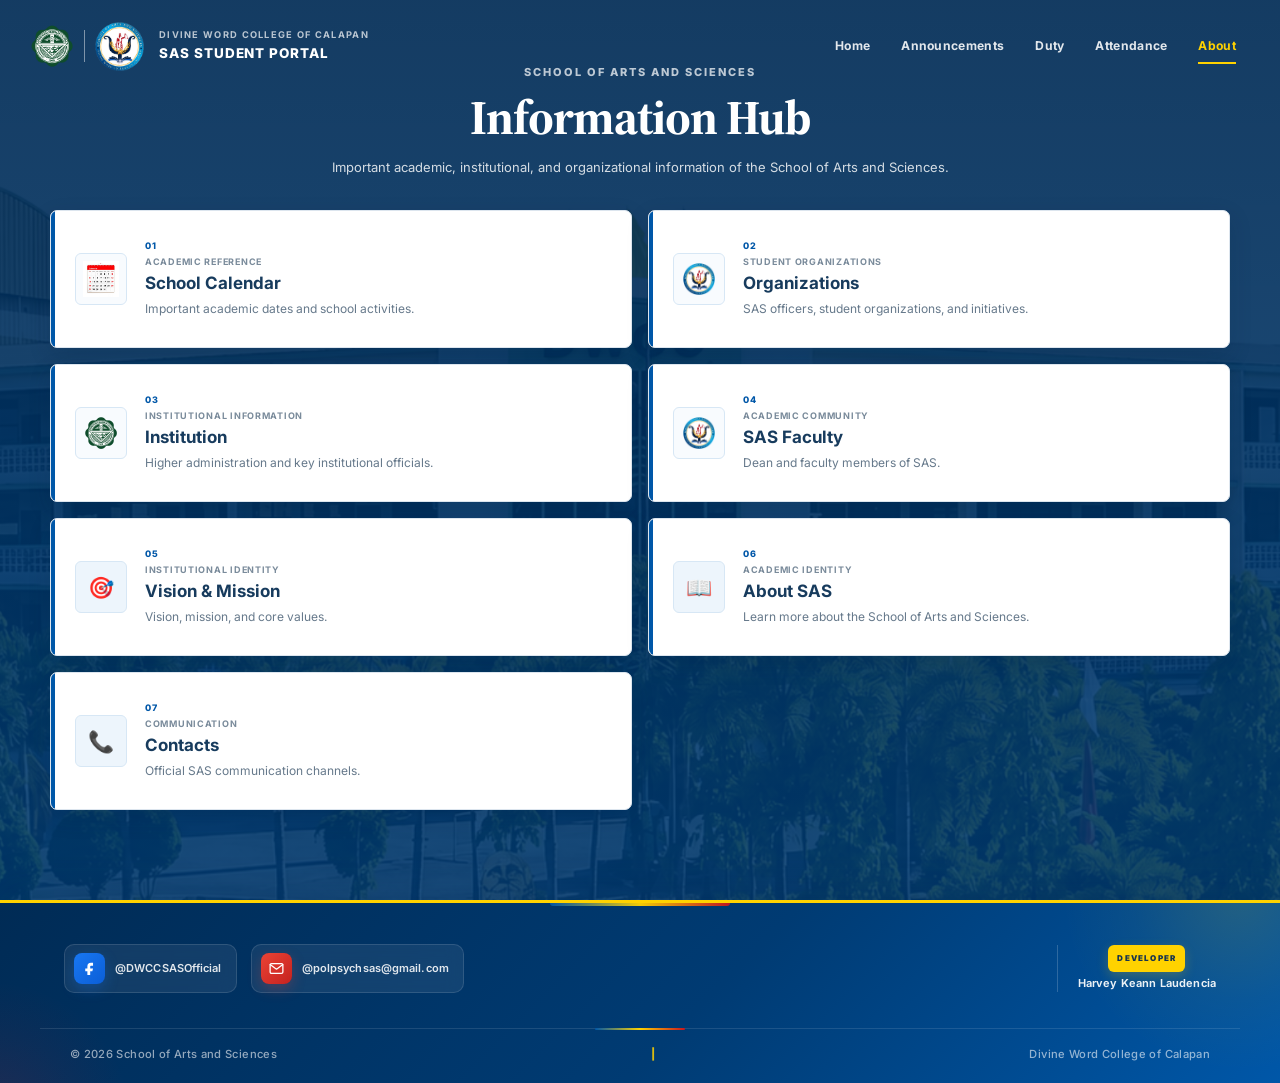
==== commit 9552f4f2: "Add files via upload" ====
--- a/about.html
+++ b/about.html
@@ -1915,6 +1915,93 @@
     overflow: hidden;
 }
 
+/* =========================================================
+   EVENTS WITHOUT SPECIFIED DATE
+========================================================= */
+
+.calendar-unspecified-events {
+    grid-column: 1 / -1;
+
+    padding: 8px 10px;
+
+    border-top: 1px solid #e5edf4;
+
+    background: #f8fbfe;
+}
+
+.calendar-unspecified-label {
+    margin-bottom: 5px;
+
+    font-size: 7px;
+    font-weight: 800;
+
+    letter-spacing: 0.6px;
+
+    color: #7b8b9b;
+}
+
+.calendar-unspecified-event {
+    padding: 5px 7px;
+
+    border-left: 3px solid #0057a8;
+    border-radius: 4px;
+
+    background: #eef5fb;
+
+    font-size: 8px;
+    font-weight: 700;
+
+    line-height: 1.35;
+
+    color: #003b73;
+}
+
+
+/* MINI / COLLAPSED MONTH */
+
+.calendar-month:not(.expanded)
+.calendar-unspecified-events {
+    padding: 5px 7px;
+}
+
+.calendar-month:not(.expanded)
+.calendar-unspecified-label {
+    display: none;
+}
+
+.calendar-month:not(.expanded)
+.calendar-unspecified-event {
+    height: 3px;
+
+    padding: 0;
+
+    border-left: none;
+    border-radius: 2px;
+
+    background: #8fb1cf;
+
+    font-size: 0;
+}
+
+
+/* EXPANDED MONTH */
+
+.calendar-month.expanded
+.calendar-unspecified-events {
+    padding: 10px 12px;
+}
+
+.calendar-month.expanded
+.calendar-unspecified-label {
+    font-size: 8px;
+}
+
+.calendar-month.expanded
+.calendar-unspecified-event {
+    padding: 7px 9px;
+
+    font-size: 9px;
+}
 
 /* =========================================================
    SUMMARY
@@ -5784,11 +5871,12 @@
     padding: 4px 5px;
     font-size: 7px;
 
-    white-space: nowrap;
+    white-space: normal;
     word-break: normal;
     overflow-wrap: normal;
+
     overflow: hidden;
-    text-overflow: clip;
+    box-sizing: border-box;
 }
 
     .calendar-summary {
@@ -5873,6 +5961,437 @@
     color: #6d7d8c;
 
     font-size: 12px;
+}
+
+/* =========================================================
+   FEATURED EVENTS — PROFESSIONAL LANDSCAPE DESIGN
+========================================================= */
+
+.featured-events-section {
+    margin-top: 32px;
+    padding: 0;
+
+    overflow: hidden;
+
+    border: 1px solid #d8e4ee;
+    border-radius: 14px;
+
+    background: #ffffff;
+
+    box-shadow:
+        0 8px 24px rgba(0, 59, 115, 0.06);
+}
+
+
+/* =========================================================
+   SECTION HEADING
+========================================================= */
+
+.featured-events-heading {
+    position: relative;
+
+    padding: 22px 24px;
+
+    border-bottom: 1px solid #dce7f0;
+
+    background:
+        linear-gradient(
+            135deg,
+            #f7fbff 0%,
+            #ffffff 100%
+        );
+}
+
+.featured-events-heading::before {
+    content: "";
+
+    position: absolute;
+
+    left: 0;
+    top: 0;
+    bottom: 0;
+
+    width: 5px;
+
+    background: #0057a8;
+}
+
+.featured-events-kicker {
+    display: block;
+
+    margin-bottom: 5px;
+
+    color: #0057a8;
+
+    font-size: 9px;
+    font-weight: 800;
+
+    letter-spacing: 1.4px;
+
+    text-transform: uppercase;
+}
+
+.featured-events-section
+.calendar-summary-title {
+    margin: 0;
+
+    color: #003b73;
+
+    font-size: 20px;
+    font-weight: 800;
+
+    line-height: 1.25;
+}
+
+.featured-events-section
+.calendar-summary-title::after {
+    display: none;
+}
+
+.featured-events-description {
+    max-width: 650px;
+
+    margin: 6px 0 0;
+
+    color: #68798a;
+
+    font-size: 11px;
+    line-height: 1.55;
+}
+
+
+/* =========================================================
+   MONTHS CONTAINER
+========================================================= */
+
+.featured-months {
+    display: flex;
+    flex-direction: column;
+
+    gap: 0;
+}
+
+
+/* =========================================================
+   MONTH SECTION
+========================================================= */
+
+.featured-month {
+    display: grid;
+
+    grid-template-columns:
+        190px minmax(0, 1fr);
+
+    min-width: 0;
+
+    border-bottom: 1px solid #e5edf4;
+
+    background: #ffffff;
+}
+
+.featured-month:last-child {
+    border-bottom: none;
+}
+
+
+/* =========================================================
+   MONTH HEADER
+========================================================= */
+
+.featured-month-header {
+    position: relative;
+
+    display: flex;
+    flex-direction: column;
+
+    justify-content: center;
+
+    min-width: 0;
+
+    padding: 20px 20px 20px 24px;
+
+    border-right: 1px solid #dce7f0;
+
+    background: #f7fafc;
+}
+
+.featured-month-accent {
+    position: absolute;
+
+    left: 0;
+    top: 0;
+    bottom: 0;
+
+    width: 4px;
+
+    background: #0057a8;
+}
+
+.featured-month-heading {
+    display: flex;
+
+    align-items: baseline;
+
+    gap: 7px;
+}
+
+.featured-month-name {
+    margin: 0;
+
+    color: #003b73;
+
+    font-size: 14px;
+    font-weight: 800;
+
+    letter-spacing: .7px;
+
+    line-height: 1.25;
+}
+
+.featured-month-year {
+    color: #8090a0;
+
+    font-size: 9px;
+    font-weight: 700;
+
+    letter-spacing: .7px;
+}
+
+.featured-month-count {
+    margin-top: 7px;
+
+    color: #718294;
+
+    font-size: 8px;
+    font-weight: 800;
+
+    letter-spacing: 1px;
+
+    text-transform: uppercase;
+}
+
+
+/* =========================================================
+   LANDSCAPE EVENT AREA
+========================================================= */
+
+.featured-month-events {
+    display: grid;
+
+    grid-template-columns:
+        repeat(2, minmax(0, 1fr));
+
+    align-content: center;
+
+    gap: 10px;
+
+    min-width: 0;
+
+    padding: 14px;
+}
+
+
+/* =========================================================
+   EVENT CARD
+========================================================= */
+
+.featured-event-card {
+    display: grid;
+
+    grid-template-columns:
+        76px minmax(0, 1fr);
+
+    align-items: stretch;
+
+    min-width: 0;
+    min-height: 54px;
+
+    overflow: hidden;
+
+    border: 1px solid #e0e8ef;
+    border-radius: 7px;
+
+    background: #ffffff;
+
+    transition:
+        border-color .2s ease,
+        box-shadow .2s ease,
+        transform .2s ease;
+}
+
+.featured-event-card:hover {
+    transform: translateY(-1px);
+
+    border-color: #b9cfe2;
+
+    box-shadow:
+        0 5px 14px rgba(0, 59, 115, 0.07);
+}
+
+
+/* =========================================================
+   EVENT DATE
+========================================================= */
+
+.featured-event-date {
+    display: flex;
+
+    align-items: center;
+    justify-content: center;
+
+    padding: 9px 7px;
+
+    border-right: 1px solid #d8e5ef;
+
+    background: #eef5fb;
+
+    color: #0057a8;
+
+    font-size: 9px;
+    font-weight: 800;
+
+    line-height: 1.3;
+
+    text-align: center;
+
+    white-space: normal;
+}
+
+
+/* =========================================================
+   EVENT TITLE
+========================================================= */
+
+.featured-event-title {
+    display: flex;
+
+    align-items: center;
+
+    min-width: 0;
+
+    padding: 10px 12px;
+
+    color: #40566b;
+
+    font-size: 10px;
+    font-weight: 650;
+
+    line-height: 1.45;
+
+    overflow-wrap: anywhere;
+}
+
+
+/* =========================================================
+   SUBTLE MONTH VARIATION
+========================================================= */
+
+.featured-month:nth-child(even)
+.featured-month-accent {
+    background: #d71920;
+}
+
+.featured-month:nth-child(3n)
+.featured-month-accent {
+    background: #d5ad00;
+}
+
+
+/* =========================================================
+   TABLET
+========================================================= */
+
+@media (max-width: 850px) {
+
+    .featured-month {
+        grid-template-columns:
+            150px minmax(0, 1fr);
+    }
+
+    .featured-month-header {
+        padding:
+            17px 15px 17px 19px;
+    }
+
+    .featured-month-events {
+        grid-template-columns: 1fr;
+    }
+
+}
+
+
+/* =========================================================
+   MOBILE
+========================================================= */
+
+@media (max-width: 600px) {
+
+    .featured-events-section {
+        margin-top: 24px;
+
+        border-radius: 11px;
+    }
+
+    .featured-events-heading {
+        padding: 18px;
+    }
+
+    .featured-events-section
+    .calendar-summary-title {
+        font-size: 18px;
+    }
+
+    .featured-month {
+        display: block;
+    }
+
+    .featured-month-header {
+        padding: 13px 15px 13px 18px;
+
+        border-right: none;
+        border-bottom: 1px solid #dce7f0;
+    }
+
+    .featured-month-header {
+        flex-direction: row;
+
+        align-items: center;
+        justify-content: space-between;
+
+        gap: 12px;
+    }
+
+    .featured-month-count {
+        margin-top: 0;
+
+        white-space: nowrap;
+    }
+
+    .featured-month-events {
+        grid-template-columns: 1fr;
+
+        padding: 10px;
+
+        gap: 7px;
+    }
+
+    .featured-event-card {
+        grid-template-columns:
+            70px minmax(0, 1fr);
+
+        min-height: 50px;
+    }
+
+    .featured-event-title {
+        padding: 9px 10px;
+
+        font-size: 9px;
+    }
+
+    .featured-event-date {
+        font-size: 8px;
+    }
+
 }
 
     </style>
@@ -6079,9 +6598,14 @@
                 data-modal="calendarModal"
             >
 
-                <div class="information-icon">
-                    📅
-                </div>
+                <div class="information-icon information-logo-icon">
+
+    <img
+        src="assets/calendar.png"
+        alt="School Calendar"
+    >
+
+</div>
 
                 <div class="information-content">
 
@@ -6114,9 +6638,14 @@
                 data-modal="organizationsModal"
             >
 
-                <div class="information-icon">
-                    🏢
-                </div>
+                <div class="information-icon information-logo-icon">
+
+    <img
+        src="assets/sas-logo.png"
+        alt="School of Arts and Sciences"
+    >
+
+</div>
 
                 <div class="information-content">
 
@@ -8077,19 +8606,31 @@
 
 
     groups.push(
-        renderGroup(
-            "Coordinators",
-            findRowsByPosition(
-                rows,
-                [
-                    "Academic Coordinator",
-                    "Sports Coordinator",
-                    "Cultural Coordinator",
-                    "CES Coordinator"
-                ]
-            )
+    renderGroup(
+        "Coordinators",
+        findRowsByPosition(
+            rows,
+            [
+                "Academic Coordinator",
+                "Sports Coordinator",
+                "Cultural Coordinator"
+            ]
         )
-    );
+    )
+);
+
+
+groups.push(
+    renderGroup(
+        "CES Focal Persons",
+        findRowsByPosition(
+            rows,
+            [
+                "CES Focal Person"
+            ]
+        )
+    )
+);
 
 
     const hierarchy =
@@ -8371,35 +8912,36 @@
 
 
     groups.push(
-        renderGroup(
-            "Core Officers",
-            findRowsByPosition(
-                rows,
-                [
-                    "Secretary",
-                    "Treasurer",
-                    "Auditor",
-                    "Business Manager",
-                    "Press Relation Officer",
-                    "Press Relations Officer"
-                ]
-            )
+    renderGroup(
+        "Core Officers",
+        findRowsByPosition(
+            rows,
+            [
+                "Secretary",
+                "Treasurer",
+                "Auditor",
+                "Business Manager"
+            ]
         )
-    );
-
-
-    groups.push(
-        renderGroup(
-            "Media & Creatives",
-            findRowsByPosition(
-                rows,
-                [
-                    "Media Writer",
-                    "Layout Artist"
-                ]
-            )
+    )
+);
+
+
+groups.push(
+    renderGroup(
+        "Media & Creatives",
+        findRowsByPosition(
+            rows,
+            [
+                "Press Relation Officer",
+                "Press Relations Officer",
+                "Media Writer",
+                "Layout Artist",
+                "Committee Head"
+            ]
         )
-    );
+    )
+);
 
 
     groups.push(
@@ -8415,20 +8957,6 @@
         )
     );
 
-
-    groups.push(
-        renderGroup(
-            "Committee",
-            findRowsByPosition(
-                rows,
-                [
-                    "Committee Head"
-                ]
-            )
-        )
-    );
-
-
     const hierarchy =
         groups
             .filter(Boolean)
@@ -9049,17 +9577,17 @@
 
                 <div class="faculty-presentation-icon-wrap">
 
-                    <div
-                        class="faculty-presentation-icon-ring"
-                    ></div>
-
-                    <div
-                        class="faculty-presentation-icon"
-                    >
-                        👩‍🏫
-                    </div>
-
-                </div>
+    <div
+        class="faculty-presentation-icon-ring"
+    ></div>
+
+    <img
+        src="assets/sas-logo.png"
+        alt="School of Arts and Sciences"
+        class="faculty-presentation-logo"
+    >
+
+</div>
 
 
                 <p class="faculty-presentation-kicker">
@@ -9458,528 +9986,543 @@
     const firstSemester = [
 
         {
-            name: "AUGUST",
-            year: 2026,
-
-            events: [
-                {
-                    start: 3,
-                    end: 3,
-                    title: "1st Day of Class"
-                },
-
-                {
-                    start: 15,
-                    end: 15,
-                    title: "SEMINAR: GENERAL PFA"
-                },
-
-                {
-                    start: 17,
-                    end: 17,
-                    title: "WEEKLY AFFIRMATION QUOTES START"
-                },
-
-                {
-                    start: 21,
-                    end: 21,
-                    title: "Ninoy Aquino Day — Office Organizing / Half Day"
-                },
-
-                {
-                    start: 22,
-                    end: 22,
-                    title: "GENERAL ORIENTATION"
-                },
-
-                {
-                    start: 24,
-                    end: 24,
-                    title: "Launching of We HEAR, WERE HERE."
-                },
-
-                {
-                    start: 27,
-                    end: 27,
-                    title: "Cor and Cor (Orientation)"
-                },
-
-                {
-                    start: 31,
-                    end: 31,
-                    title: "National Heroes Day"
+    name: "AUGUST",
+    year: 2026,
+
+    events: [
+        {
+            start: 3,
+            end: 3,
+            title: "1st Day of Class"
+        },
+
+        {
+            start: 17,
+            end: 17,
+            title: "WEEKLY AFFIRMATION QUOTES START"
+        },
+
+        {
+            start: 21,
+            end: 21,
+            title: "Ninoy Aquino Day (Office Organizing Half Day)"
+        },
+
+        {
+            start: 29,
+            end: 29,
+            title: "GENERAL ORIENTATION"
+        },
+
+        {
+            start: 31,
+            end: 31,
+            title: "National Heroes Day"
+        }
+    ]
+},
+
+
+        {
+    name: "SEPTEMBER",
+    year: 2026,
+
+    events: [
+        {
+            start: 2,
+            end: 2,
+            title: "PINNING CEREMONY"
+        },
+
+        {
+            start: 3,
+            end: 3,
+            title: "FEAC Recollection"
+        },
+
+        {
+            start: 7,
+            end: 8,
+            title: "Preliminary Exams"
+        },
+
+        {
+            start: 8,
+            end: 8,
+            title: "SVD Foundation Day"
+        },
+
+        {
+            start: 12,
+            end: 12,
+            title: "For Saturday Classes"
+        },
+
+        {
+            start: 13,
+            end: 13,
+            title: "OFFICERS LEADERSHIP TRAINING"
+        },
+
+        {
+            start: 17,
+            end: 18,
+            title: "FEAC Inter-colors"
+        },
+
+        {
+            start: 19,
+            end: 19,
+            title: "Seminar General PFA"
+        },
+
+        {
+            start: 22,
+            end: 22,
+            title: "SUICIDE PREVENTION SEMINAR"
+        },
+
+        {
+            start: 27,
+            end: 27,
+            title: "SAS TEAM BUILDING"
+        }
+    ]
+},
+
+
+        {
+    name: "OCTOBER",
+    year: 2026,
+
+    events: [
+        {
+            start: 1,
+            end: 1,
+            title: "PDAF LAUNCHING"
+        },
+
+        {
+            start: 8,
+            end: 9,
+            title: "Midterm Examination"
+        },
+
+        {
+            start: 10,
+            end: 10,
+            title: "POSTING: MENTAL HEALTH AWARENESS"
+        },
+
+        {
+            start: 10,
+            end: 10,
+            title: "MIDTERMS TOP NOTCH"
+        },
+
+        {
+            start: 10,
+            end: 10,
+            title: "For Saturday Class"
+        },
+
+        {
+            start: 12,
+            end: 12,
+            title: "SEMINAR: MENTAL HEALTH AWARENESS"
+        },
+
+        {
+            start: 12,
+            end: 12,
+            title: "MENTAL HEALTH HUB OPENING"
+        },
+
+        {
+            start: 13,
+            end: 13,
+            title: "PLANNING PSYCHOLOGY SUMMIT"
+        },
+
+        {
+            start: 15,
+            end: 15,
+            title: "PLANNING PSYCHOLOGY SUMMIT"
+        },
+
+        {
+            start: 28,
+            end: 30,
+            title: "Intramurals"
+        }
+    ]
+},
+
+
+        {
+    name: "NOVEMBER",
+    year: 2026,
+
+    events: [
+        {
+            start: 2,
+            end: 2,
+            title: "Special Holiday"
+        },
+
+        {
+            start: 12,
+            end: 13,
+            title: "Pre-Finals"
+        },
+
+        {
+            start: 14,
+            end: 14,
+            title: "For Saturday Classes"
+        },
+
+        {
+            start: 15,
+            end: 15,
+            title: "Or. Mdo. Founding Anniversary"
+        },
+
+        {
+            start: 17,
+            end: 17,
+            title: "RANDOM ACTS OF APPRECIATION"
+        },
+
+        {
+            start: 17,
+            end: 17,
+            title: "FLYERS FOR CAREER GUIDANCE"
+        },
+
+        {
+            start: 19,
+            end: 19,
+            title: "COGNITIVE REFRAMING WORKSHOP"
+        },
+
+        {
+            start: 21,
+            end: 21,
+            title: "FRAMES OF MIND LISTING"
+        },
+
+        {
+            start: 21,
+            end: 21,
+            title: "TEAM BUILDING: MEN'S MENTAL HEALTH AWARENESS"
+        },
+
+        {
+            start: 24,
+            end: 24,
+            title: "FOM ANNOUNCEMENT OF WINNERS"
+        },
+
+        {
+            start: 28,
+            end: 28,
+            title: "FOM SUBMISSION"
+        },
+
+        {
+            start: 30,
+            end: 30,
+            title: "Bonifacio Day"
+        }
+    ]
+},
+
+        {
+    name: "DECEMBER",
+    year: 2026,
+
+    events: [
+        {
+            start: 1,
+            end: 1,
+            title: "POSTING: WORLD'S AIDS DAY"
+        },
+
+        {
+            start: 1,
+            end: 1,
+            title: "POSTING: FINAL'S TOP NOTCH"
+        },
+
+        {
+            start: 3,
+            end: 4,
+            title: "Finals for Graduating"
+        },
+
+        {
+            start: 5,
+            end: 5,
+            title: "Advent Recollection"
+        },
+
+        {
+            start: 6,
+            end: 6,
+            title: "CES – Anima et Civitas (Soul and Community)"
+        },
+
+        {
+            start: 8,
+            end: 8,
+            title: "CES – Anima et Civitas (Soul and Community)"
+        },
+
+        {
+            start: 8,
+            end: 8,
+            title: "Immaculate Conception"
+        },
+
+        {
+            start: 14,
+            end: 15,
+            title: "Final Exams"
                 }
             ]
+        }
+
+    ];
+
+
+    const secondSemester = [
+
+        {
+    name: "JANUARY",
+    year: 2027,
+
+    events: [
+        {
+            start: 11,
+            end: 11,
+            title: "1st Day of Classes"
         },
 
-
         {
-            name: "SEPTEMBER",
-            year: 2026,
-
-            events: [
-                {
-                    start: 2,
-                    end: 2,
-                    title: "PINNING CEREMONY"
-                },
-
-                {
-                    start: 3,
-                    end: 5,
-                    title: "FEAC Recollection"
-                },
-
-                {
-                    start: 7,
-                    end: 8,
-                    title: "Preliminary Examinations"
-                },
-
-                {
-                    start: 8,
-                    end: 8,
-                    title: "SVD Foundation Day"
-                },
-
-                {
-                    start: 12,
-                    end: 12,
-                    title: "Preliminary Examination for Saturday Class"
-                },
-
-                {
-                    start: 13,
-                    end: 13,
-                    title: "OFFICERS LEADERSHIP TRAINING"
-                },
-
-                {
-                    start: 15,
-                    end: 15,
-                    title: "Cognitive Reframing Workshop"
-                },
-
-                {
-                    start: 17,
-                    end: 18,
-                    title: "FEAC Inter-colors"
-                },
-
-                {
-                    start: 19,
-                    end: 19,
-                    title: "General Psychological First-Aid"
-                },
-
-                {
-                    start: 25,
-                    end: 25,
-                    title: "OPENING: MENTAL HEALTH HUB"
-                },
-
-                {
-                    start: 26,
-                    end: 26,
-                    title: "SEMINAR: SUICIDE PREVENTION MONTH"
-                }
-            ]
+            start: 15,
+            end: 15,
+            title: "St. Arnold Janssen Day"
         },
 
-
         {
-            name: "OCTOBER",
-            year: 2026,
-
-            events: [
-                {
-                    start: 8,
-                    end: 9,
-                    title: "Midterm Examinations"
-                },
-
-                {
-                    start: 10,
-                    end: 10,
-                    title: "POSTING: MENTAL HEALTH AWARENESS"
-                },
-
-                {
-                    start: 10,
-                    end: 10,
-                    title: "MIDTERMS TOPNOTCHER"
-                },
-
-                {
-                    start: 10,
-                    end: 10,
-                    title: "Midterm Examination for Saturday Class"
-                },
-
-                {
-                    start: 12,
-                    end: 12,
-                    title: "SEMINAR: MENTAL HEALTH AWARENESS"
-                },
-
-                {
-                    start: 14,
-                    end: 16,
-                    title: "Intramurals"
-                },
-
-                {
-                    start: 19,
-                    end: 19,
-                    title: "Frames of Mind — collection of participants."
-                },
-
-                {
-                    start: 24,
-                    end: 24,
-                    title: "SAS TEAM BUILDING"
-                },
-
-                {
-                    start: 25,
-                    end: 25,
-                    title: "Submission — Frames of Mind, Judging"
-                },
-
-                {
-                    start: 27,
-                    end: 27,
-                    title: "Announcement of Winners and Awarding"
-                }
-            ]
+            start: 17,
+            end: 17,
+            title: "General Re-Orientation and Awarding"
         },
 
-
         {
-            name: "NOVEMBER",
-            year: 2026,
-
-            events: [
-                {
-                    start: 2,
-                    end: 2,
-                    title: "Special Holiday"
-                },
-
-                {
-                    start: 12,
-                    end: 13,
-                    title: "Pre-Finals Examinations"
-                },
-
-                {
-                    start: 14,
-                    end: 14,
-                    title: "Pre-Finals Examinations for Saturday Class"
-                },
-
-                {
-                    start: 15,
-                    end: 15,
-                    title: "Oriental Mindoro Founding Anniversary"
-                },
-
-                {
-                    start: 19,
-                    end: 19,
-                    title: "TEAM BUILDING: MEN'S MENTAL HEALTH AWARENESS"
-                },
-
-                {
-                    start: 30,
-                    end: 30,
-                    title: "Bonifacio Day"
-                }
-            ]
+            start: 29,
+            end: 29,
+            title: "St. Joseph Freinademetz Day"
         },
 
-
         {
-            name: "DECEMBER",
-            year: 2026,
-
-            events: [
-                {
-                    start: 1,
-                    end: 1,
-                    title: "POSTING: WORLD'S AIDS DAY"
-                },
-
-                {
-                    start: 1,
-                    end: 1,
-                    title: "POSTING: FINAL'S TOPNOTCHERS"
-                },
-
-                {
-                    start: 3,
-                    end: 4,
-                    title: "Finals for Graduating Students"
-                },
-
-                {
-                    start: 6,
-                    end: 6,
-                    title: "CES-Anima et Cevitas (Soul and Community)"
-                },
-
-                {
-                    start: 8,
-                    end: 8,
-                    title: "Immaculate Conception Day"
-                },
-
-                {
-                    start: 14,
-                    end: 15,
-                    title: "Finals Examinations"
-                }
-            ]
-        }
-
-    ];
-
-
-    const secondSemester = [
+            start: 30,
+            end: 30,
+            title: "TEAM BUILDING: WOMEN'S MENTAL HEALTH AWARENESS"
+        }
+    ]
+},
+
 
         {
-            name: "JANUARY",
-            year: 2027,
-
-            events: [
-                {
-                    start: 11,
-                    end: 11,
-                    title: "1st Day of Classes"
-                },
-
-                {
-                    start: 15,
-                    end: 15,
-                    title: "St. Arnold Janseen Day"
-                },
-
-                {
-                    start: 16,
-                    end: 16,
-                    title: "General Re-Orientation and Awarding"
-                },
-
-                {
-                    start: 28,
-                    end: 28,
-                    title: "Career Talks"
-                },
-
-                {
-                    start: 29,
-                    end: 29,
-                    title: "St. Joseph Freinademetz Day"
-                },
-
-                {
-                    start: 30,
-                    end: 30,
-                    title: "TEAM BUILDING: WOMEN'S MENTAL HEALTH AWARENESS"
-                }
-            ]
+    name: "FEBRUARY",
+    year: 2027,
+
+    events: [
+        {
+            start: 8,
+            end: 9,
+            title: "Preliminary Examination"
         },
 
-
         {
-            name: "FEBRUARY",
-            year: 2027,
-
-            events: [
-                {
-                    start: 8,
-                    end: 9,
-                    title: "Preliminary Examination"
-                },
-
-                {
-                    start: 15,
-                    end: 15,
-                    title: "RANDOM ACT OF KINDNESS"
-                },
-
-                {
-                    start: 18,
-                    end: 18,
-                    title: "Imago Dei Human and Spiritual Recollection"
-                },
-
-                {
-                    start: 20,
-                    end: 20,
-                    title: "CES"
-                },
-
-                {
-                    start: 25,
-                    end: 25,
-                    title: "EDSA People Power Anniversary"
-                }
-            ]
+            start: 15,
+            end: 15,
+            title: "RANDOM ACTS OF KINDNESS"
         },
 
-
         {
-            name: "MARCH",
-            year: 2027,
-
-            events: [
-                {
-                    start: 1,
-                    end: 1,
-                    title: "POSTING: SELF-HARM AWARENESS"
-                },
-
-                {
-                    start: 2,
-                    end: 2,
-                    title: "Public Speaking & Presentation Skills Enhancement"
-                },
-
-                {
-                    start: 8,
-                    end: 8,
-                    title: "POSTING: INTERNATIONAL WOMENS DAY"
-                },
-
-                {
-                    start: 8,
-                    end: 9,
-                    title: "Feac Days"
-                },
-
-                {
-                    start: 10,
-                    end: 10,
-                    title: "Eid'l Fitr (tentative)"
-                },
-
-                {
-                    start: 15,
-                    end: 16,
-                    title: "Midterm Examinations"
-                },
-
-                {
-                    start: 19,
-                    end: 19,
-                    title: "PSYCHOLOGY SUMMIT (MINSU AND DWCC)"
-                },
-
-                {
-                    start: 20,
-                    end: 20,
-                    title: "WEBINAR: SEXUAL HARASSMENT AWARENESS"
-                },
-
-                {
-                    start: 20,
-                    end: 20,
-                    title: "POSTING: MIDTERMS TOPNOTCHERS"
-                },
-
-                {
-                    start: 21,
-                    end: 21,
-                    title: "Calapan City Founding Anniversary"
-                },
-
-                {
-                    start: 24,
-                    end: 27,
-                    title: "Holy Week"
-                }
-            ]
+            start: 18,
+            end: 18,
+            title: "Imago Dei Human and Spiritual Recollection"
         },
 
-
         {
-            name: "APRIL",
-            year: 2027,
-
-            events: [
-                {
-                    start: 2,
-                    end: 2,
-                    title: "POSTING: WORLD'S AUTISM AWARENESS DAY"
-                },
-
-                {
-                    start: 3,
-                    end: 3,
-                    title: "CES LET'S PSYCH IT OUT/POLITIX NOW"
-                },
-
-                {
-                    start: 9,
-                    end: 9,
-                    title: "Day of Valor"
-                },
-
-                {
-                    start: 12,
-                    end: 13,
-                    title: "College Days"
-                },
-
-                {
-                    start: 22,
-                    end: 22,
-                    title: "RANDOM ACT OF KINDNESS (FACULTY)"
-                },
-
-                {
-                    start: 22,
-                    end: 23,
-                    title: "Pre-Finals Examination"
-                }
-            ]
+            start: 20,
+            end: 20,
+            title: "CES"
         },
 
-
         {
-            name: "MAY",
-            year: 2027,
-
-            events: [
-                {
-                    start: 1,
-                    end: 1,
-                    title: "Labor Day"
-                },
-
-                {
-                    start: 14,
-                    end: 14,
-                    title: "SAS NIGHT"
-                },
-
-                {
-                    start: 17,
-                    end: 17,
-                    title: "Eidul Adha (Tentative)"
-                },
-
-                {
-                    start: 24,
-                    end: 25,
-                    title: "Finals Examination"
-                },
-
-                {
-                    start: 24,
-                    end: 25,
-                    title: "POSTING: FINAL'S TOPNOTCHERS"
+            start: 25,
+            end: 25,
+            title: "EDSA People Power Anniversary"
+        }
+    ]
+},
+
+
+        {
+    name: "MARCH",
+    year: 2027,
+
+    events: [
+        {
+            start: 1,
+            end: 1,
+            title: "POSTING: SELF-HARM AWARENESS"
+        },
+
+        {
+            start: 2,
+            end: 2,
+            title: "Public Speaking & Presentation Skills Enhancement"
+        },
+
+        {
+            start: 8,
+            end: 8,
+            title: "INTERNATIONAL WOMEN'S DAY"
+        },
+
+        {
+            start: 8,
+            end: 9,
+            title: "FEAC DAYS"
+        },
+
+        {
+            start: 9,
+            end: 9,
+            title: "Webinar: Sexual Harassment Awareness"
+        },
+
+        {
+            start: 9,
+            end: 9,
+            title: "POSTING: MIDTERMS TOP NOTCH"
+        },
+
+        {
+            start: 10,
+            end: 10,
+            title: "EID'L FITR"
+        },
+
+        {
+            start: 15,
+            end: 16,
+            title: "MIDTERMS EXAMS"
+        },
+
+        {
+            start: 21,
+            end: 21,
+            title: "CALAPAN CITY FOUNDING ANNIVERSARY"
+        },
+
+        {
+            start: 24,
+            end: 27,
+            title: "HOLY WEEK"
+        },
+
+        {
+            start: 31,
+            end: 31,
+            title: "PSYCHOLOGY SUMMIT"
+        }
+    ]
+},
+
+
+        {
+    name: "APRIL",
+    year: 2027,
+
+    events: [
+        {
+            start: 2,
+            end: 2,
+            title: "POSTING: WORLD'S AUTISM AWARENESS DAY"
+        },
+
+        {
+            start: 3,
+            end: 3,
+            title: "CES LET'S PSYCH IT OUT/POLITIX NOW"
+        },
+
+        {
+            start: 9,
+            end: 9,
+            title: "Day of Valor"
+        },
+
+        {
+            start: 12,
+            end: 13,
+            title: "College Days"
+        },
+
+        {
+            start: 22,
+            end: 23,
+            title: "Pre-Finals"
+        }
+    ],
+
+    unspecifiedEvents: [
+        "PAPJA – 3RD YEAR"
+    ]
+},
+
+
+        {
+    name: "MAY",
+    year: 2027,
+
+    events: [
+        {
+            start: 1,
+            end: 1,
+            title: "Labor Day"
+        },
+
+        {
+            start: 14,
+            end: 15,
+            title: "SAS CAMP"
+        },
+
+        {
+            start: 17,
+            end: 17,
+            title: "Eidul Adha (Tentative)"
+        },
+
+        {
+            start: 24,
+            end: 25,
+            title: "Finals"
+        },
+
+        {
+            start: 24,
+            end: 25,
+            title: "POSTING: FINAL'S TOP NOTCH"
                 }
             ]
         }
@@ -9993,41 +10536,54 @@
 
     const importantEvents = [
 
-        ["AUG 15", "SEMINAR: GENERAL PFA"],
-        ["AUG 22", "GENERAL ORIENTATION"],
+        ["AUG 17", "WEEKLY AFFIRMATION QUOTES START"],
+        ["AUG 29", "GENERAL ORIENTATION"],
 
         ["SEP 2", "PINNING CEREMONY"],
         ["SEP 13", "OFFICERS LEADERSHIP TRAINING"],
-        ["SEP 19", "General Psychological First-Aid"],
-        ["SEP 25", "OPENING: MENTAL HEALTH HUB"],
-        ["SEP 26", "SEMINAR: SUICIDE PREVENTION MONTH"],
-
+        ["SEP 19", "SEMINAR: GENERAL PFA"],
+        ["SEP 22", "SUICIDE PREVENTION SEMINAR"],
+        ["SEP 27", "SAS TEAM BUILDING"],
+
+        ["OCT 1", "PDAF LAUNCHING"],
         ["OCT 10", "POSTING: MENTAL HEALTH AWARENESS"],
+        ["OCT 10", "MIDTERMS TOP NOTCH"],
         ["OCT 12", "SEMINAR: MENTAL HEALTH AWARENESS"],
-        ["OCT 24", "SAS TEAM BUILDING"],
-        ["OCT 25", "Submission — Frames of Mind, Judging"],
-        ["OCT 27", "Announcement of Winners and Awarding"],
-
-        ["NOV 19", "TEAM BUILDING: MEN'S MENTAL HEALTH AWARENESS"],
+        ["OCT 12", "MENTAL HEALTH HUB OPENING"],
+        ["OCT 13 & 15", "PLANNING PSYCHOLOGY SUMMIT"],
+
+        ["NOV 17", "RANDOM ACTS OF APPRECIATION"],
+        ["NOV 17", "FLYERS FOR CAREER GUIDANCE"],
+        ["NOV 19", "COGNITIVE REFRAMING WORKSHOP"],
+        ["NOV 21", "FRAMES OF MIND LISTING"],
+        ["NOV 21", "TEAM BUILDING: MEN'S MENTAL HEALTH AWARENESS"],
+        ["NOV 24", "FORM ANNOUNCEMENT OF WINNERS"],
+        ["NOV 28", "FORM SUBMISSION"],
 
         ["DEC 1", "POSTING: WORLD'S AIDS DAY"],
-        ["DEC 6", "CES-Anima et Cevitas (Soul and Community)"],
-
-        ["JAN 16", "General Re-Orientation and Awarding"],
+        ["DEC 1", "POSTING: FINAL'S TOP NOTCH"],
+        ["DEC 6 OR 8", "CES – Anima et Civitas (Soul and Community)"],
+
+        ["JAN 17", "GENERAL RE-ORIENTATION AND AWARDING"],
         ["JAN 30", "TEAM BUILDING: WOMEN'S MENTAL HEALTH AWARENESS"],
 
-        ["FEB 15", "RANDOM ACT OF KINDNESS"],
-        ["FEB 18", "Imago Dei Human and Spiritual Recollection"],
-
-        ["MAR 19", "PSYCHOLOGY SUMMIT (MINSU AND DWCC)"],
-        ["MAR 20", "WEBINAR: SEXUAL HARASSMENT AWARENESS"],
-        ["MAR 20", "POSTING: MIDTERMS TOPNOTCHERS"],
-
+        ["FEB 15", "RANDOM ACTS OF KINDNESS"],
+        ["FEB 18", "IMAGO DEI HUMAN AND SPIRITUAL RECOLLECTION"],
+        ["FEB 20", "CES"],
+
+        ["MAR 1", "POSTING: SELF-HARM AWARENESS"],
+        ["MAR 2", "PUBLIC SPEAKING & PRESENTATION SKILLS ENHANCEMENT"],
+        ["MAR 8", "INTERNATIONAL WOMEN'S DAY"],
+        ["MAR 9", "WEBINAR: SEXUAL HARASSMENT AWARENESS"],
+        ["MAR 9", "POSTING: MIDTERMS TOP NOTCH"],
+        ["MAR 31", "PSYCHOLOGY SUMMIT"],
+
+        ["APR 2", "POSTING: WORLD'S AUTISM AWARENESS DAY"],
         ["APR 3", "CES LET'S PSYCH IT OUT/POLITIX NOW"],
-
-        ["MAY 14", "SAS NIGHT"],
-        ["MAY 24–25", "Finals Examination"],
-        ["MAY 24–25", "POSTING: FINAL'S TOPNOTCHERS"]
+        ["APR", "PAPJA – 3RD YEAR (NO SPECIFIED DATE)"],
+
+        ["MAY 14–15", "SAS CAMP"],
+        ["MAY 24–25", "POSTING: FINAL'S TOP NOTCH"]
 
     ];
 
@@ -10249,8 +10805,60 @@
                         title="${escapeCalendarHTML(event.title)}"
                     >
                         ${escapeCalendarHTML(event.title)}
+                    </div>              
+                `;
+
+            });
+
+
+            html += `
+
+                </div>
+
+            `;
+
+        }
+
+
+                /* Close calendar grid */
+        html += `
+
+                </div>
+
+        `;
+
+
+        /* =================================================
+           EVENTS WITHOUT SPECIFIED DATE
+        ================================================= */
+
+        if (
+            Array.isArray(month.unspecifiedEvents) &&
+            month.unspecifiedEvents.length > 0
+        ) {
+
+            html += `
+
+                <div class="calendar-unspecified-events">
+
+                    <div class="calendar-unspecified-label">
+                        NO SPECIFIED DATE
                     </div>
 
+            `;
+
+
+            month.unspecifiedEvents.forEach(function(eventTitle) {
+
+                html += `
+
+                    <div
+                        class="calendar-unspecified-event"
+                        title="${escapeCalendarHTML(eventTitle)}"
+                    >
+                        ${escapeCalendarHTML(eventTitle)}
+                    </div>
+
                 `;
 
             });
@@ -10265,9 +10873,8 @@
         }
 
 
+        /* Close month article */
         html += `
-
-                </div>
 
             </article>
 
@@ -10352,49 +10959,181 @@
 
     function createFeaturedEvents() {
 
-        return `
-
-            <div class="calendar-summary">
-
-                <h3 class="calendar-summary-title">
-                    Featured Events
-                </h3>
-
-                ${
-                    importantEvents
-                        .map(function(item) {
-
-                            return `
-
-                                <div
-                                    class="calendar-summary-item"
-                                >
-
-                                    <div
-                                        class="calendar-summary-date"
-                                    >
-                                        ${escapeCalendarHTML(item[0])}
-                                    </div>
-
-                                    <div
-                                        class="calendar-summary-event"
-                                    >
-                                        ${escapeCalendarHTML(item[1])}
-                                    </div>
-
-                                </div>
-
-                            `;
-
-                        })
-                        .join("")
+    const monthGroups = [
+        {
+            key: "AUG",
+            name: "AUGUST",
+            year: "2026"
+        },
+        {
+            key: "SEP",
+            name: "SEPTEMBER",
+            year: "2026"
+        },
+        {
+            key: "OCT",
+            name: "OCTOBER",
+            year: "2026"
+        },
+        {
+            key: "NOV",
+            name: "NOVEMBER",
+            year: "2026"
+        },
+        {
+            key: "DEC",
+            name: "DECEMBER",
+            year: "2026"
+        },
+        {
+            key: "JAN",
+            name: "JANUARY",
+            year: "2027"
+        },
+        {
+            key: "FEB",
+            name: "FEBRUARY",
+            year: "2027"
+        },
+        {
+            key: "MAR",
+            name: "MARCH",
+            year: "2027"
+        },
+        {
+            key: "APR",
+            name: "APRIL",
+            year: "2027"
+        },
+        {
+            key: "MAY",
+            name: "MAY",
+            year: "2027"
+        }
+    ];
+
+
+    const monthsHTML = monthGroups
+        .map(function(month) {
+
+            const events = importantEvents.filter(
+                function(item) {
+
+                    return item[0].startsWith(
+                        month.key
+                    );
+
                 }
+            );
+
+
+            if (events.length === 0) {
+                return "";
+            }
+
+
+            const eventsHTML = events
+                .map(function(item) {
+
+                    return `
+
+                        <div class="featured-event-card">
+
+                            <div class="featured-event-date">
+                                ${escapeCalendarHTML(item[0])}
+                            </div>
+
+                            <div class="featured-event-title">
+                                ${escapeCalendarHTML(item[1])}
+                            </div>
+
+                        </div>
+
+                    `;
+
+                })
+                .join("");
+
+
+            return `
+
+                <section class="featured-month">
+
+                    <div class="featured-month-header">
+
+                        <div class="featured-month-accent"></div>
+
+                        <div class="featured-month-heading">
+
+                            <h4 class="featured-month-name">
+                                ${month.name}
+                            </h4>
+
+                            <span class="featured-month-year">
+                                ${month.year}
+                            </span>
+
+                        </div>
+
+                        <div class="featured-month-count">
+                            ${events.length}
+                            ${events.length === 1 ? "EVENT" : "EVENTS"}
+                        </div>
+
+                    </div>
+
+
+                    <div class="featured-month-events">
+
+                        ${eventsHTML}
+
+                    </div>
+
+                </section>
+
+            `;
+
+        })
+        .join("");
+
+
+    return `
+
+        <section class="calendar-summary featured-events-section">
+
+            <div class="featured-events-heading">
+
+                <div>
+
+                    <span class="featured-events-kicker">
+                        ACADEMIC YEAR 2026–2027
+                    </span>
+
+                    <h3 class="calendar-summary-title">
+                        Featured Events
+                    </h3>
+
+                    <p class="featured-events-description">
+                        Selected organizational and student development
+                        activities throughout the academic year.
+                    </p>
+
+                </div>
 
             </div>
 
-        `;
-
-    }
+
+            <div class="featured-months">
+
+                ${monthsHTML}
+
+            </div>
+
+        </section>
+
+    `;
+
+}
 
 
     /* =====================================================
@@ -10717,7 +11456,10 @@
 
         while (
             fontSize > 5 &&
-            event.scrollWidth > event.clientWidth
+            (
+                event.scrollWidth > event.clientWidth ||
+                event.scrollHeight > event.clientHeight
+            )
         ) {
 
             fontSize -= 0.5;
